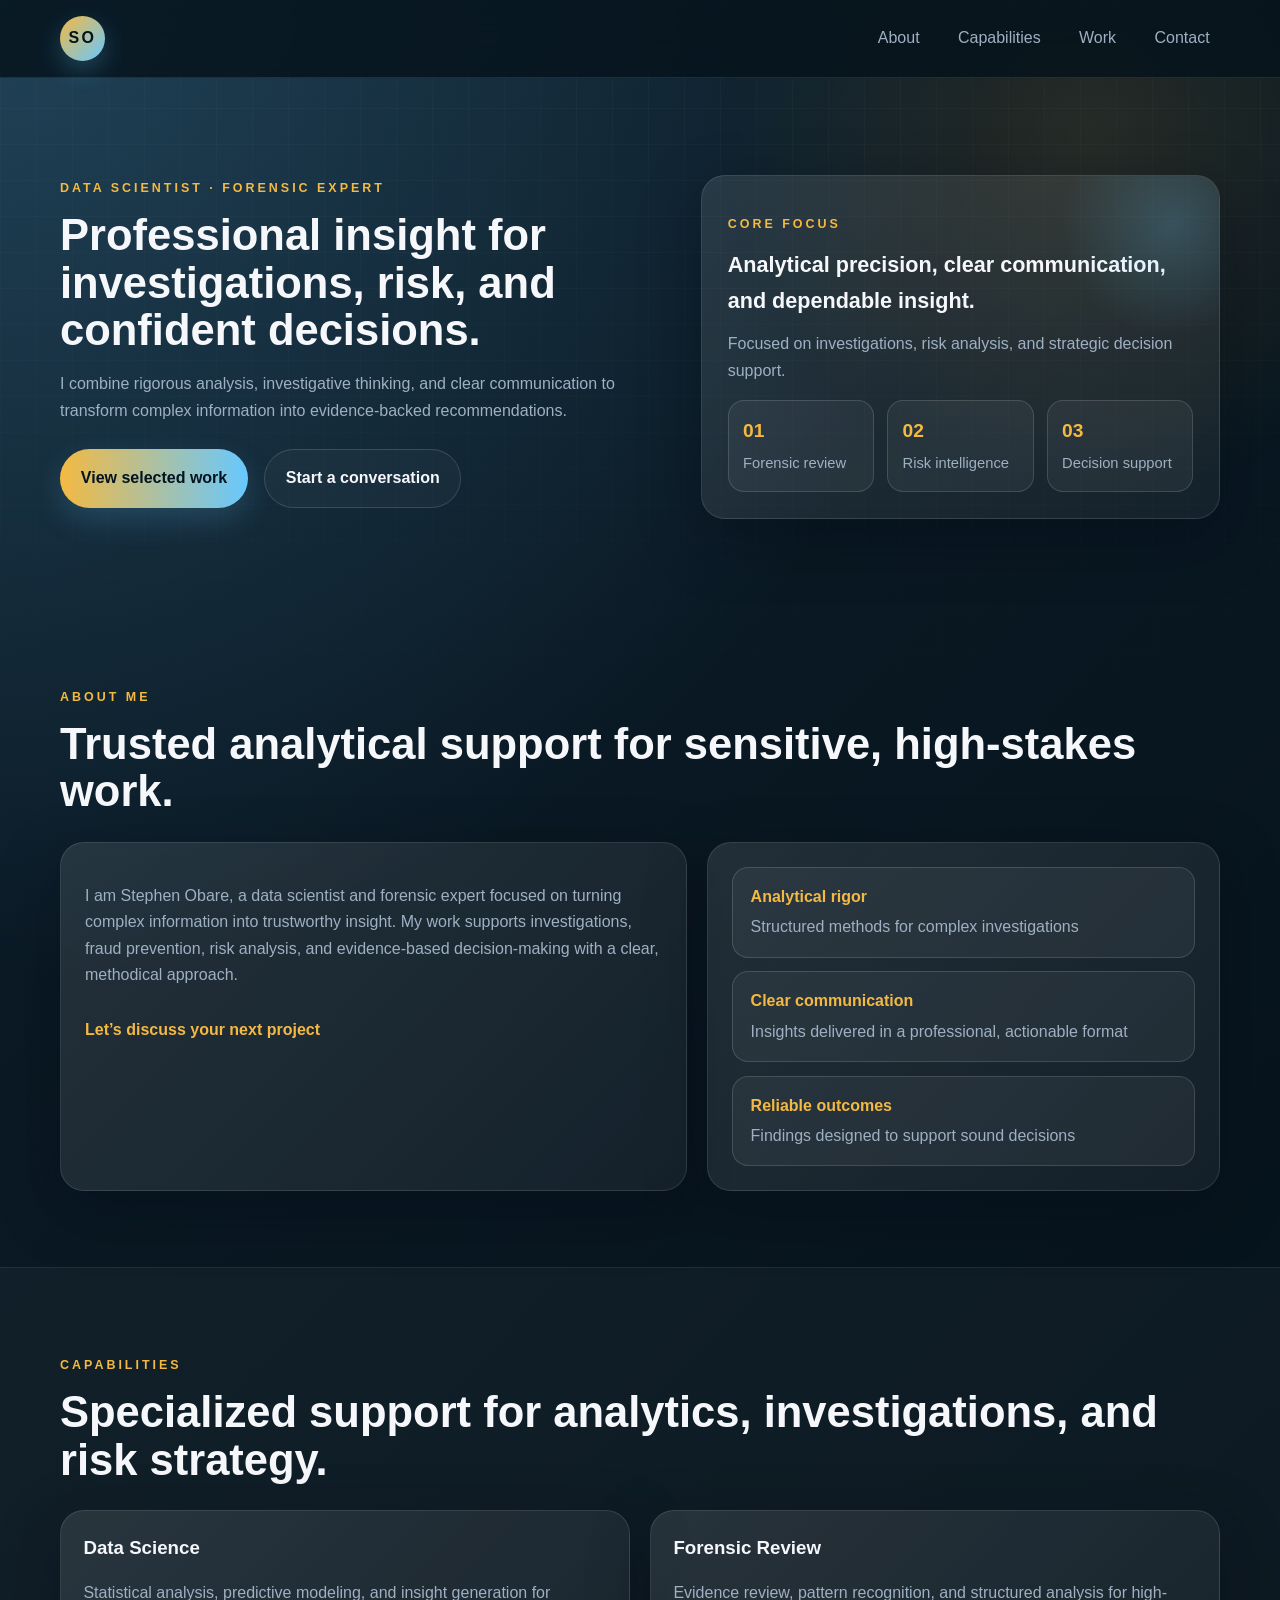
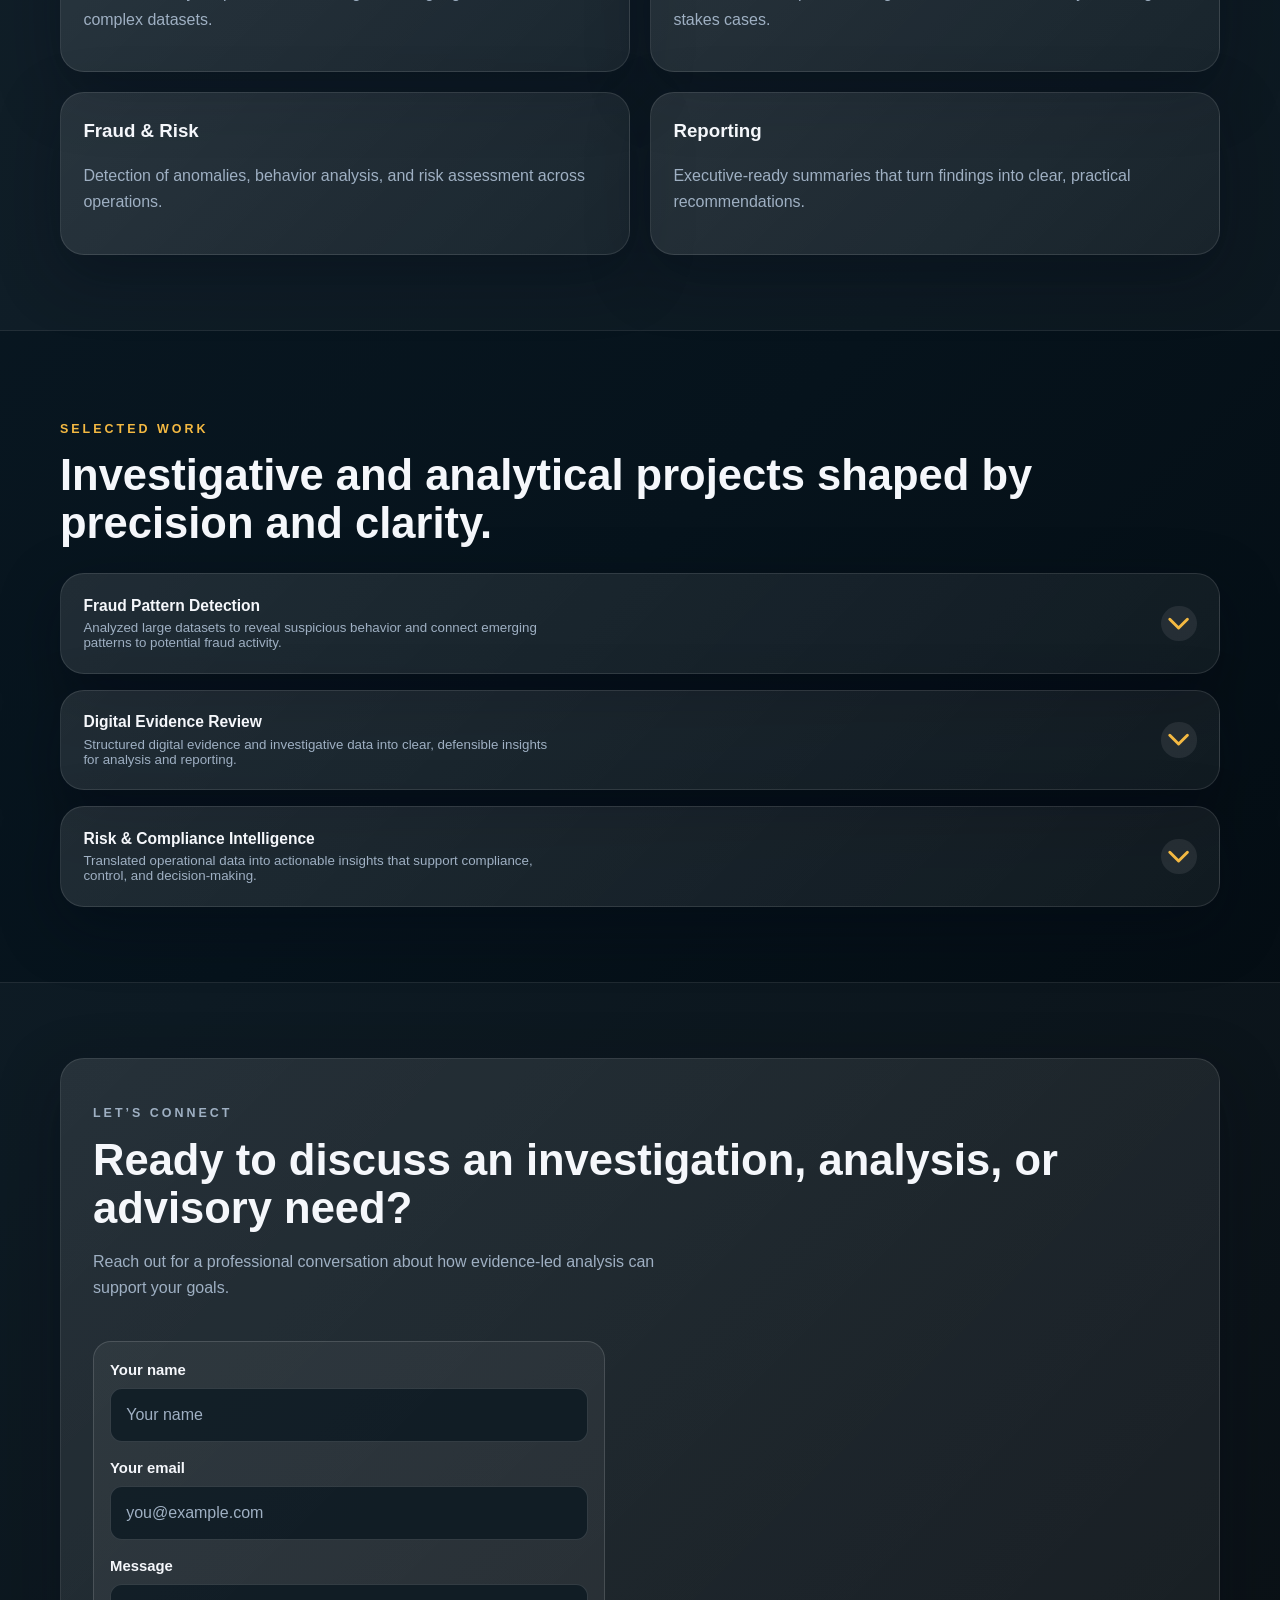
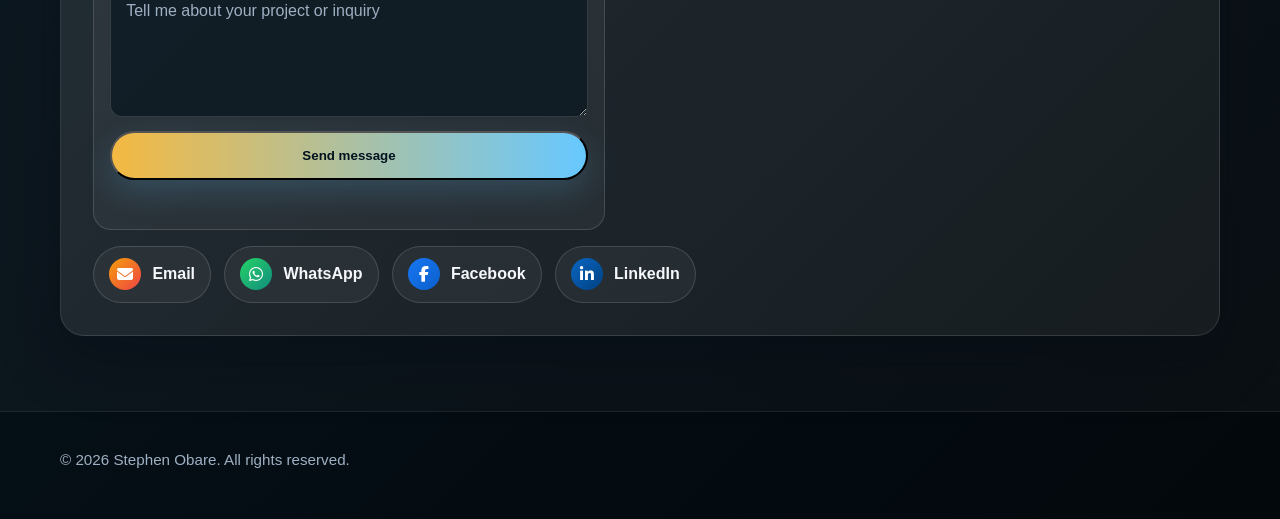
==== index.html @ ba6ff2ab "Refactor WhatsApp link in index.html Removed unnecessary whitespace and simplified the WhatsApp link" ====
<!DOCTYPE html>
<html lang="en">
  <head>
    <meta charset="UTF-8" />
    <meta name="viewport" content="width=device-width, initial-scale=1.0" />
    <meta http-equiv="Content-Security-Policy" content="default-src 'self'; style-src 'self' https://fonts.googleapis.com https://cdnjs.cloudflare.com 'unsafe-inline'; font-src 'self' https://fonts.gstatic.com https://cdnjs.cloudflare.com; img-src 'self' data: https:; script-src 'self'; object-src 'none'; base-uri 'self'; frame-ancestors 'none'" />
    <meta http-equiv="X-Content-Type-Options" content="nosniff" />
    <meta http-equiv="Referrer-Policy" content="strict-origin-when-cross-origin" />
    <meta name="permissions-policy" content="geolocation=(), microphone=(), camera=()" />
    <title>Stephen Obare | Strategic Data & Forensic Insight</title>
    <meta
      name="description"
      content="Portfolio for Stephen Obare, showcasing data science, forensic analysis, investigative insights, and analytical strategy."
    />
    <link rel="preconnect" href="https://fonts.googleapis.com" />
    <link rel="preconnect" href="https://fonts.gstatic.com" crossorigin />
    <link
      href="https://fonts.googleapis.com/css2?family=Inter:wght@400;500;600;700;800&display=swap"
      rel="stylesheet"
    />
    <link
      rel="stylesheet"
      href="https://cdnjs.cloudflare.com/ajax/libs/font-awesome/6.5.2/css/all.min.css"
      referrerpolicy="no-referrer"
    />
    <link rel="stylesheet" href="styles.css" />
  </head>
  <body>
    <div class="page-glow" aria-hidden="true"></div>

    <header class="site-header">
      <nav class="nav container">
        <a href="#home" class="logo" aria-label="Stephen Obare home">SO</a>
        <button class="nav-toggle" aria-label="Toggle navigation" aria-expanded="false">
          <span></span>
          <span></span>
          <span></span>
        </button>
        <div class="nav-links">
          <a href="#about">About</a>
          <a href="#capabilities">Capabilities</a>
          <a href="#work">Work</a>
          <a href="#contact">Contact</a>
        </div>
      </nav>
    </header>

    <main id="home">
      <section class="hero container">
        <div class="hero-content">
          <p class="eyebrow">Data Scientist · Forensic Expert</p>
          <h1>Professional insight for investigations, risk, and confident decisions.</h1>
          <p class="hero-text">
            I combine rigorous analysis, investigative thinking, and clear communication to
            transform complex information into evidence-backed recommendations.
          </p>
          <div class="hero-actions">
            <a href="#work" class="btn btn-primary">View selected work</a>
            <a href="#contact" class="btn btn-secondary">Start a conversation</a>
          </div>
        </div>

        <aside class="hero-panel">
          <div class="hero-panel__top">
            <p class="eyebrow">Core focus</p>
            <h2>Analytical precision, clear communication, and dependable insight.</h2>
          </div>
          <p class="hero-panel__text">
            Focused on investigations, risk analysis, and strategic decision support.
          </p>
          <div class="hero-stats">
            <div>
              <strong>01</strong>
              <span>Forensic review</span>
            </div>
            <div>
              <strong>02</strong>
              <span>Risk intelligence</span>
            </div>
            <div>
              <strong>03</strong>
              <span>Decision support</span>
            </div>
          </div>
        </aside>
      </section>

      <section id="about" class="section container">
        <div class="section-heading">
          <p class="eyebrow">About me</p>
          <h2>Trusted analytical support for sensitive, high-stakes work.</h2>
        </div>
        <div class="about-grid">
          <div class="about-card">
            <p>
              I am Stephen Obare, a data scientist and forensic expert focused on turning
              complex information into trustworthy insight. My work supports investigations,
              fraud prevention, risk analysis, and evidence-based decision-making with a
              clear, methodical approach.
            </p>
            <a href="#contact" class="text-link">Let’s discuss your next project</a>
          </div>
          <div class="about-card about-card--accent">
            <div class="metric-card">
              <strong>Analytical rigor</strong>
              <span>Structured methods for complex investigations</span>
            </div>
            <div class="metric-card">
              <strong>Clear communication</strong>
              <span>Insights delivered in a professional, actionable format</span>
            </div>
            <div class="metric-card">
              <strong>Reliable outcomes</strong>
              <span>Findings designed to support sound decisions</span>
            </div>
          </div>
        </div>
      </section>

      <section id="capabilities" class="section section-alt">
        <div class="container">
          <div class="section-heading">
            <p class="eyebrow">Capabilities</p>
            <h2>Specialized support for analytics, investigations, and risk strategy.</h2>
          </div>
          <div class="card-grid">
            <article class="info-card">
              <h3>Data Science</h3>
              <p>Statistical analysis, predictive modeling, and insight generation for complex datasets.</p>
            </article>
            <article class="info-card">
              <h3>Forensic Review</h3>
              <p>Evidence review, pattern recognition, and structured analysis for high-stakes cases.</p>
            </article>
            <article class="info-card">
              <h3>Fraud & Risk</h3>
              <p>Detection of anomalies, behavior analysis, and risk assessment across operations.</p>
            </article>
            <article class="info-card">
              <h3>Reporting</h3>
              <p>Executive-ready summaries that turn findings into clear, practical recommendations.</p>
            </article>
          </div>
        </div>
      </section>

      <section id="work" class="section container">
        <div class="section-heading">
          <p class="eyebrow">Selected work</p>
          <h2>Investigative and analytical projects shaped by precision and clarity.</h2>
        </div>
        <div class="project-list">
          <article class="project-card accordion-item">
            <button class="accordion-trigger" type="button" aria-expanded="false">
              <div>
                <h3>Fraud Pattern Detection</h3>
                <p>Analyzed large datasets to reveal suspicious behavior and connect emerging patterns to potential fraud activity.</p>
              </div>
              <span class="accordion-icon" aria-hidden="true">
                <svg viewBox="0 0 24 24" fill="none">
                  <path d="m6 9 6 6 6-6" stroke="currentColor" stroke-width="2" stroke-linecap="round" stroke-linejoin="round" />
                </svg>
              </span>
            </button>
            <div class="accordion-panel">
              <span>Analytics • Fraud Review • Investigation</span>
              <p>Built evidence-backed workflows that highlighted anomalies, improved monitoring quality, and supported stronger decisions.</p>
            </div>
          </article>

          <article class="project-card accordion-item">
            <button class="accordion-trigger" type="button" aria-expanded="false">
              <div>
                <h3>Digital Evidence Review</h3>
                <p>Structured digital evidence and investigative data into clear, defensible insights for analysis and reporting.</p>
              </div>
              <span class="accordion-icon" aria-hidden="true">
                <svg viewBox="0 0 24 24" fill="none">
                  <path d="m6 9 6 6 6-6" stroke="currentColor" stroke-width="2" stroke-linecap="round" stroke-linejoin="round" />
                </svg>
              </span>
            </button>
            <div class="accordion-panel">
              <span>Forensics • Evidence Analysis • Reporting</span>
              <p>Delivered a disciplined review process that strengthened traceability, interpretation, and presentation of case materials.</p>
            </div>
          </article>

          <article class="project-card accordion-item">
            <button class="accordion-trigger" type="button" aria-expanded="false">
              <div>
                <h3>Risk & Compliance Intelligence</h3>
                <p>Translated operational data into actionable insights that support compliance, control, and decision-making.</p>
              </div>
              <span class="accordion-icon" aria-hidden="true">
                <svg viewBox="0 0 24 24" fill="none">
                  <path d="m6 9 6 6 6-6" stroke="currentColor" stroke-width="2" stroke-linecap="round" stroke-linejoin="round" />
                </svg>
              </span>
            </button>
            <div class="accordion-panel">
              <span>Risk Analysis • Strategy • Advisory</span>
              <p>Helped teams understand emerging exposure through concise, evidence-based insight and structured recommendations.</p>
            </div>
          </article>
        </div>
      </section>

      <section id="contact" class="section section-alt">
        <div class="container contact-shell">
          <div class="contact-copy">
            <p class="eyebrow">Let’s connect</p>
            <h2>Ready to discuss an investigation, analysis, or advisory need?</h2>
            <p>Reach out for a professional conversation about how evidence-led analysis can support your goals.</p>
          </div>
          <div class="contact-actions">
            <form class="contact-form" id="contactForm">
              <div class="form-group">
                <label for="contact-name">Your name</label>
                <input id="contact-name" name="name" type="text" placeholder="Your name" required />
              </div>
              <div class="form-group">
                <label for="contact-email">Your email</label>
                <input id="contact-email" name="email" type="email" placeholder="you@example.com" required />
              </div>
              <div class="form-group">
                <label for="contact-message">Message</label>
                <textarea id="contact-message" name="message" rows="4" placeholder="Tell me about your project or inquiry" required></textarea>
              </div>
              <button type="submit" class="btn btn-primary">Send message</button>
              <p id="contact-status" class="form-status" aria-live="polite"></p>
            </form>
            <div class="social-row">
              <a class="social-link email" href="mailto:stephenobare12@gmail.com" target="_blank" rel="noopener noreferrer">
                <span class="social-icon" aria-hidden="true"><i class="fa-solid fa-envelope"></i></span>
                <span>Email</span>
              </a>
              
              <a class="social-link whatsapp" href="https://wa.me/254719868960?text=Hello%20Stephen%2C%20I%20would%20love%20to%20connect." target="_blank" rel="noopener noreferrer">
                <span class="social-icon" aria-hidden="true">
                 <i class="fa-brands fa-whatsapp"></i></span>
                 <span>WhatsApp</span>
              </a>
              <a class="social-link facebook" href="https://www.facebook.com/" target="_blank" rel="noopener noreferrer">
                <span class="social-icon" aria-hidden="true"><i class="fa-brands fa-facebook-f"></i></span>
                <span>Facebook</span>
              </a>
              <a class="social-link linkedin" href="https://www.linkedin.com/" target="_blank" rel="noopener noreferrer">
                <span class="social-icon" aria-hidden="true"><i class="fa-brands fa-linkedin-in"></i></span>
                <span>LinkedIn</span>
              </a>
            </div>
          </div>
        </div>
      </section>
    </main>

    <footer class="site-footer">
      <div class="container footer-content">
        <p>© <span id="year"></span> Stephen Obare. All rights reserved.</p>
      </div>
    </footer>

    <script src="script.js"></script>
  </body>
</html>
---- styles.css ----
:root {
  --bg: #06131c;
  --surface: rgba(255, 255, 255, 0.08);
  --surface-strong: rgba(255, 255, 255, 0.14);
  --text: #f5f7fb;
  --muted: #9fb0c3;
  --accent: #f4b942;
  --accent-strong: #67c8ff;
  --border: rgba(255, 255, 255, 0.14);
  --shadow: 0 20px 60px rgba(2, 10, 19, 0.35);
}

* {
  box-sizing: border-box;
}

html {
  scroll-behavior: smooth;
}

body {
  margin: 0;
  font-family: 'Inter', sans-serif;
  color: var(--text);
  line-height: 1.65;
  min-height: 100vh;
  background:
    radial-gradient(circle at top left, rgba(103, 200, 255, 0.22), transparent 25%),
    linear-gradient(135deg, #0d1d29 0%, var(--bg) 56%, #03080c 100%);
  overflow-x: hidden;
}

body::before {
  content: '';
  position: fixed;
  inset: 0;
  background-image: linear-gradient(rgba(255,255,255,0.03) 1px, transparent 1px), linear-gradient(90deg, rgba(255,255,255,0.03) 1px, transparent 1px);
  background-size: 36px 36px;
  mask-image: linear-gradient(180deg, rgba(0,0,0,0.85), transparent 95%);
  pointer-events: none;
  z-index: -1;
}

.page-glow {
  position: fixed;
  inset: 0;
  pointer-events: none;
  background: radial-gradient(circle at 85% 15%, rgba(244, 185, 66, 0.12), transparent 28%);
  z-index: -1;
}

a {
  color: inherit;
  text-decoration: none;
}

.container {
  width: min(1160px, calc(100% - 2rem));
  margin: 0 auto;
}

.site-header {
  position: sticky;
  top: 0;
  z-index: 30;
  backdrop-filter: blur(18px);
  background: rgba(6, 19, 28, 0.82);
  border-bottom: 1px solid rgba(255,255,255,0.1);
}

.nav {
  display: flex;
  align-items: center;
  justify-content: space-between;
  padding: 1rem 0;
}

.logo {
  display: inline-flex;
  align-items: center;
  justify-content: center;
  width: 2.8rem;
  height: 2.8rem;
  border-radius: 50%;
  background: linear-gradient(135deg, var(--accent) 0%, var(--accent-strong) 100%);
  color: #06131c;
  font-size: 1rem;
  font-weight: 800;
  letter-spacing: 0.15em;
  box-shadow: 0 10px 24px rgba(103, 200, 255, 0.24);
}

.nav-links {
  display: flex;
  align-items: center;
  gap: 1.1rem;
  color: var(--muted);
}

.nav-links a {
  padding: 0.45rem 0.65rem;
  border-radius: 999px;
  transition: color 180ms ease, background 180ms ease;
}

.nav-links a:hover {
  color: var(--text);
  background: rgba(255,255,255,0.06);
}

.nav-toggle {
  display: none;
  flex-direction: column;
  gap: 4px;
  background: transparent;
  border: 0;
  padding: 0.25rem;
  cursor: pointer;
}

.nav-toggle span {
  width: 24px;
  height: 2px;
  background: var(--text);
  border-radius: 999px;
  transition: transform 180ms ease, opacity 180ms ease;
}

.hero {
  display: grid;
  grid-template-columns: 1.08fr 0.92fr;
  gap: 2rem;
  align-items: center;
  padding: 5.5rem 0 4.5rem;
}

.eyebrow {
  text-transform: uppercase;
  letter-spacing: 0.24em;
  font-size: 0.78rem;
  color: var(--accent);
  margin-bottom: 0.8rem;
  font-weight: 700;
}

.hero h1,
.section-heading h2,
.contact-copy h2 {
  font-size: clamp(2.05rem, 3.4vw, 3.2rem);
  line-height: 1.1;
  margin: 0 0 1rem;
}

.hero-text,
.about-card p,
.info-card p,
.project-card p,
.contact-copy p {
  color: var(--muted);
  max-width: 65ch;
}

.hero-actions {
  display: flex;
  flex-wrap: wrap;
  gap: 1rem;
  margin: 1.55rem 0 1.25rem;
}

.btn {
  display: inline-flex;
  align-items: center;
  justify-content: center;
  padding: 0.95rem 1.3rem;
  border-radius: 999px;
  font-weight: 600;
  transition: transform 180ms ease, box-shadow 180ms ease, background 180ms ease;
}

.btn:hover {
  transform: translateY(-2px);
  box-shadow: 0 12px 24px rgba(0, 0, 0, 0.2);
}

.btn-primary {
  background: linear-gradient(90deg, var(--accent) 0%, var(--accent-strong) 100%);
  color: #03131f;
  box-shadow: 0 12px 30px rgba(103, 200, 255, 0.18);
}

.btn-secondary {
  border: 1px solid var(--border);
  background: rgba(255,255,255,0.03);
}

.hero-panel,
.about-card,
.info-card,
.project-card,
.contact-shell {
  background: linear-gradient(135deg, rgba(255,255,255,0.1) 0%, rgba(255,255,255,0.05) 100%);
  border: 1px solid rgba(255,255,255,0.11);
  border-radius: 24px;
  box-shadow: var(--shadow);
}

.hero-panel {
  padding: 1.6rem;
  position: relative;
  overflow: hidden;
}

.hero-panel::before {
  content: '';
  position: absolute;
  top: -4rem;
  right: -4rem;
  width: 14rem;
  height: 14rem;
  border-radius: 50%;
  background: radial-gradient(circle, rgba(103, 200, 255, 0.2), transparent 70%);
}

.hero-panel__top h2 {
  margin: 0 0 0.8rem;
  font-size: 1.35rem;
}

.hero-panel__text {
  margin: 0 0 1rem;
  color: var(--muted);
}

.hero-stats {
  display: grid;
  grid-template-columns: repeat(3, minmax(0, 1fr));
  gap: 0.8rem;
}

.hero-stats div {
  padding: 0.9rem;
  background: rgba(255,255,255,0.05);
  border: 1px solid var(--border);
  border-radius: 16px;
}

.hero-stats strong {
  display: block;
  color: var(--accent);
  font-size: 1.2rem;
  margin-bottom: 0.2rem;
}

.hero-stats span {
  color: var(--muted);
  font-size: 0.92rem;
}

.section {
  padding: 4.7rem 0;
}

.section-alt {
  background: rgba(255,255,255,0.03);
  border-block: 1px solid rgba(255,255,255,0.08);
}

.section-heading {
  margin-bottom: 1.6rem;
}

.about-grid {
  display: grid;
  grid-template-columns: 1.1fr 0.9fr;
  gap: 1.25rem;
}

.about-card {
  padding: 1.5rem;
}

.about-card--accent {
  display: grid;
  gap: 0.85rem;
}

.metric-card {
  padding: 1rem 1.1rem;
  border-radius: 16px;
  background: rgba(255,255,255,0.05);
  border: 1px solid var(--border);
}

.metric-card strong {
  display: block;
  color: var(--accent);
  margin-bottom: 0.25rem;
}

.metric-card span {
  color: var(--muted);
}

.text-link {
  display: inline-flex;
  margin-top: 0.8rem;
  color: var(--accent);
  font-weight: 600;
}

.card-grid {
  display: grid;
  grid-template-columns: repeat(2, minmax(0, 1fr));
  gap: 1.25rem;
}

.info-card {
  padding: 1.4rem;
}

.info-card h3,
.project-card h3 {
  margin-top: 0;
  margin-bottom: 0.45rem;
}

.project-list {
  display: grid;
  gap: 1rem;
}

.project-card {
  padding: 1.4rem;
}

.accordion-item {
  overflow: hidden;
}

.accordion-trigger {
  width: 100%;
  display: flex;
  align-items: center;
  justify-content: space-between;
  gap: 1rem;
  padding: 0;
  background: transparent;
  border: 0;
  color: inherit;
  text-align: left;
  cursor: pointer;
}

.accordion-trigger h3 {
  margin-bottom: 0.35rem;
}

.accordion-trigger p {
  margin: 0;
  color: var(--muted);
}

.accordion-icon {
  display: inline-flex;
  align-items: center;
  justify-content: center;
  width: 2.2rem;
  height: 2.2rem;
  border-radius: 50%;
  background: rgba(255,255,255,0.08);
  color: var(--accent);
  flex-shrink: 0;
  transition: transform 180ms ease;
}

.accordion-panel {
  max-height: 0;
  overflow: hidden;
  transition: max-height 240ms ease;
}

.accordion-item.active .accordion-panel {
  max-height: 220px;
  margin-top: 0.9rem;
}

.accordion-item.active .accordion-icon {
  transform: rotate(45deg);
}

.accordion-panel span {
  display: inline-block;
  margin-bottom: 0.35rem;
  color: var(--accent);
  font-weight: 600;
}

.contact-shell {
  display: flex;
  flex-direction: column;
  align-items: flex-start;
  gap: 1.5rem;
  padding: 2rem;
}

.contact-actions {
  display: flex;
  flex-direction: column;
  width: 100%;
  gap: 1rem;
}

.contact-form {
  display: grid;
  gap: 0.85rem;
  width: min(100%, 32rem);
  padding: 1rem;
  border-radius: 18px;
  background: rgba(255, 255, 255, 0.05);
  border: 1px solid var(--border);
}

.form-group {
  display: grid;
  gap: 0.35rem;
}

.form-group label {
  font-size: 0.93rem;
  color: var(--text);
  font-weight: 600;
}

.form-group input,
.form-group textarea {
  width: 100%;
  border: 1px solid var(--border);
  border-radius: 12px;
  padding: 0.8rem 0.95rem;
  background: rgba(6, 19, 28, 0.65);
  color: var(--text);
  font: inherit;
}

.form-group input::placeholder,
.form-group textarea::placeholder {
  color: var(--muted);
}

.form-group textarea {
  resize: vertical;
  min-height: 7rem;
}

.form-status {
  min-height: 1.2rem;
  margin: 0;
  color: var(--accent);
  font-size: 0.95rem;
}

.social-row {
  display: flex;
  flex-wrap: wrap;
  gap: 0.8rem;
}

.social-link {
  display: inline-flex;
  align-items: center;
  gap: 0.7rem;
  padding: 0.72rem 0.95rem;
  border-radius: 999px;
  background: rgba(255,255,255,0.05);
  border: 1px solid var(--border);
  color: var(--text);
  font-weight: 600;
  transition: transform 180ms ease, background 180ms ease;
}

.social-link:hover {
  transform: translateY(-2px);
  background: rgba(255,255,255,0.09);
}

.social-icon {
  display: inline-flex;
  align-items: center;
  justify-content: center;
  width: 2rem;
  height: 2rem;
  border-radius: 50%;
  color: white;
}

.social-link.email .social-icon {
  background: linear-gradient(135deg, #f59e0b 0%, #ef4444 100%);
}

.social-link.whatsapp .social-icon {
  background: linear-gradient(135deg, #25d366 0%, #128c7e 100%);
}

.social-link.facebook .social-icon {
  background: linear-gradient(135deg, #1877f2 0%, #0b5fcc 100%);
}

.social-link.linkedin .social-icon {
  background: linear-gradient(135deg, #0a66c2 0%, #004182 100%);
}

.site-footer {
  padding: 0 0 2rem;
}

.footer-content {
  color: var(--muted);
  font-size: 0.95rem;
  text-align: center;
}

@media (max-width: 900px) {
  .hero,
  .about-grid,
  .contact-shell {
    grid-template-columns: 1fr;
    display: grid;
  }

  .contact-shell {
    align-items: flex-start;
  }
}

@media (max-width: 760px) {
  .nav-toggle {
    display: flex;
  }

  .nav-links {
    display: none;
    position: absolute;
    right: 1rem;
    top: calc(100% + 0.75rem);
    flex-direction: column;
    align-items: flex-start;
    min-width: 220px;
    padding: 0.9rem;
    background: rgba(7, 17, 31, 0.98);
    border: 1px solid var(--border);
    border-radius: 16px;
    box-shadow: var(--shadow);
  }

  .nav-links.open {
    display: flex;
  }

  .hero {
    padding-top: 4rem;
  }

  .hero-stats,
  .card-grid,
  .about-grid {
    grid-template-columns: 1fr;
  }
}

@media (max-width: 560px) {
  .container {
    width: min(100% - 1.2rem, 1160px);
  }

  .hero,
  .section {
    padding: 3.4rem 0;
  }

  .hero-actions,
  .social-row {
    flex-direction: column;
    align-items: stretch;
  }

  .btn,
  .contact-button,
  .social-link {
    width: 100%;
    justify-content: center;
  }

  .contact-shell {
    padding: 1.4rem;
  }
}

@media (prefers-reduced-motion: reduce) {
  html {
    scroll-behavior: auto;
  }

  *,
  *::before,
  *::after {
    transition-duration: 0.01ms !important;
    animation-duration: 0.01ms !important;
  }
}

@media (max-width: 900px) {
  .hero {
    grid-template-columns: 1fr;
    padding-top: 4.5rem;
  }

  .about-grid {
    grid-template-columns: 1fr;
  }

  .contact-box {
    flex-direction: column;
    align-items: flex-start;
  }
}

@media (max-width: 760px) {
  body {
    overflow-x: hidden;
  }

  .container {
    width: min(1120px, calc(100% - 1.25rem));
  }

  .nav {
    position: relative;
  }

  .nav-toggle {
    display: flex;
  }

  .nav-links {
    display: none;
    position: absolute;
    top: calc(100% + 0.5rem);
    left: 0;
    right: 0;
    flex-direction: column;
    gap: 0.5rem;
    padding: 1rem;
    border: 1px solid var(--border);
    border-radius: 16px;
    background: rgba(7, 17, 31, 0.96);
    box-shadow: var(--shadow);
  }

  .nav-links.open {
    display: flex;
  }

  .nav-links a {
    padding: 0.35rem 0;
  }

  .hero {
    padding: 3.75rem 0 3rem;
  }

  .hero-actions {
    flex-direction: column;
    align-items: stretch;
  }

  .btn {
    width: 100%;
  }

  .skills-grid {
    grid-template-columns: 1fr;
  }

  .contact-socials {
    flex-direction: column;
  }

  .social-link {
    width: 100%;
    justify-content: center;
  }
}

@media (max-width: 480px) {
  .hero h1,
  .section-heading h2,
  .contact-box h2 {
    font-size: clamp(1.7rem, 8vw, 2.3rem);
  }

  .hero-card,
  .skill-card,
  .project-card,
  .contact-box {
    border-radius: 18px;
  }

  .contact-box {
    padding: 1.25rem;
  }
}

.site-footer {
  padding: 1.25rem 0 2rem;
  color: var(--muted);
}

.footer-content {
  display: flex;
  align-items: center;
  justify-content: space-between;
  gap: 1rem;
}

.footer-links {
  display: flex;
  gap: 1rem;
}

@media (max-width: 760px) {
  .nav-toggle {
    display: flex;
  }

  .nav-links {
    position: absolute;
    top: 100%;
    right: 1rem;
    flex-direction: column;
    background: rgba(7, 17, 31, 0.95);
    padding: 1rem;
    border: 1px solid var(--border);
    border-radius: 16px;
    display: none;
  }

  .nav-links.open {
    display: flex;
  }

  .hero,
  .about-grid,
  .skills-grid,
  .projects-grid,
  .contact-box {
    grid-template-columns: 1fr;
  }

  .hero {
    padding-top: 3rem;
  }

  .contact-box,
  .footer-content {
    flex-direction: column;
    align-items: flex-start;
  }
}
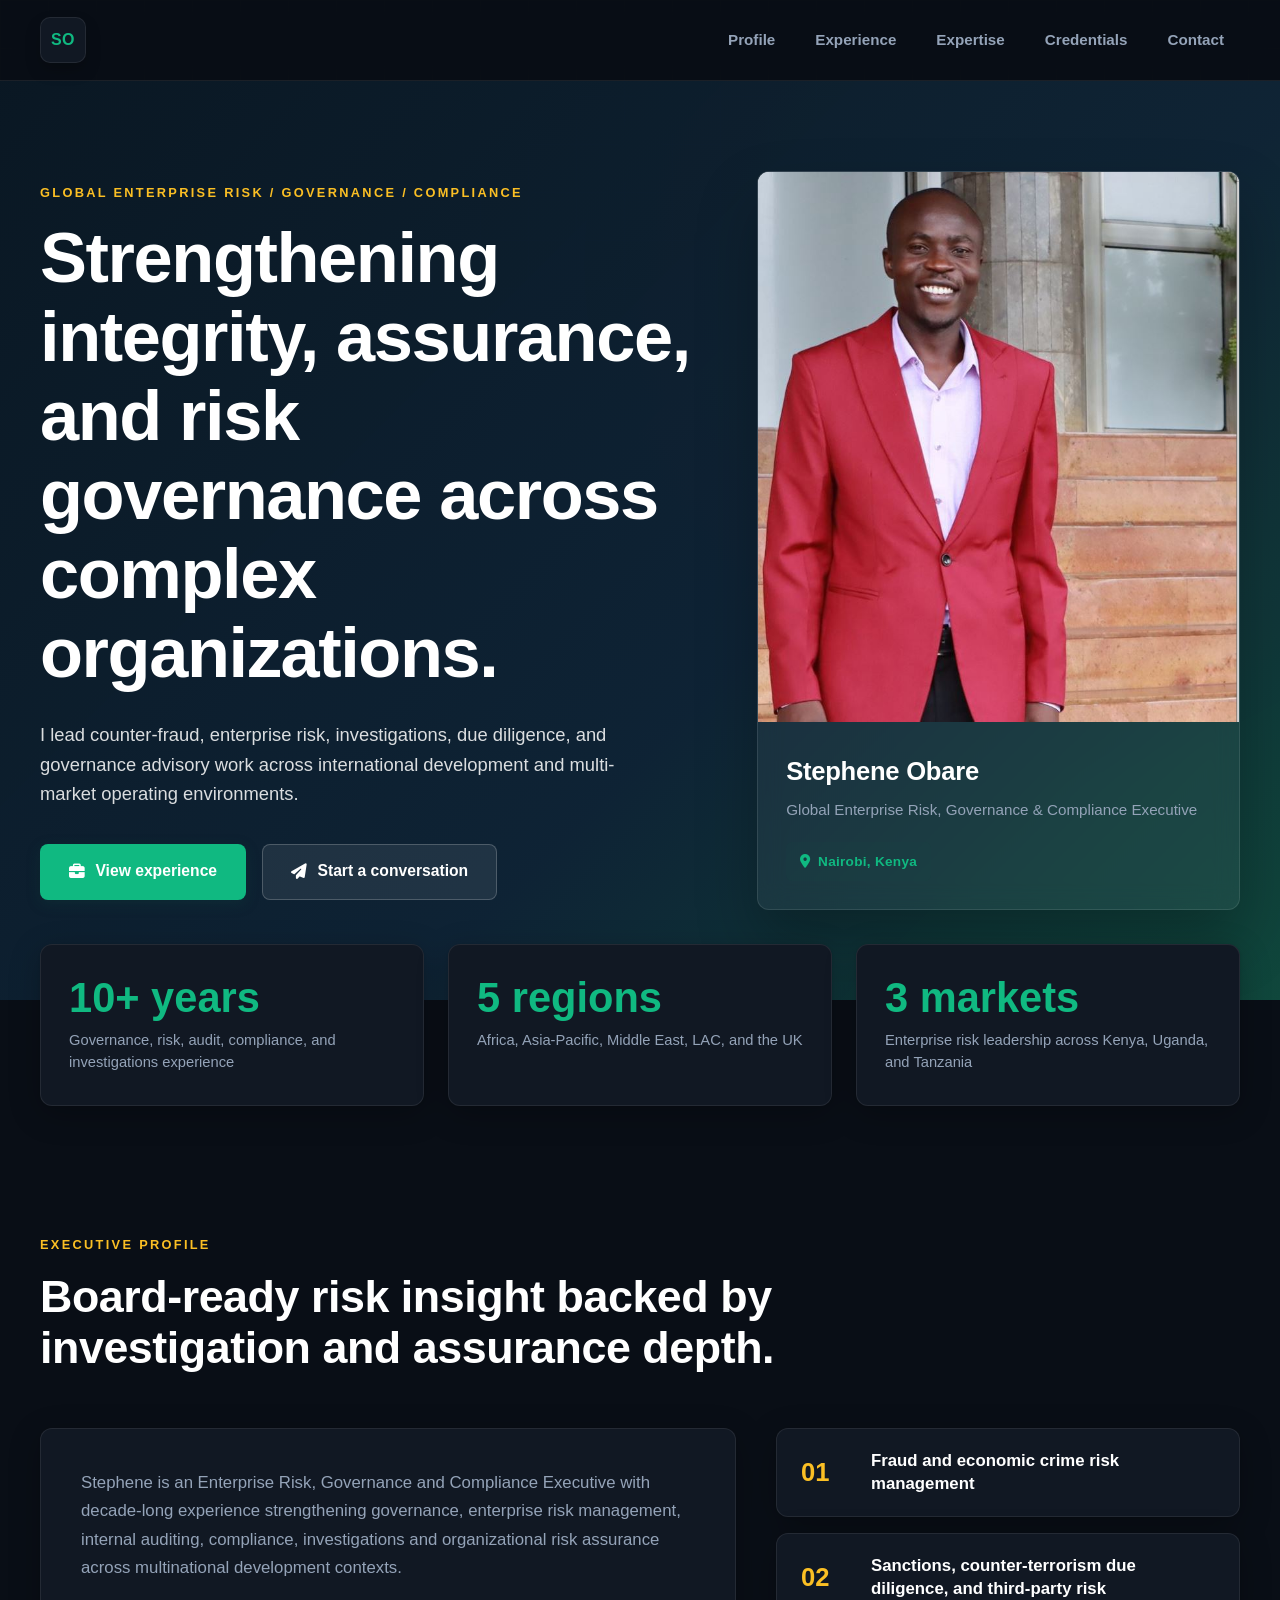
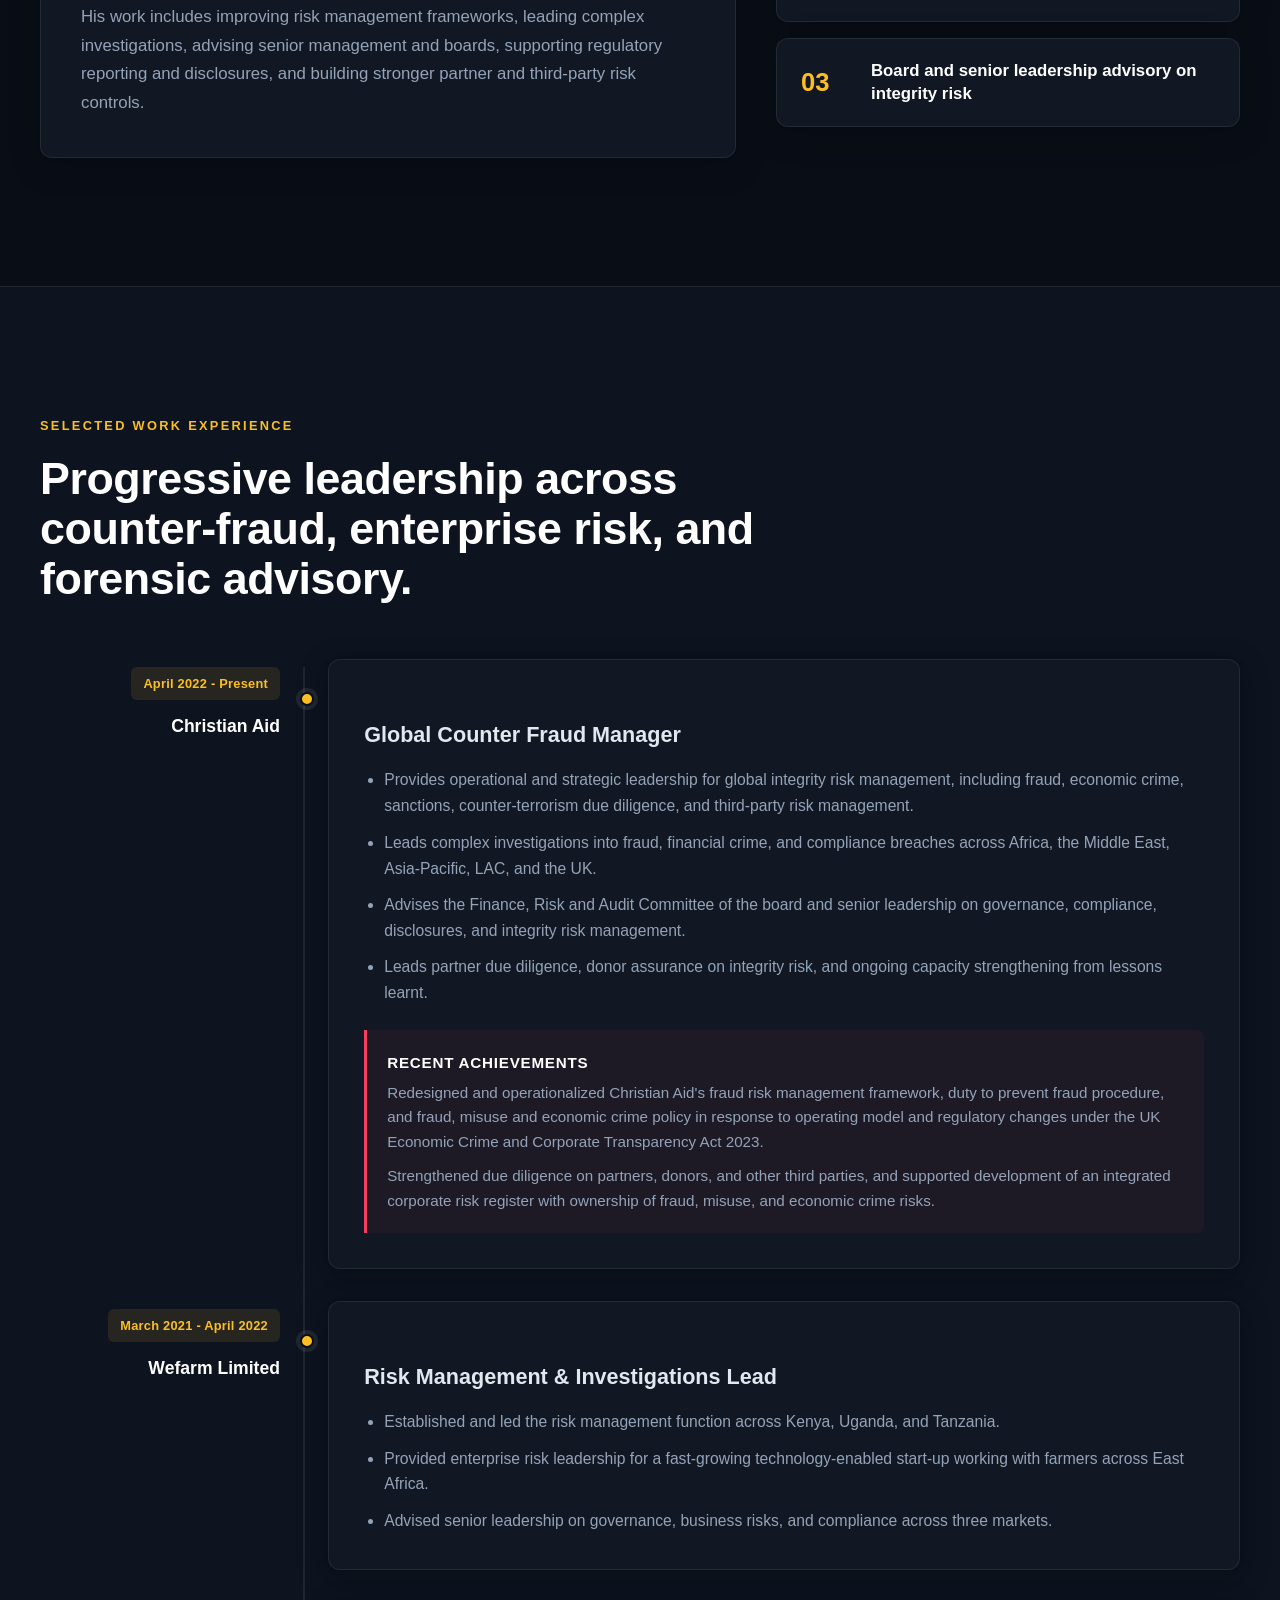
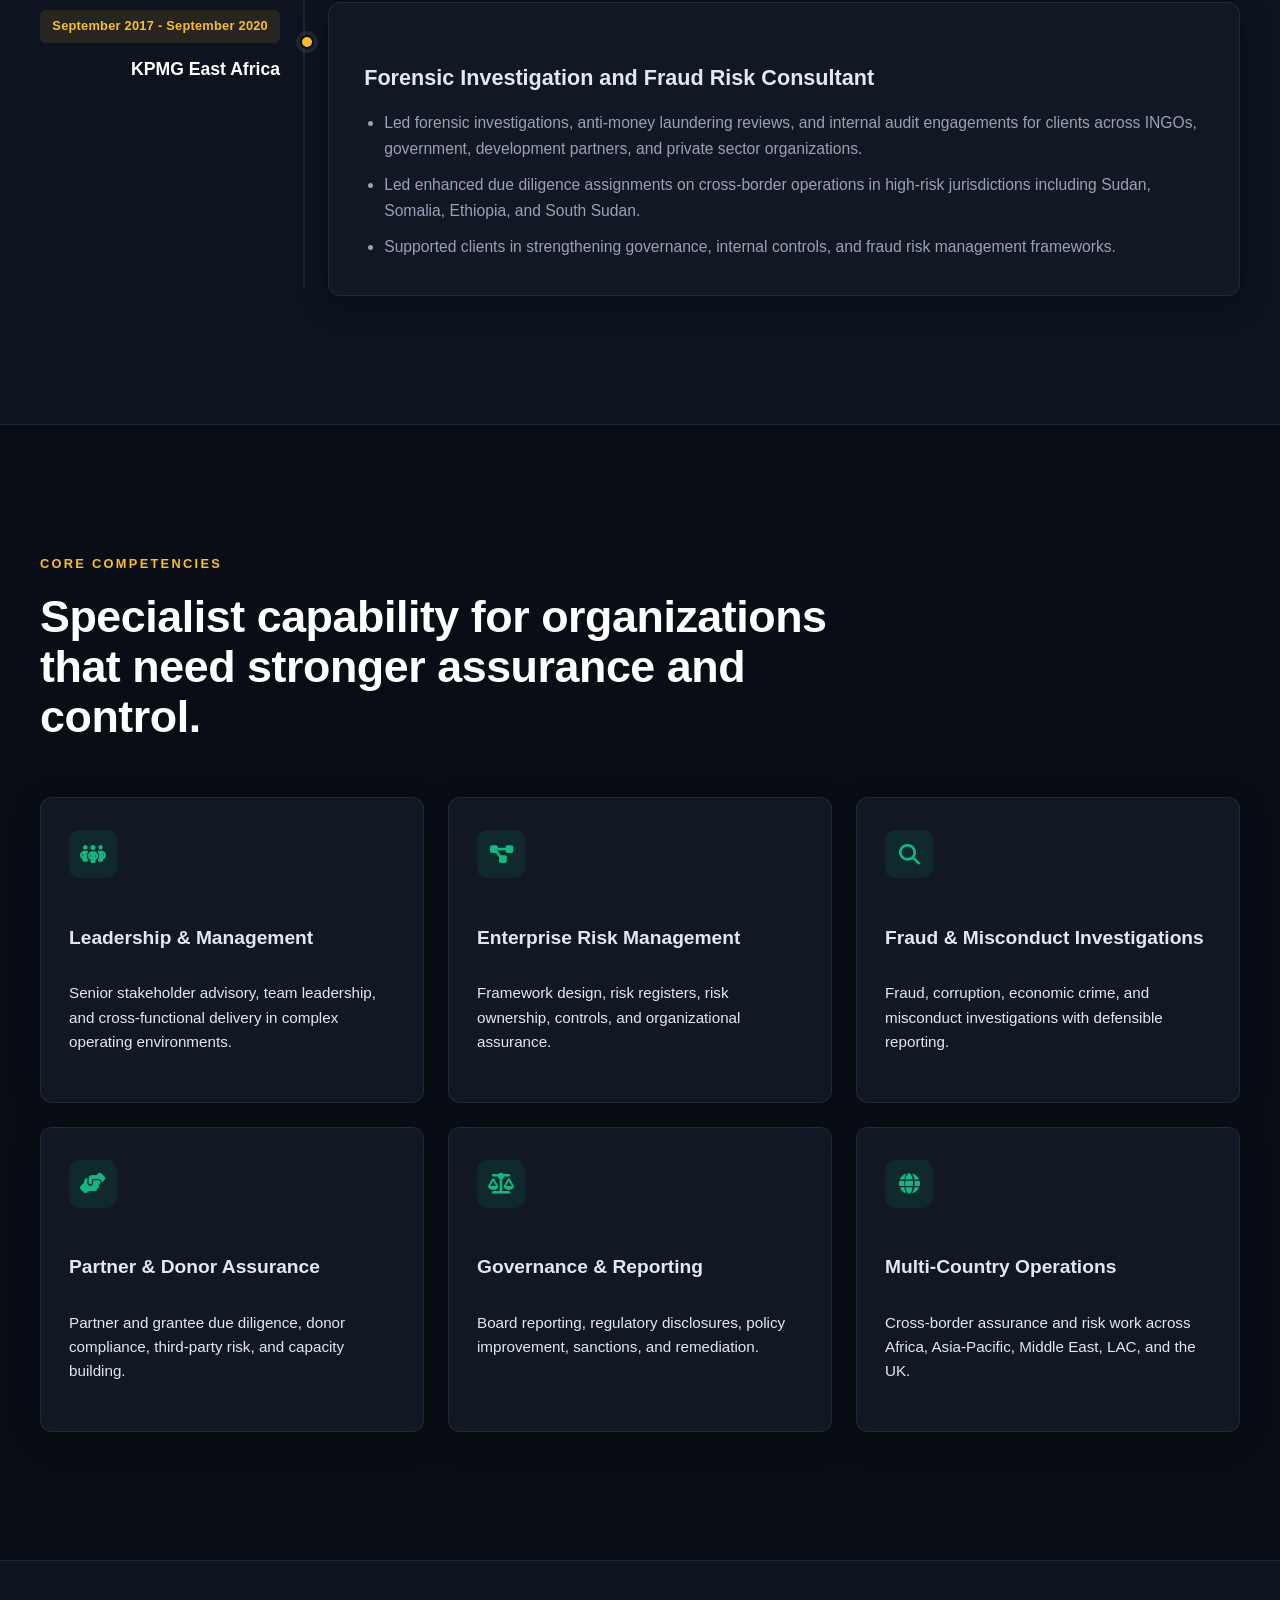
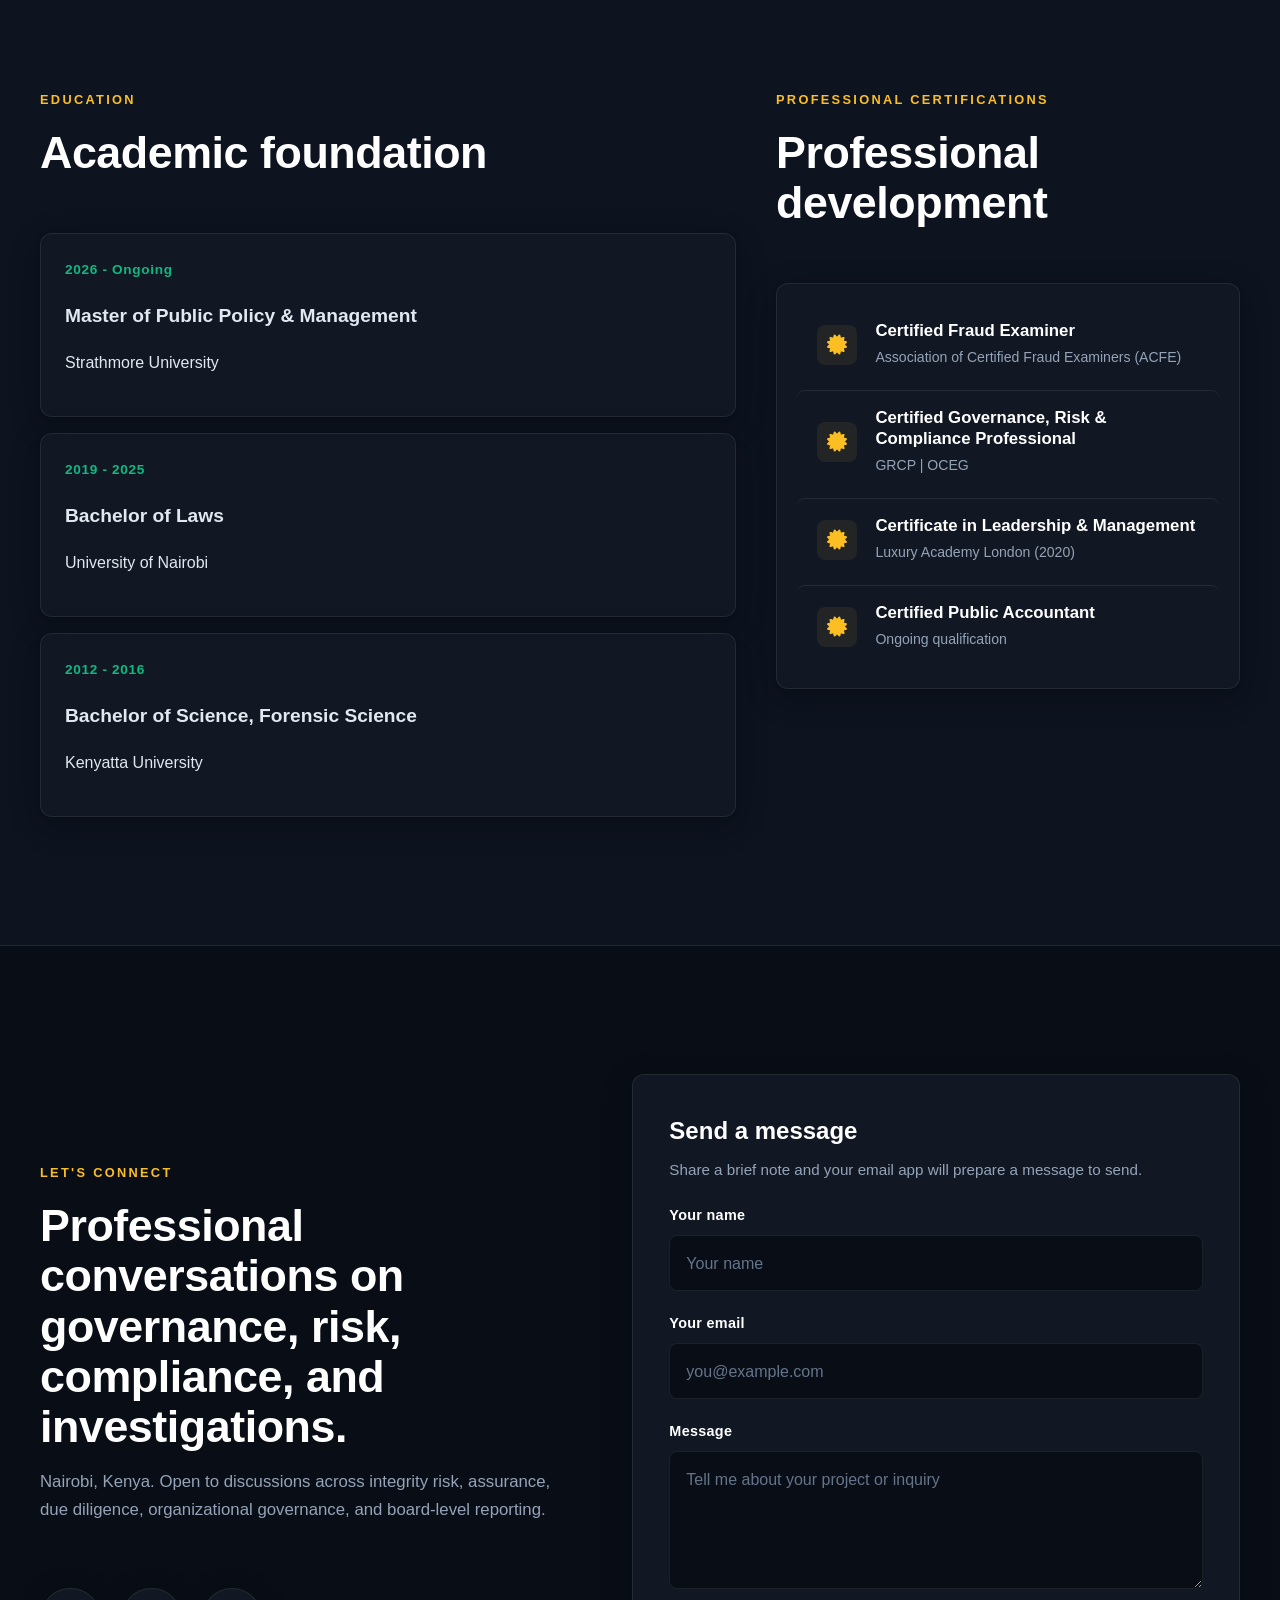
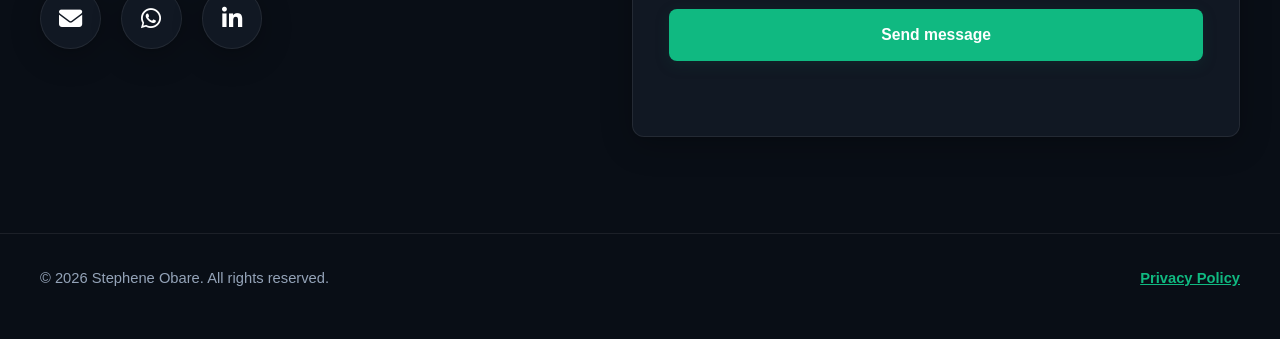
==== commit b7cac8b8: "Final modifications" ====
--- a/index.html
+++ b/index.html
@@ -7,214 +7,234 @@
     <meta http-equiv="X-Content-Type-Options" content="nosniff" />
     <meta http-equiv="Referrer-Policy" content="strict-origin-when-cross-origin" />
     <meta name="permissions-policy" content="geolocation=(), microphone=(), camera=()" />
-    <title>Stephen Obare | Strategic Data & Forensic Insight</title>
+    <title>Stephene Obare | Enterprise Risk, Governance & Compliance Executive</title>
     <meta
       name="description"
-      content="Portfolio for Stephen Obare, showcasing data science, forensic analysis, investigative insights, and analytical strategy."
+      content="Portfolio for Stephene Obare, a global enterprise risk, governance, compliance and counter-fraud executive based in Nairobi, Kenya."
     />
     <link rel="preconnect" href="https://fonts.googleapis.com" />
     <link rel="preconnect" href="https://fonts.gstatic.com" crossorigin />
-    <link
-      href="https://fonts.googleapis.com/css2?family=Inter:wght@400;500;600;700;800&display=swap"
-      rel="stylesheet"
-    />
-    <link
-      rel="stylesheet"
-      href="https://cdnjs.cloudflare.com/ajax/libs/font-awesome/6.5.2/css/all.min.css"
-      referrerpolicy="no-referrer"
-    />
+    <link href="https://fonts.googleapis.com/css2?family=Inter:wght@400;500;600;700;800&family=Plus+Jakarta+Sans:ital,wght@0,300..800;1,300..800&display=swap" rel="stylesheet" />
+    <link rel="stylesheet" href="https://cdnjs.cloudflare.com/ajax/libs/font-awesome/6.5.2/css/all.min.css" referrerpolicy="no-referrer" />
     <link rel="stylesheet" href="styles.css" />
   </head>
   <body>
-    <div class="page-glow" aria-hidden="true"></div>
-
     <header class="site-header">
       <nav class="nav container">
-        <a href="#home" class="logo" aria-label="Stephen Obare home">SO</a>
+        <a href="#home" class="logo" aria-label="Stephene Obare home">SO</a>
         <button class="nav-toggle" aria-label="Toggle navigation" aria-expanded="false">
           <span></span>
           <span></span>
           <span></span>
         </button>
         <div class="nav-links">
-          <a href="#about">About</a>
-          <a href="#capabilities">Capabilities</a>
-          <a href="#work">Work</a>
+          <a href="#profile">Profile</a>
+          <a href="#experience">Experience</a>
+          <a href="#expertise">Expertise</a>
+          <a href="#credentials">Credentials</a>
           <a href="#contact">Contact</a>
         </div>
       </nav>
     </header>
 
     <main id="home">
-      <section class="hero container">
-        <div class="hero-content">
-          <p class="eyebrow">Data Scientist · Forensic Expert</p>
-          <h1>Professional insight for investigations, risk, and confident decisions.</h1>
-          <p class="hero-text">
-            I combine rigorous analysis, investigative thinking, and clear communication to
-            transform complex information into evidence-backed recommendations.
-          </p>
-          <div class="hero-actions">
-            <a href="#work" class="btn btn-primary">View selected work</a>
-            <a href="#contact" class="btn btn-secondary">Start a conversation</a>
-          </div>
-        </div>
-
-        <aside class="hero-panel">
-          <div class="hero-panel__top">
-            <p class="eyebrow">Core focus</p>
-            <h2>Analytical precision, clear communication, and dependable insight.</h2>
-          </div>
-          <p class="hero-panel__text">
-            Focused on investigations, risk analysis, and strategic decision support.
-          </p>
-          <div class="hero-stats">
-            <div>
-              <strong>01</strong>
-              <span>Forensic review</span>
-            </div>
-            <div>
-              <strong>02</strong>
-              <span>Risk intelligence</span>
-            </div>
-            <div>
-              <strong>03</strong>
-              <span>Decision support</span>
-            </div>
-          </div>
-        </aside>
-      </section>
-
-      <section id="about" class="section container">
+      <section class="hero-shell">
+        <div class="hero container">
+          <div class="hero-copy">
+            <p class="eyebrow">Global Enterprise Risk / Governance / Compliance</p>
+            <h1>Strengthening integrity, assurance, and risk governance across complex organizations.</h1>
+            <p class="hero-text">
+              I lead counter-fraud, enterprise risk, investigations, due diligence, and governance advisory work across international development and multi-market operating environments.
+            </p>
+            <div class="hero-actions">
+              <a href="#experience" class="btn btn-primary"><i class="fa-solid fa-briefcase" aria-hidden="true"></i>View experience</a>
+              <a href="#contact" class="btn btn-secondary"><i class="fa-solid fa-paper-plane" aria-hidden="true"></i>Start a conversation</a>
+            </div>
+          </div>
+
+          <aside class="profile-card" aria-label="Stephene Obare profile summary">
+            <div class="portrait-frame">
+              <img src="Assets/photo.jpg" alt="Portrait of Stephene Obare" />
+            </div>
+            <div class="profile-card__body">
+              <p class="profile-name">Stephene Obare</p>
+              <p>Global Enterprise Risk, Governance & Compliance Executive</p>
+              <span class="profile-location"><i class="fa-solid fa-location-dot" aria-hidden="true"></i>Nairobi, Kenya</span>
+            </div>
+          </aside>
+        </div>
+      </section>
+
+      <section class="impact-strip">
+        <div class="container impact-grid">
+          <div><strong>10+ years</strong><span>Governance, risk, audit, compliance, and investigations experience</span></div>
+          <div><strong>5 regions</strong><span>Africa, Asia-Pacific, Middle East, LAC, and the UK</span></div>
+          <div><strong>3 markets</strong><span>Enterprise risk leadership across Kenya, Uganda, and Tanzania</span></div>
+        </div>
+      </section>
+
+      <section id="profile" class="section container">
         <div class="section-heading">
-          <p class="eyebrow">About me</p>
-          <h2>Trusted analytical support for sensitive, high-stakes work.</h2>
-        </div>
-        <div class="about-grid">
-          <div class="about-card">
+          <p class="eyebrow">Executive profile</p>
+          <h2>Board-ready risk insight backed by investigation and assurance depth.</h2>
+        </div>
+        <div class="profile-grid">
+          <div class="feature-panel">
             <p>
-              I am Stephen Obare, a data scientist and forensic expert focused on turning
-              complex information into trustworthy insight. My work supports investigations,
-              fraud prevention, risk analysis, and evidence-based decision-making with a
-              clear, methodical approach.
+              Stephene is an Enterprise Risk, Governance and Compliance Executive with decade-long experience strengthening governance, enterprise risk management, internal auditing, compliance, investigations and organizational risk assurance across multinational development contexts.
             </p>
-            <a href="#contact" class="text-link">Let’s discuss your next project</a>
-          </div>
-          <div class="about-card about-card--accent">
-            <div class="metric-card">
-              <strong>Analytical rigor</strong>
-              <span>Structured methods for complex investigations</span>
-            </div>
-            <div class="metric-card">
-              <strong>Clear communication</strong>
-              <span>Insights delivered in a professional, actionable format</span>
-            </div>
-            <div class="metric-card">
-              <strong>Reliable outcomes</strong>
-              <span>Findings designed to support sound decisions</span>
-            </div>
-          </div>
-        </div>
-      </section>
-
-      <section id="capabilities" class="section section-alt">
+            <p>
+              His work includes improving risk management frameworks, leading complex investigations, advising senior management and boards, supporting regulatory reporting and disclosures, and building stronger partner and third-party risk controls.
+            </p>
+          </div>
+          <div class="focus-list" aria-label="Current executive focus areas">
+            <div><span>01</span><p>Fraud and economic crime risk management</p></div>
+            <div><span>02</span><p>Sanctions, counter-terrorism due diligence, and third-party risk</p></div>
+            <div><span>03</span><p>Board and senior leadership advisory on integrity risk</p></div>
+          </div>
+        </div>
+      </section>
+
+      <section id="experience" class="section section-alt">
         <div class="container">
           <div class="section-heading">
-            <p class="eyebrow">Capabilities</p>
-            <h2>Specialized support for analytics, investigations, and risk strategy.</h2>
-          </div>
-          <div class="card-grid">
-            <article class="info-card">
-              <h3>Data Science</h3>
-              <p>Statistical analysis, predictive modeling, and insight generation for complex datasets.</p>
+            <p class="eyebrow">Selected work experience</p>
+            <h2>Progressive leadership across counter-fraud, enterprise risk, and forensic advisory.</h2>
+          </div>
+
+          <div class="timeline">
+            <article class="timeline-item">
+              <div class="timeline-meta"><span>April 2022 - Present</span><strong>Christian Aid</strong></div>
+              <div class="timeline-card">
+                <h3>Global Counter Fraud Manager</h3>
+                <ul>
+                  <li>Provides operational and strategic leadership for global integrity risk management, including fraud, economic crime, sanctions, counter-terrorism due diligence, and third-party risk management.</li>
+                  <li>Leads complex investigations into fraud, financial crime, and compliance breaches across Africa, the Middle East, Asia-Pacific, LAC, and the UK.</li>
+                  <li>Advises the Finance, Risk and Audit Committee of the board and senior leadership on governance, compliance, disclosures, and integrity risk management.</li>
+                  <li>Leads partner due diligence, donor assurance on integrity risk, and ongoing capacity strengthening from lessons learnt.</li>
+                </ul>
+                <div class="achievement-box">
+                  <strong>Recent achievements</strong>
+                  <p>Redesigned and operationalized Christian Aid's fraud risk management framework, duty to prevent fraud procedure, and fraud, misuse and economic crime policy in response to operating model and regulatory changes under the UK Economic Crime and Corporate Transparency Act 2023.</p>
+                  <p>Strengthened due diligence on partners, donors, and other third parties, and supported development of an integrated corporate risk register with ownership of fraud, misuse, and economic crime risks.</p>
+                </div>
+              </div>
             </article>
-            <article class="info-card">
-              <h3>Forensic Review</h3>
-              <p>Evidence review, pattern recognition, and structured analysis for high-stakes cases.</p>
+
+            <article class="timeline-item">
+              <div class="timeline-meta"><span>March 2021 - April 2022</span><strong>Wefarm Limited</strong></div>
+              <div class="timeline-card">
+                <h3>Risk Management & Investigations Lead</h3>
+                <ul>
+                  <li>Established and led the risk management function across Kenya, Uganda, and Tanzania.</li>
+                  <li>Provided enterprise risk leadership for a fast-growing technology-enabled start-up working with farmers across East Africa.</li>
+                  <li>Advised senior leadership on governance, business risks, and compliance across three markets.</li>
+                </ul>
+              </div>
             </article>
-            <article class="info-card">
-              <h3>Fraud & Risk</h3>
-              <p>Detection of anomalies, behavior analysis, and risk assessment across operations.</p>
+
+            <article class="timeline-item">
+              <div class="timeline-meta"><span>September 2017 - September 2020</span><strong>KPMG East Africa</strong></div>
+              <div class="timeline-card">
+                <h3>Forensic Investigation and Fraud Risk Consultant</h3>
+                <ul>
+                  <li>Led forensic investigations, anti-money laundering reviews, and internal audit engagements for clients across INGOs, government, development partners, and private sector organizations.</li>
+                  <li>Led enhanced due diligence assignments on cross-border operations in high-risk jurisdictions including Sudan, Somalia, Ethiopia, and South Sudan.</li>
+                  <li>Supported clients in strengthening governance, internal controls, and fraud risk management frameworks.</li>
+                </ul>
+              </div>
             </article>
-            <article class="info-card">
-              <h3>Reporting</h3>
-              <p>Executive-ready summaries that turn findings into clear, practical recommendations.</p>
-            </article>
-          </div>
-        </div>
-      </section>
-
-      <section id="work" class="section container">
+          </div>
+        </div>
+      </section>
+
+      <section id="expertise" class="section container">
         <div class="section-heading">
-          <p class="eyebrow">Selected work</p>
-          <h2>Investigative and analytical projects shaped by precision and clarity.</h2>
-        </div>
-        <div class="project-list">
-          <article class="project-card accordion-item">
-            <button class="accordion-trigger" type="button" aria-expanded="false">
-              <div>
-                <h3>Fraud Pattern Detection</h3>
-                <p>Analyzed large datasets to reveal suspicious behavior and connect emerging patterns to potential fraud activity.</p>
-              </div>
-              <span class="accordion-icon" aria-hidden="true">
-                <svg viewBox="0 0 24 24" fill="none">
-                  <path d="m6 9 6 6 6-6" stroke="currentColor" stroke-width="2" stroke-linecap="round" stroke-linejoin="round" />
-                </svg>
-              </span>
-            </button>
-            <div class="accordion-panel">
-              <span>Analytics • Fraud Review • Investigation</span>
-              <p>Built evidence-backed workflows that highlighted anomalies, improved monitoring quality, and supported stronger decisions.</p>
-            </div>
-          </article>
-
-          <article class="project-card accordion-item">
-            <button class="accordion-trigger" type="button" aria-expanded="false">
-              <div>
-                <h3>Digital Evidence Review</h3>
-                <p>Structured digital evidence and investigative data into clear, defensible insights for analysis and reporting.</p>
-              </div>
-              <span class="accordion-icon" aria-hidden="true">
-                <svg viewBox="0 0 24 24" fill="none">
-                  <path d="m6 9 6 6 6-6" stroke="currentColor" stroke-width="2" stroke-linecap="round" stroke-linejoin="round" />
-                </svg>
-              </span>
-            </button>
-            <div class="accordion-panel">
-              <span>Forensics • Evidence Analysis • Reporting</span>
-              <p>Delivered a disciplined review process that strengthened traceability, interpretation, and presentation of case materials.</p>
-            </div>
-          </article>
-
-          <article class="project-card accordion-item">
-            <button class="accordion-trigger" type="button" aria-expanded="false">
-              <div>
-                <h3>Risk & Compliance Intelligence</h3>
-                <p>Translated operational data into actionable insights that support compliance, control, and decision-making.</p>
-              </div>
-              <span class="accordion-icon" aria-hidden="true">
-                <svg viewBox="0 0 24 24" fill="none">
-                  <path d="m6 9 6 6 6-6" stroke="currentColor" stroke-width="2" stroke-linecap="round" stroke-linejoin="round" />
-                </svg>
-              </span>
-            </button>
-            <div class="accordion-panel">
-              <span>Risk Analysis • Strategy • Advisory</span>
-              <p>Helped teams understand emerging exposure through concise, evidence-based insight and structured recommendations.</p>
-            </div>
-          </article>
-        </div>
-      </section>
-
-      <section id="contact" class="section section-alt">
+          <p class="eyebrow">Core competencies</p>
+          <h2>Specialist capability for organizations that need stronger assurance and control.</h2>
+        </div>
+        <div class="competency-grid">
+          <article><i class="fa-solid fa-people-group" aria-hidden="true"></i><h3>Leadership & Management</h3><p>Senior stakeholder advisory, team leadership, and cross-functional delivery in complex operating environments.</p></article>
+          <article><i class="fa-solid fa-diagram-project" aria-hidden="true"></i><h3>Enterprise Risk Management</h3><p>Framework design, risk registers, risk ownership, controls, and organizational assurance.</p></article>
+          <article><i class="fa-solid fa-magnifying-glass" aria-hidden="true"></i><h3>Fraud & Misconduct Investigations</h3><p>Fraud, corruption, economic crime, and misconduct investigations with defensible reporting.</p></article>
+          <article><i class="fa-solid fa-handshake-angle" aria-hidden="true"></i><h3>Partner & Donor Assurance</h3><p>Partner and grantee due diligence, donor compliance, third-party risk, and capacity building.</p></article>
+          <article><i class="fa-solid fa-scale-balanced" aria-hidden="true"></i><h3>Governance & Reporting</h3><p>Board reporting, regulatory disclosures, policy improvement, sanctions, and remediation.</p></article>
+          <article><i class="fa-solid fa-globe" aria-hidden="true"></i><h3>Multi-Country Operations</h3><p>Cross-border assurance and risk work across Africa, Asia-Pacific, Middle East, LAC, and the UK.</p></article>
+        </div>
+      </section>
+
+      <section id="credentials" class="section section-alt">
+        <div class="container credentials-grid">
+          <div>
+            <div class="section-heading"><p class="eyebrow">Education</p><h2>Academic foundation</h2></div>
+            <div class="stack-list">
+              <article><span>2026 - Ongoing</span><h3>Master of Public Policy & Management</h3><p>Strathmore University</p></article>
+              <article><span>2019 - 2025</span><h3>Bachelor of Laws</h3><p>University of Nairobi</p></article>
+              <article><span>2012 - 2016</span><h3>Bachelor of Science, Forensic Science</h3><p>Kenyatta University</p></article>
+            </div>
+          </div>
+          <div>
+            <div class="section-heading"><p class="eyebrow">Professional certifications</p><h2>Professional development</h2></div>
+            <div class="certifications-list">
+              <div class="cert-item">
+                <span class="cert-icon"><i class="fa-solid fa-certificate"></i></span>
+                <div class="cert-content">
+                  <h3>Certified Fraud Examiner</h3>
+                  <p>Association of Certified Fraud Examiners (ACFE)</p>
+                </div>
+              </div>
+              <div class="cert-item">
+                <span class="cert-icon"><i class="fa-solid fa-certificate"></i></span>
+                <div class="cert-content">
+                  <h3>Certified Governance, Risk & Compliance Professional</h3>
+                  <p>GRCP | OCEG</p>
+                </div>
+              </div>
+              <div class="cert-item">
+                <span class="cert-icon"><i class="fa-solid fa-certificate"></i></span>
+                <div class="cert-content">
+                  <h3>Certificate in Leadership & Management</h3>
+                  <p>Luxury Academy London (2020)</p>
+                </div>
+              </div>
+              <div class="cert-item">
+                <span class="cert-icon"><i class="fa-solid fa-certificate"></i></span>
+                <div class="cert-content">
+                  <h3>Certified Public Accountant</h3>
+                  <p>Ongoing qualification</p>
+                </div>
+              </div>
+            </div>
+          </div>
+        </div>
+      </section>
+
+      <section id="contact" class="section contact-section">
         <div class="container contact-shell">
-          <div class="contact-copy">
-            <p class="eyebrow">Let’s connect</p>
-            <h2>Ready to discuss an investigation, analysis, or advisory need?</h2>
-            <p>Reach out for a professional conversation about how evidence-led analysis can support your goals.</p>
+          <div class="contact-overview">
+            <div class="contact-copy">
+              <p class="eyebrow">Let's connect</p>
+              <h2>Professional conversations on governance, risk, compliance, and investigations.</h2>
+              <p>Nairobi, Kenya. Open to discussions across integrity risk, assurance, due diligence, organizational governance, and board-level reporting.</p>
+            </div>
+            <div class="contact-icons-only" aria-label="Direct contact links">
+              <a class="contact-icon-btn email" href="mailto:stepheneobare1@gmail.com" title="Email Stephene" aria-label="Email Stephene">
+                <i class="fa-solid fa-envelope"></i>
+              </a>
+              <a class="contact-icon-btn whatsapp" href="https://wa.me/254719868960?text=Hello%20Stephene%2C%20I%20would%20love%20to%20connect." target="_blank" rel="noopener noreferrer" title="WhatsApp Stephene" aria-label="WhatsApp Stephene">
+                <i class="fa-brands fa-whatsapp"></i>
+              </a>
+              <a class="contact-icon-btn linkedin" href="https://www.linkedin.com/in/stepeheneoobare/" target="_blank" rel="noopener noreferrer" title="LinkedIn Profile" aria-label="LinkedIn Profile">
+                <i class="fa-brands fa-linkedin-in"></i>
+              </a>
+            </div>
           </div>
           <div class="contact-actions">
             <form class="contact-form" id="contactForm">
+              <div class="form-heading">
+                <h3>Send a message</h3>
+                <p>Share a brief note and your email app will prepare a message to send.</p>
+              </div>
               <div class="form-group">
                 <label for="contact-name">Your name</label>
                 <input id="contact-name" name="name" type="text" placeholder="Your name" required />
@@ -230,26 +250,6 @@
               <button type="submit" class="btn btn-primary">Send message</button>
               <p id="contact-status" class="form-status" aria-live="polite"></p>
             </form>
-            <div class="social-row">
-              <a class="social-link email" href="mailto:stephenobare12@gmail.com" target="_blank" rel="noopener noreferrer">
-                <span class="social-icon" aria-hidden="true"><i class="fa-solid fa-envelope"></i></span>
-                <span>Email</span>
-              </a>
-              
-              <a class="social-link whatsapp" href="https://wa.me/254719868960?text=Hello%20Stephen%2C%20I%20would%20love%20to%20connect." target="_blank" rel="noopener noreferrer">
-                <span class="social-icon" aria-hidden="true">
-                 <i class="fa-brands fa-whatsapp"></i></span>
-                 <span>WhatsApp</span>
-              </a>
-              <a class="social-link facebook" href="https://www.facebook.com/" target="_blank" rel="noopener noreferrer">
-                <span class="social-icon" aria-hidden="true"><i class="fa-brands fa-facebook-f"></i></span>
-                <span>Facebook</span>
-              </a>
-              <a class="social-link linkedin" href="https://www.linkedin.com/" target="_blank" rel="noopener noreferrer">
-                <span class="social-icon" aria-hidden="true"><i class="fa-brands fa-linkedin-in"></i></span>
-                <span>LinkedIn</span>
-              </a>
-            </div>
           </div>
         </div>
       </section>
@@ -257,7 +257,8 @@
 
     <footer class="site-footer">
       <div class="container footer-content">
-        <p>© <span id="year"></span> Stephen Obare. All rights reserved.</p>
+        <p>&copy; <span id="year"></span> Stephene Obare. All rights reserved.</p>
+        <p><a href="privacy.html" style="color: var(--green); font-weight: 700; text-decoration: underline;">Privacy Policy</a></p>
       </div>
     </footer>
 
--- a/styles.css
+++ b/styles.css
@@ -1,13 +1,17 @@
 :root {
-  --bg: #06131c;
-  --surface: rgba(255, 255, 255, 0.08);
-  --surface-strong: rgba(255, 255, 255, 0.14);
-  --text: #f5f7fb;
-  --muted: #9fb0c3;
-  --accent: #f4b942;
-  --accent-strong: #67c8ff;
-  --border: rgba(255, 255, 255, 0.14);
-  --shadow: 0 20px 60px rgba(2, 10, 19, 0.35);
+  --ink: #e2e8f0;
+  --muted: #94a3b8;
+  --paper: #090e16;
+  --panel: #111823;
+  --navy: #ffffff;
+  --green: #10b981;
+  --brass: #fbbf24;
+  --clay: #f43f5e;
+  --line: rgba(255, 255, 255, 0.08);
+  --shadow: 0 8px 32px rgba(0, 0, 0, 0.24), 0 1px 4px rgba(0, 0, 0, 0.12);
+  --shadow-hover: 0 16px 48px rgba(0, 0, 0, 0.4), 0 4px 16px rgba(0, 0, 0, 0.2);
+  --font-heading: 'Plus Jakarta Sans', 'Inter', sans-serif;
+  --font-body: 'Inter', sans-serif;
 }
 
 * {
@@ -20,13 +24,10 @@
 
 body {
   margin: 0;
-  font-family: 'Inter', sans-serif;
-  color: var(--text);
-  line-height: 1.65;
-  min-height: 100vh;
-  background:
-    radial-gradient(circle at top left, rgba(103, 200, 255, 0.22), transparent 25%),
-    linear-gradient(135deg, #0d1d29 0%, var(--bg) 56%, #03080c 100%);
+  font-family: var(--font-body);
+  color: var(--ink);
+  line-height: 1.7;
+  background: var(--paper);
   overflow-x: hidden;
 }
 
@@ -34,505 +35,935 @@
   content: '';
   position: fixed;
   inset: 0;
-  background-image: linear-gradient(rgba(255,255,255,0.03) 1px, transparent 1px), linear-gradient(90deg, rgba(255,255,255,0.03) 1px, transparent 1px);
-  background-size: 36px 36px;
-  mask-image: linear-gradient(180deg, rgba(0,0,0,0.85), transparent 95%);
+  z-index: -1;
   pointer-events: none;
-  z-index: -1;
-}
-
-.page-glow {
-  position: fixed;
-  inset: 0;
-  pointer-events: none;
-  background: radial-gradient(circle at 85% 15%, rgba(244, 185, 66, 0.12), transparent 28%);
-  z-index: -1;
+  background:
+    linear-gradient(rgba(255, 255, 255, 0.015) 1px, transparent 1px),
+    linear-gradient(90deg, rgba(255, 255, 255, 0.015) 1px, transparent 1px);
+  background-size: 48px 48px;
+  mask-image: linear-gradient(180deg, rgba(0, 0, 0, 1), transparent 90%);
 }
 
 a {
   color: inherit;
   text-decoration: none;
+  transition: all 0.25s ease;
+}
+
+img {
+  display: block;
+  max-width: 100%;
 }
 
 .container {
-  width: min(1160px, calc(100% - 2rem));
+  width: min(1200px, calc(100% - 3rem));
   margin: 0 auto;
 }
 
+/* Header & Nav */
 .site-header {
   position: sticky;
   top: 0;
-  z-index: 30;
-  backdrop-filter: blur(18px);
-  background: rgba(6, 19, 28, 0.82);
-  border-bottom: 1px solid rgba(255,255,255,0.1);
+  z-index: 100;
+  background: rgba(9, 14, 22, 0.8);
+  border-bottom: 1px solid var(--line);
+  backdrop-filter: blur(16px);
+  -webkit-backdrop-filter: blur(16px);
 }
 
 .nav {
   display: flex;
   align-items: center;
   justify-content: space-between;
-  padding: 1rem 0;
+  min-height: 80px;
 }
 
 .logo {
   display: inline-flex;
   align-items: center;
   justify-content: center;
-  width: 2.8rem;
-  height: 2.8rem;
-  border-radius: 50%;
-  background: linear-gradient(135deg, var(--accent) 0%, var(--accent-strong) 100%);
-  color: #06131c;
-  font-size: 1rem;
-  font-weight: 800;
-  letter-spacing: 0.15em;
-  box-shadow: 0 10px 24px rgba(103, 200, 255, 0.24);
+  width: 46px;
+  height: 46px;
+  border-radius: 10px;
+  background: var(--panel);
+  color: var(--green);
+  font-family: var(--font-heading);
+  font-weight: 800;
+  letter-spacing: 0.02em;
+  box-shadow: 0 8px 16px rgba(0, 0, 0, 0.2);
+  transition: transform 0.25s ease, box-shadow 0.25s ease;
+  border: 1px solid var(--line);
+}
+
+.logo:hover {
+  transform: translateY(-2px);
+  box-shadow: 0 12px 20px rgba(0, 0, 0, 0.3);
 }
 
 .nav-links {
   display: flex;
   align-items: center;
-  gap: 1.1rem;
+  gap: 0.5rem;
   color: var(--muted);
+  font-family: var(--font-heading);
+  font-weight: 600;
+  font-size: 0.95rem;
 }
 
 .nav-links a {
-  padding: 0.45rem 0.65rem;
-  border-radius: 999px;
-  transition: color 180ms ease, background 180ms ease;
+  padding: 0.5rem 1rem;
+  border-radius: 8px;
+  position: relative;
 }
 
 .nav-links a:hover {
-  color: var(--text);
-  background: rgba(255,255,255,0.06);
+  color: var(--green);
+  background: rgba(16, 185, 129, 0.06);
 }
 
 .nav-toggle {
   display: none;
   flex-direction: column;
-  gap: 4px;
-  background: transparent;
-  border: 0;
-  padding: 0.25rem;
+  gap: 5px;
+  width: 44px;
+  height: 44px;
+  align-items: center;
+  justify-content: center;
+  border: 1px solid var(--line);
+  border-radius: 8px;
+  background: var(--panel);
   cursor: pointer;
+  transition: all 0.2s ease;
+}
+
+.nav-toggle:hover {
+  background: rgba(255, 255, 255, 0.03);
 }
 
 .nav-toggle span {
-  width: 24px;
+  width: 20px;
   height: 2px;
-  background: var(--text);
+  background: var(--navy);
   border-radius: 999px;
-  transition: transform 180ms ease, opacity 180ms ease;
+  transition: all 0.2s ease;
+}
+
+/* Hero Shell */
+.hero-shell {
+  background:
+    linear-gradient(135deg, rgba(10, 24, 36, 0.98) 0%, rgba(15, 37, 55, 0.94) 60%, rgba(17, 76, 64, 0.92) 100%),
+    radial-gradient(circle at 80% 20%, rgba(184, 141, 61, 0.15), transparent 50%);
+  color: #fff;
+  position: relative;
+  overflow: hidden;
 }
 
 .hero {
   display: grid;
-  grid-template-columns: 1.08fr 0.92fr;
-  gap: 2rem;
-  align-items: center;
-  padding: 5.5rem 0 4.5rem;
+  grid-template-columns: minmax(0, 1.15fr) minmax(320px, 0.85fr);
+  gap: clamp(2rem, 5vw, 5rem);
+  align-items: center;
+  padding: clamp(5rem, 10vh, 7.5rem) 0;
 }
 
 .eyebrow {
+  margin: 0 0 1rem;
+  color: var(--brass);
+  font-family: var(--font-heading);
+  font-size: 0.8rem;
+  font-weight: 800;
+  letter-spacing: 0.18em;
   text-transform: uppercase;
-  letter-spacing: 0.24em;
-  font-size: 0.78rem;
-  color: var(--accent);
-  margin-bottom: 0.8rem;
-  font-weight: 700;
 }
 
 .hero h1,
 .section-heading h2,
 .contact-copy h2 {
-  font-size: clamp(2.05rem, 3.4vw, 3.2rem);
-  line-height: 1.1;
-  margin: 0 0 1rem;
-}
-
-.hero-text,
-.about-card p,
-.info-card p,
-.project-card p,
-.contact-copy p {
-  color: var(--muted);
-  max-width: 65ch;
+  margin: 0;
+  font-family: var(--font-heading);
+  color: var(--navy);
+  line-height: 1.12;
+  font-weight: 800;
+}
+
+.hero h1 {
+  color: #ffffff;
+  font-size: clamp(2.5rem, 5.5vw, 4.4rem);
+  letter-spacing: -0.02em;
+}
+
+.hero-text {
+  max-width: 60ch;
+  margin: 1.75rem 0 0;
+  color: rgba(255, 255, 255, 0.85);
+  font-size: 1.15rem;
+  line-height: 1.6;
 }
 
 .hero-actions {
   display: flex;
   flex-wrap: wrap;
   gap: 1rem;
-  margin: 1.55rem 0 1.25rem;
+  margin-top: 2.2rem;
 }
 
 .btn {
   display: inline-flex;
   align-items: center;
   justify-content: center;
-  padding: 0.95rem 1.3rem;
-  border-radius: 999px;
-  font-weight: 600;
-  transition: transform 180ms ease, box-shadow 180ms ease, background 180ms ease;
+  gap: 0.65rem;
+  min-height: 52px;
+  padding: 0.85rem 1.75rem;
+  border-radius: 8px;
+  font-family: var(--font-heading);
+  font-weight: 700;
+  font-size: 0.98rem;
+  transition: all 0.25s cubic-bezier(0.25, 0.46, 0.45, 0.94);
+  cursor: pointer;
+  border: 1px solid transparent;
 }
 
 .btn:hover {
-  transform: translateY(-2px);
-  box-shadow: 0 12px 24px rgba(0, 0, 0, 0.2);
+  transform: translateY(-3px);
+  box-shadow: 0 12px 28px rgba(15, 37, 55, 0.2);
+}
+
+.btn:active {
+  transform: translateY(-1px);
 }
 
 .btn-primary {
-  background: linear-gradient(90deg, var(--accent) 0%, var(--accent-strong) 100%);
-  color: #03131f;
-  box-shadow: 0 12px 30px rgba(103, 200, 255, 0.18);
+  background: var(--green);
+  color: #fff;
+  box-shadow: 0 4px 14px rgba(17, 76, 64, 0.25);
+}
+
+.btn-primary:hover {
+  background: #195e50;
+  box-shadow: 0 8px 22px rgba(17, 76, 64, 0.35);
 }
 
 .btn-secondary {
-  border: 1px solid var(--border);
-  background: rgba(255,255,255,0.03);
-}
-
-.hero-panel,
-.about-card,
-.info-card,
-.project-card,
+  background: var(--panel);
+  border: 1px solid var(--line);
+  color: var(--navy);
+  box-shadow: var(--shadow);
+}
+
+.btn-secondary:hover {
+  background: var(--paper);
+  border-color: rgba(15, 37, 55, 0.15);
+}
+
+.hero-shell .eyebrow {
+  color: var(--brass);
+}
+
+.hero-shell .btn-secondary {
+  border-color: rgba(255, 255, 255, 0.2);
+  background: rgba(255, 255, 255, 0.08);
+  color: #fff;
+  box-shadow: none;
+}
+
+.hero-shell .btn-secondary:hover {
+  background: rgba(255, 255, 255, 0.16);
+  border-color: rgba(255, 255, 255, 0.35);
+}
+
+.profile-card {
+  align-self: stretch;
+  display: grid;
+  grid-template-rows: minmax(420px, 1fr) auto;
+  overflow: hidden;
+  border: 1px solid rgba(255, 255, 255, 0.1);
+  border-radius: 12px;
+  background: rgba(255, 255, 255, 0.05);
+  backdrop-filter: blur(12px);
+  -webkit-backdrop-filter: blur(12px);
+  box-shadow: 0 30px 60px rgba(0, 0, 0, 0.25);
+  transition: transform 0.3s ease;
+}
+
+.profile-card:hover {
+  transform: translateY(-4px);
+}
+
+.portrait-frame {
+  min-height: 420px;
+  background: var(--navy);
+  overflow: hidden;
+}
+
+.portrait-frame img {
+  width: 100%;
+  height: 100%;
+  object-fit: cover;
+  object-position: center top;
+  transition: transform 0.5s ease;
+}
+
+.profile-card:hover .portrait-frame img {
+  transform: scale(1.03);
+}
+
+.profile-card__body {
+  padding: 1.75rem;
+}
+
+.profile-name {
+  margin: 0;
+  color: var(--navy);
+  font-family: var(--font-heading);
+  font-size: 1.6rem;
+  font-weight: 800;
+  letter-spacing: -0.01em;
+}
+
+.profile-card__body > p:not(.profile-name) {
+  margin: 0.35rem 0 1.25rem;
+  color: var(--muted);
+  font-size: 0.95rem;
+  line-height: 1.5;
+}
+
+.profile-location {
+  display: inline-flex;
+  align-items: center;
+  gap: 0.5rem;
+  padding: 0.5rem 0.85rem;
+  border-radius: 6px;
+  background: rgba(17, 76, 64, 0.08);
+  color: var(--green);
+  font-weight: 700;
+  font-size: 0.85rem;
+  letter-spacing: 0.02em;
+}
+
+.impact-strip {
+  margin-top: -3.5rem;
+  position: relative;
+  z-index: 10;
+  border-block: none;
+  background: transparent;
+  color: var(--ink);
+}
+
+.impact-grid {
+  display: grid;
+  grid-template-columns: repeat(3, minmax(0, 1fr));
+  gap: 1.5rem;
+  background: transparent;
+}
+
+.impact-grid div {
+  padding: 2rem 1.75rem;
+  background: var(--panel);
+  border: 1px solid var(--line);
+  border-radius: 12px;
+  box-shadow: var(--shadow);
+  transition: transform 0.3s ease, box-shadow 0.3s ease;
+}
+
+.impact-grid div:hover {
+  transform: translateY(-4px);
+  box-shadow: var(--shadow-hover);
+}
+
+.impact-grid strong {
+  display: block;
+  font-family: var(--font-heading);
+  font-size: clamp(1.8rem, 3.5vw, 2.6rem);
+  font-weight: 800;
+  line-height: 1;
+  color: var(--green);
+}
+
+.impact-grid span {
+  display: block;
+  margin-top: 0.6rem;
+  color: var(--muted);
+  font-size: 0.92rem;
+  line-height: 1.5;
+}
+
+.section {
+  padding: clamp(5rem, 10vw, 8rem) 0;
+}
+
+.section-alt {
+  background: #0d131f;
+  border-block: 1px solid var(--line);
+}
+
+.section-heading {
+  max-width: 800px;
+  margin-bottom: clamp(2.5rem, 6vw, 3.5rem);
+}
+
+.section-heading h2,
+.contact-copy h2 {
+  font-size: clamp(2rem, 3.5vw, 3rem);
+  font-weight: 800;
+  letter-spacing: -0.01em;
+  color: var(--navy);
+  margin-top: 0.5rem;
+}
+
+.profile-grid,
+.credentials-grid {
+  display: grid;
+  grid-template-columns: minmax(0, 1.2fr) minmax(300px, 0.8fr);
+  gap: 2.5rem;
+}
+
 .contact-shell {
-  background: linear-gradient(135deg, rgba(255,255,255,0.1) 0%, rgba(255,255,255,0.05) 100%);
-  border: 1px solid rgba(255,255,255,0.11);
-  border-radius: 24px;
+  display: grid;
+  grid-template-columns: 1fr 1.15fr;
+  gap: clamp(2rem, 5vw, 4rem);
+  align-items: center;
+}
+
+.feature-panel,
+.timeline-card,
+.competency-grid article,
+.stack-list article,
+.certifications-list {
+  border: 1px solid var(--line);
+  border-radius: 12px;
+  background: var(--panel);
   box-shadow: var(--shadow);
-}
-
-.hero-panel {
-  padding: 1.6rem;
+  transition: transform 0.3s ease, box-shadow 0.3s ease;
+}
+
+.feature-panel:hover,
+.timeline-card:hover,
+.competency-grid article:hover,
+.stack-list article:hover,
+.certifications-list:hover {
+  transform: translateY(-4px);
+  box-shadow: var(--shadow-hover);
+}
+
+.feature-panel {
+  padding: clamp(1.5rem, 4vw, 2.5rem);
+}
+
+.feature-panel p {
+  margin: 0;
+  color: var(--muted);
+  font-size: 1.05rem;
+  line-height: 1.7;
+}
+
+.feature-panel p + p {
+  margin-top: 1.25rem;
+}
+
+.focus-list {
+  display: flex;
+  flex-direction: column;
+  gap: 1rem;
+}
+
+.focus-list div {
+  display: grid;
+  grid-template-columns: 50px minmax(0, 1fr);
+  gap: 1.25rem;
+  align-items: center;
+  padding: 1.25rem 1.5rem;
+  border: 1px solid var(--line);
+  border-radius: 12px;
+  background: var(--panel);
+  box-shadow: var(--shadow);
+  transition: transform 0.3s cubic-bezier(0.175, 0.885, 0.32, 1.275), 
+              box-shadow 0.3s ease, 
+              border-color 0.3s ease;
+}
+
+.focus-list div:hover {
+  transform: translateX(6px);
+  box-shadow: var(--shadow-hover);
+  border-color: rgba(17, 76, 64, 0.15);
+}
+
+.focus-list span {
+  color: var(--brass);
+  font-family: var(--font-heading);
+  font-size: 1.6rem;
+  font-weight: 800;
+}
+
+.focus-list p {
+  margin: 0;
+  color: var(--navy);
+  font-weight: 700;
+  font-size: 1.05rem;
+  line-height: 1.4;
+}
+
+.timeline {
+  display: grid;
+  gap: 2rem;
   position: relative;
-  overflow: hidden;
-}
-
-.hero-panel::before {
+}
+
+.timeline::before {
   content: '';
   position: absolute;
-  top: -4rem;
-  right: -4rem;
-  width: 14rem;
-  height: 14rem;
+  left: calc(240px + 1.5rem - 1px);
+  top: 8px;
+  bottom: 8px;
+  width: 2px;
+  background: var(--line);
+}
+
+@media (max-width: 980px) {
+  .timeline::before {
+    display: none;
+  }
+}
+
+.timeline-item {
+  display: grid;
+  grid-template-columns: 240px minmax(0, 1fr);
+  gap: 3rem;
+  position: relative;
+}
+
+.timeline-meta {
+  padding-top: 0.5rem;
+  text-align: right;
+}
+
+@media (max-width: 980px) {
+  .timeline-meta {
+    text-align: left;
+    margin-bottom: 0.5rem;
+  }
+}
+
+.timeline-meta span {
+  display: inline-flex;
+  padding: 0.35rem 0.75rem;
+  border-radius: 6px;
+  background: rgba(251, 191, 36, 0.1);
+  color: var(--brass);
+  font-family: var(--font-heading);
+  font-size: 0.8rem;
+  font-weight: 800;
+  letter-spacing: 0.02em;
+}
+
+.timeline-meta strong {
+  display: block;
+  margin-top: 0.75rem;
+  color: var(--navy);
+  font-size: 1.1rem;
+  font-family: var(--font-heading);
+  font-weight: 700;
+}
+
+.timeline-card {
+  padding: clamp(1.5rem, 4vw, 2.2rem);
+  position: relative;
+}
+
+.timeline-card::before {
+  content: '';
+  position: absolute;
+  left: calc(-1.5rem - 5px);
+  top: 2rem;
+  width: 10px;
+  height: 10px;
   border-radius: 50%;
-  background: radial-gradient(circle, rgba(103, 200, 255, 0.2), transparent 70%);
-}
-
-.hero-panel__top h2 {
-  margin: 0 0 0.8rem;
+  background: var(--brass);
+  border: 2px solid var(--paper);
+  box-shadow: 0 0 0 4px var(--line);
+  z-index: 2;
+}
+
+@media (max-width: 980px) {
+  .timeline-card::before {
+    display: none;
+  }
+}
+
+.timeline-card h3 {
   font-size: 1.35rem;
-}
-
-.hero-panel__text {
-  margin: 0 0 1rem;
+  font-weight: 800;
+  margin-bottom: 0.85rem;
+}
+
+.competency-grid h3,
+.stack-list h3 {
+  font-size: 1.2rem;
+  font-weight: 800;
+  margin-bottom: 0.75rem;
+}
+
+.timeline-card ul {
+  margin: 0;
+  padding-left: 1.25rem;
   color: var(--muted);
-}
-
-.hero-stats {
-  display: grid;
-  grid-template-columns: repeat(3, minmax(0, 1fr));
-  gap: 0.8rem;
-}
-
-.hero-stats div {
-  padding: 0.9rem;
-  background: rgba(255,255,255,0.05);
-  border: 1px solid var(--border);
-  border-radius: 16px;
-}
-
-.hero-stats strong {
+  font-size: 0.98rem;
+  line-height: 1.65;
+}
+
+.timeline-card li + li {
+  margin-top: 0.65rem;
+}
+
+.achievement-box {
+  margin-top: 1.5rem;
+  padding: 1.25rem;
+  border-left: 3px solid var(--clay);
+  background: rgba(244, 63, 94, 0.05);
+  border-radius: 0 8px 8px 0;
+}
+
+.achievement-box strong {
+  font-family: var(--font-heading);
+  font-weight: 700;
+  color: var(--navy);
   display: block;
-  color: var(--accent);
-  font-size: 1.2rem;
-  margin-bottom: 0.2rem;
-}
-
-.hero-stats span {
-  color: var(--muted);
-  font-size: 0.92rem;
-}
-
-.section {
-  padding: 4.7rem 0;
-}
-
-.section-alt {
-  background: rgba(255,255,255,0.03);
-  border-block: 1px solid rgba(255,255,255,0.08);
-}
-
-.section-heading {
-  margin-bottom: 1.6rem;
-}
-
-.about-grid {
-  display: grid;
-  grid-template-columns: 1.1fr 0.9fr;
-  gap: 1.25rem;
-}
-
-.about-card {
-  padding: 1.5rem;
-}
-
-.about-card--accent {
-  display: grid;
-  gap: 0.85rem;
-}
-
-.metric-card {
-  padding: 1rem 1.1rem;
-  border-radius: 16px;
-  background: rgba(255,255,255,0.05);
-  border: 1px solid var(--border);
-}
-
-.metric-card strong {
-  display: block;
-  color: var(--accent);
-  margin-bottom: 0.25rem;
-}
-
-.metric-card span {
-  color: var(--muted);
-}
-
-.text-link {
-  display: inline-flex;
-  margin-top: 0.8rem;
-  color: var(--accent);
-  font-weight: 600;
-}
-
-.card-grid {
-  display: grid;
-  grid-template-columns: repeat(2, minmax(0, 1fr));
-  gap: 1.25rem;
-}
-
-.info-card {
-  padding: 1.4rem;
-}
-
-.info-card h3,
-.project-card h3 {
-  margin-top: 0;
-  margin-bottom: 0.45rem;
-}
-
-.project-list {
-  display: grid;
-  gap: 1rem;
-}
-
-.project-card {
-  padding: 1.4rem;
-}
-
-.accordion-item {
-  overflow: hidden;
-}
-
-.accordion-trigger {
-  width: 100%;
-  display: flex;
-  align-items: center;
-  justify-content: space-between;
-  gap: 1rem;
-  padding: 0;
-  background: transparent;
-  border: 0;
-  color: inherit;
-  text-align: left;
-  cursor: pointer;
-}
-
-.accordion-trigger h3 {
   margin-bottom: 0.35rem;
-}
-
-.accordion-trigger p {
+  font-size: 0.95rem;
+  text-transform: uppercase;
+  letter-spacing: 0.05em;
+}
+
+.achievement-box p {
   margin: 0;
   color: var(--muted);
-}
-
-.accordion-icon {
-  display: inline-flex;
-  align-items: center;
-  justify-content: center;
-  width: 2.2rem;
-  height: 2.2rem;
-  border-radius: 50%;
-  background: rgba(255,255,255,0.08);
-  color: var(--accent);
-  flex-shrink: 0;
-  transition: transform 180ms ease;
-}
-
-.accordion-panel {
-  max-height: 0;
-  overflow: hidden;
-  transition: max-height 240ms ease;
-}
-
-.accordion-item.active .accordion-panel {
-  max-height: 220px;
-  margin-top: 0.9rem;
-}
-
-.accordion-item.active .accordion-icon {
-  transform: rotate(45deg);
-}
-
-.accordion-panel span {
-  display: inline-block;
-  margin-bottom: 0.35rem;
-  color: var(--accent);
-  font-weight: 600;
-}
-
-.contact-shell {
+  font-size: 0.95rem;
+  line-height: 1.6;
+}
+
+.achievement-box p + p {
+  margin-top: 0.65rem;
+}
+
+.competency-grid {
+  display: grid;
+  grid-template-columns: repeat(3, minmax(0, 1fr));
+  gap: 1.5rem;
+}
+
+.competency-grid article {
+  padding: 2rem 1.75rem;
   display: flex;
   flex-direction: column;
-  align-items: flex-start;
-  gap: 1.5rem;
-  padding: 2rem;
-}
-
-.contact-actions {
+}
+
+.competency-grid p {
+  font-size: 0.95rem;
+  line-height: 1.6;
+}
+
+.competency-grid i {
+  display: inline-flex;
+  align-items: center;
+  justify-content: center;
+  width: 48px;
+  height: 48px;
+  border-radius: 10px;
+  background: rgba(16, 185, 129, 0.1);
+  color: var(--green);
+  font-size: 1.3rem;
+  margin-bottom: 1.5rem;
+  transition: all 0.3s ease;
+}
+
+.competency-grid article:hover i {
+  background: var(--green);
+  color: #fff;
+  transform: scale(1.05);
+}
+
+.stack-list {
+  display: grid;
+  gap: 1rem;
+}
+
+.stack-list article {
+  padding: 1.5rem;
+}
+
+.stack-list span {
+  display: block;
+  margin-bottom: 0.5rem;
+  color: var(--green);
+  font-size: 0.85rem;
+  font-weight: 800;
+  font-family: var(--font-heading);
+  letter-spacing: 0.05em;
+}
+
+.certifications-list {
   display: flex;
   flex-direction: column;
+  padding: 1.25rem;
+}
+
+.cert-item {
+  display: grid;
+  grid-template-columns: auto minmax(0, 1fr);
+  gap: 1.15rem;
+  align-items: center;
+  padding: 1rem 1.25rem;
+  border-radius: 8px;
+  transition: background-color 0.25s ease, transform 0.25s ease;
+}
+
+.cert-item + .cert-item {
+  border-top: 1px solid var(--line);
+  margin-top: 0.25rem;
+}
+
+.cert-item:hover {
+  background-color: rgba(17, 76, 64, 0.03);
+  transform: translateX(4px);
+}
+
+.cert-icon {
+  display: inline-flex;
+  align-items: center;
+  justify-content: center;
+  width: 40px;
+  height: 40px;
+  border-radius: 8px;
+  background: rgba(184, 141, 61, 0.1);
+  color: var(--brass);
+  font-size: 1.25rem;
+}
+
+.cert-content h3 {
+  font-size: 1.05rem;
+  font-weight: 700;
+  color: var(--navy);
+  margin: 0;
+  line-height: 1.3;
+}
+
+.cert-content p {
+  margin: 0.25rem 0 0;
+  color: var(--muted);
+  font-size: 0.88rem;
+}
+
+.contact-section {
+  padding-bottom: 6rem;
+}
+
+.contact-copy p:not(.eyebrow) {
+  color: var(--muted);
+  max-width: 55ch;
+  font-size: 1.05rem;
+  line-height: 1.65;
+}
+
+.contact-overview {
+  display: grid;
+  gap: 2rem;
+}
+
+.contact-icons-only {
+  display: flex;
+  gap: 1.25rem;
+  margin-top: 1rem;
+  align-items: center;
+}
+
+.contact-icon-btn {
+  display: inline-flex;
+  align-items: center;
+  justify-content: center;
+  width: 3.8rem;
+  height: 3.8rem;
+  border-radius: 50%;
+  border: 1px solid var(--line);
+  background: var(--panel);
+  color: var(--navy);
+  font-size: 1.45rem;
+  box-shadow: var(--shadow);
+  transition: transform 0.3s cubic-bezier(0.175, 0.885, 0.32, 1.275), 
+              background-color 0.25s ease, 
+              color 0.25s ease, 
+              border-color 0.25s ease, 
+              box-shadow 0.3s ease;
+}
+
+.contact-icon-btn:hover {
+  transform: translateY(-5px) scale(1.05);
+  box-shadow: var(--shadow-hover);
+  color: #fff;
+  border-color: transparent;
+}
+
+.contact-icon-btn.email:hover {
+  background: linear-gradient(135deg, #b88d3d 0%, #c25f3f 100%);
+}
+
+.contact-icon-btn.whatsapp:hover {
+  background: linear-gradient(135deg, #25d366 0%, #128c7e 100%);
+}
+
+.contact-icon-btn.linkedin:hover {
+  background: linear-gradient(135deg, #0a66c2 0%, #004182 100%);
+}
+
+.contact-actions {
+  display: grid;
+  gap: 1.5rem;
   width: 100%;
-  gap: 1rem;
 }
 
 .contact-form {
   display: grid;
-  gap: 0.85rem;
-  width: min(100%, 32rem);
-  padding: 1rem;
-  border-radius: 18px;
-  background: rgba(255, 255, 255, 0.05);
-  border: 1px solid var(--border);
+  gap: 1.25rem;
+  width: 100%;
+  padding: clamp(1.5rem, 4vw, 2.25rem);
+  border: 1px solid var(--line);
+  border-radius: 12px;
+  background: var(--panel);
+  box-shadow: var(--shadow);
+}
+
+.form-heading h3 {
+  margin: 0;
+  color: var(--navy);
+  font-family: var(--font-heading);
+  font-size: 1.5rem;
+  font-weight: 800;
+}
+
+.form-heading p {
+  margin: 0.35rem 0 0;
+  color: var(--muted);
+  font-size: 0.95rem;
 }
 
 .form-group {
   display: grid;
-  gap: 0.35rem;
+  gap: 0.45rem;
 }
 
 .form-group label {
-  font-size: 0.93rem;
-  color: var(--text);
-  font-weight: 600;
+  color: var(--navy);
+  font-size: 0.9rem;
+  font-weight: 700;
+  font-family: var(--font-heading);
+  letter-spacing: 0.02em;
 }
 
 .form-group input,
 .form-group textarea {
   width: 100%;
-  border: 1px solid var(--border);
-  border-radius: 12px;
-  padding: 0.8rem 0.95rem;
-  background: rgba(6, 19, 28, 0.65);
-  color: var(--text);
+  border: 1px solid var(--line);
+  border-radius: 8px;
+  padding: 0.85rem 1rem;
+  background: var(--paper);
+  color: var(--ink);
   font: inherit;
+  transition: all 0.25s ease;
+}
+
+.form-group input:focus,
+.form-group textarea:focus {
+  outline: none;
+  border-color: var(--green);
+  background: var(--panel);
+  box-shadow: 0 0 0 3px rgba(16, 185, 129, 0.18);
+}
+
+.form-group textarea {
+  min-height: 8rem;
+  resize: vertical;
 }
 
 .form-group input::placeholder,
 .form-group textarea::placeholder {
-  color: var(--muted);
-}
-
-.form-group textarea {
-  resize: vertical;
-  min-height: 7rem;
+  color: #64748b;
 }
 
 .form-status {
   min-height: 1.2rem;
   margin: 0;
-  color: var(--accent);
+  color: var(--green);
   font-size: 0.95rem;
-}
-
-.social-row {
+  font-weight: 700;
+}
+
+.site-footer {
+  padding: 2rem 0 3rem;
+  border-top: 1px solid var(--line);
+}
+
+.footer-content {
   display: flex;
-  flex-wrap: wrap;
-  gap: 0.8rem;
-}
-
-.social-link {
-  display: inline-flex;
-  align-items: center;
-  gap: 0.7rem;
-  padding: 0.72rem 0.95rem;
-  border-radius: 999px;
-  background: rgba(255,255,255,0.05);
-  border: 1px solid var(--border);
-  color: var(--text);
-  font-weight: 600;
-  transition: transform 180ms ease, background 180ms ease;
-}
-
-.social-link:hover {
-  transform: translateY(-2px);
-  background: rgba(255,255,255,0.09);
-}
-
-.social-icon {
-  display: inline-flex;
-  align-items: center;
-  justify-content: center;
-  width: 2rem;
-  height: 2rem;
-  border-radius: 50%;
-  color: white;
-}
-
-.social-link.email .social-icon {
-  background: linear-gradient(135deg, #f59e0b 0%, #ef4444 100%);
-}
-
-.social-link.whatsapp .social-icon {
-  background: linear-gradient(135deg, #25d366 0%, #128c7e 100%);
-}
-
-.social-link.facebook .social-icon {
-  background: linear-gradient(135deg, #1877f2 0%, #0b5fcc 100%);
-}
-
-.social-link.linkedin .social-icon {
-  background: linear-gradient(135deg, #0a66c2 0%, #004182 100%);
-}
-
-.site-footer {
-  padding: 0 0 2rem;
-}
-
-.footer-content {
+  align-items: center;
+  justify-content: space-between;
+  gap: 1rem;
   color: var(--muted);
-  font-size: 0.95rem;
-  text-align: center;
-}
-
-@media (max-width: 900px) {
+  font-size: 0.92rem;
+}
+
+.footer-content p {
+  margin: 0;
+}
+
+@media (max-width: 980px) {
   .hero,
-  .about-grid,
-  .contact-shell {
+  .profile-grid,
+  .credentials-grid,
+  .contact-shell,
+  .timeline-item {
     grid-template-columns: 1fr;
-    display: grid;
-  }
-
-  .contact-shell {
-    align-items: flex-start;
+  }
+
+  .hero {
+    padding-top: 4rem;
+  }
+
+  .hero h1 {
+    max-width: 100%;
+  }
+
+  .profile-card {
+    grid-template-rows: auto auto;
+  }
+
+  .portrait-frame {
+    height: min(72vw, 560px);
+  }
+
+  .timeline-meta {
+    display: flex;
+    align-items: center;
+    justify-content: space-between;
+    gap: 1rem;
+  }
+
+  .timeline-meta strong {
+    margin-top: 0;
+    text-align: right;
+  }
+
+  .competency-grid {
+    grid-template-columns: repeat(2, minmax(0, 1fr));
   }
 }
 
 @media (max-width: 760px) {
+  .container {
+    width: min(100% - 2rem, 1200px);
+  }
+
+  .nav {
+    position: relative;
+  }
+
   .nav-toggle {
     display: flex;
   }
@@ -540,58 +971,86 @@
   .nav-links {
     display: none;
     position: absolute;
-    right: 1rem;
-    top: calc(100% + 0.75rem);
+    top: calc(100% + 0.55rem);
+    left: 0;
+    right: 0;
     flex-direction: column;
-    align-items: flex-start;
-    min-width: 220px;
-    padding: 0.9rem;
-    background: rgba(7, 17, 31, 0.98);
-    border: 1px solid var(--border);
-    border-radius: 16px;
-    box-shadow: var(--shadow);
+    align-items: stretch;
+    padding: 1rem;
+    border: 1px solid var(--line);
+    border-radius: 8px;
+    background: var(--panel);
+    box-shadow: var(--shadow-hover);
   }
 
   .nav-links.open {
     display: flex;
   }
 
+  .nav-links a {
+    padding: 0.75rem 1rem;
+  }
+
   .hero {
-    padding-top: 4rem;
-  }
-
-  .hero-stats,
-  .card-grid,
-  .about-grid {
+    padding: 4rem 0 3rem;
+  }
+
+  .hero-actions,
+  .impact-grid,
+  .competency-grid {
     grid-template-columns: 1fr;
   }
-}
-
-@media (max-width: 560px) {
-  .container {
-    width: min(100% - 1.2rem, 1160px);
-  }
-
-  .hero,
-  .section {
-    padding: 3.4rem 0;
-  }
-
-  .hero-actions,
-  .social-row {
+
+  .hero-actions {
+    display: grid;
+  }
+
+  .btn {
+    width: 100%;
+  }
+
+  .impact-grid {
+    display: grid;
+  }
+
+  .timeline-meta {
+    display: block;
+  }
+
+  .timeline-meta strong {
+    margin-top: 0.55rem;
+    text-align: left;
+  }
+
+  .footer-content {
+    align-items: flex-start;
     flex-direction: column;
-    align-items: stretch;
-  }
-
-  .btn,
-  .contact-button,
-  .social-link {
-    width: 100%;
-    justify-content: center;
-  }
-
-  .contact-shell {
-    padding: 1.4rem;
+    gap: 0.5rem;
+  }
+}
+
+@media (max-width: 520px) {
+  .hero h1 {
+    font-size: clamp(2.2rem, 11vw, 3.2rem);
+  }
+
+  .section-heading h2,
+  .contact-copy h2 {
+    font-size: clamp(1.75rem, 9vw, 2.4rem);
+  }
+
+  .portrait-frame {
+    height: 380px;
+  }
+
+  .focus-list div {
+    grid-template-columns: 1fr;
+    gap: 0.5rem;
+    padding: 1.25rem;
+  }
+
+  .competency-grid {
+    grid-template-columns: 1fr;
   }
 }
 
@@ -607,162 +1066,3 @@
     animation-duration: 0.01ms !important;
   }
 }
-
-@media (max-width: 900px) {
-  .hero {
-    grid-template-columns: 1fr;
-    padding-top: 4.5rem;
-  }
-
-  .about-grid {
-    grid-template-columns: 1fr;
-  }
-
-  .contact-box {
-    flex-direction: column;
-    align-items: flex-start;
-  }
-}
-
-@media (max-width: 760px) {
-  body {
-    overflow-x: hidden;
-  }
-
-  .container {
-    width: min(1120px, calc(100% - 1.25rem));
-  }
-
-  .nav {
-    position: relative;
-  }
-
-  .nav-toggle {
-    display: flex;
-  }
-
-  .nav-links {
-    display: none;
-    position: absolute;
-    top: calc(100% + 0.5rem);
-    left: 0;
-    right: 0;
-    flex-direction: column;
-    gap: 0.5rem;
-    padding: 1rem;
-    border: 1px solid var(--border);
-    border-radius: 16px;
-    background: rgba(7, 17, 31, 0.96);
-    box-shadow: var(--shadow);
-  }
-
-  .nav-links.open {
-    display: flex;
-  }
-
-  .nav-links a {
-    padding: 0.35rem 0;
-  }
-
-  .hero {
-    padding: 3.75rem 0 3rem;
-  }
-
-  .hero-actions {
-    flex-direction: column;
-    align-items: stretch;
-  }
-
-  .btn {
-    width: 100%;
-  }
-
-  .skills-grid {
-    grid-template-columns: 1fr;
-  }
-
-  .contact-socials {
-    flex-direction: column;
-  }
-
-  .social-link {
-    width: 100%;
-    justify-content: center;
-  }
-}
-
-@media (max-width: 480px) {
-  .hero h1,
-  .section-heading h2,
-  .contact-box h2 {
-    font-size: clamp(1.7rem, 8vw, 2.3rem);
-  }
-
-  .hero-card,
-  .skill-card,
-  .project-card,
-  .contact-box {
-    border-radius: 18px;
-  }
-
-  .contact-box {
-    padding: 1.25rem;
-  }
-}
-
-.site-footer {
-  padding: 1.25rem 0 2rem;
-  color: var(--muted);
-}
-
-.footer-content {
-  display: flex;
-  align-items: center;
-  justify-content: space-between;
-  gap: 1rem;
-}
-
-.footer-links {
-  display: flex;
-  gap: 1rem;
-}
-
-@media (max-width: 760px) {
-  .nav-toggle {
-    display: flex;
-  }
-
-  .nav-links {
-    position: absolute;
-    top: 100%;
-    right: 1rem;
-    flex-direction: column;
-    background: rgba(7, 17, 31, 0.95);
-    padding: 1rem;
-    border: 1px solid var(--border);
-    border-radius: 16px;
-    display: none;
-  }
-
-  .nav-links.open {
-    display: flex;
-  }
-
-  .hero,
-  .about-grid,
-  .skills-grid,
-  .projects-grid,
-  .contact-box {
-    grid-template-columns: 1fr;
-  }
-
-  .hero {
-    padding-top: 3rem;
-  }
-
-  .contact-box,
-  .footer-content {
-    flex-direction: column;
-    align-items: flex-start;
-  }
-}
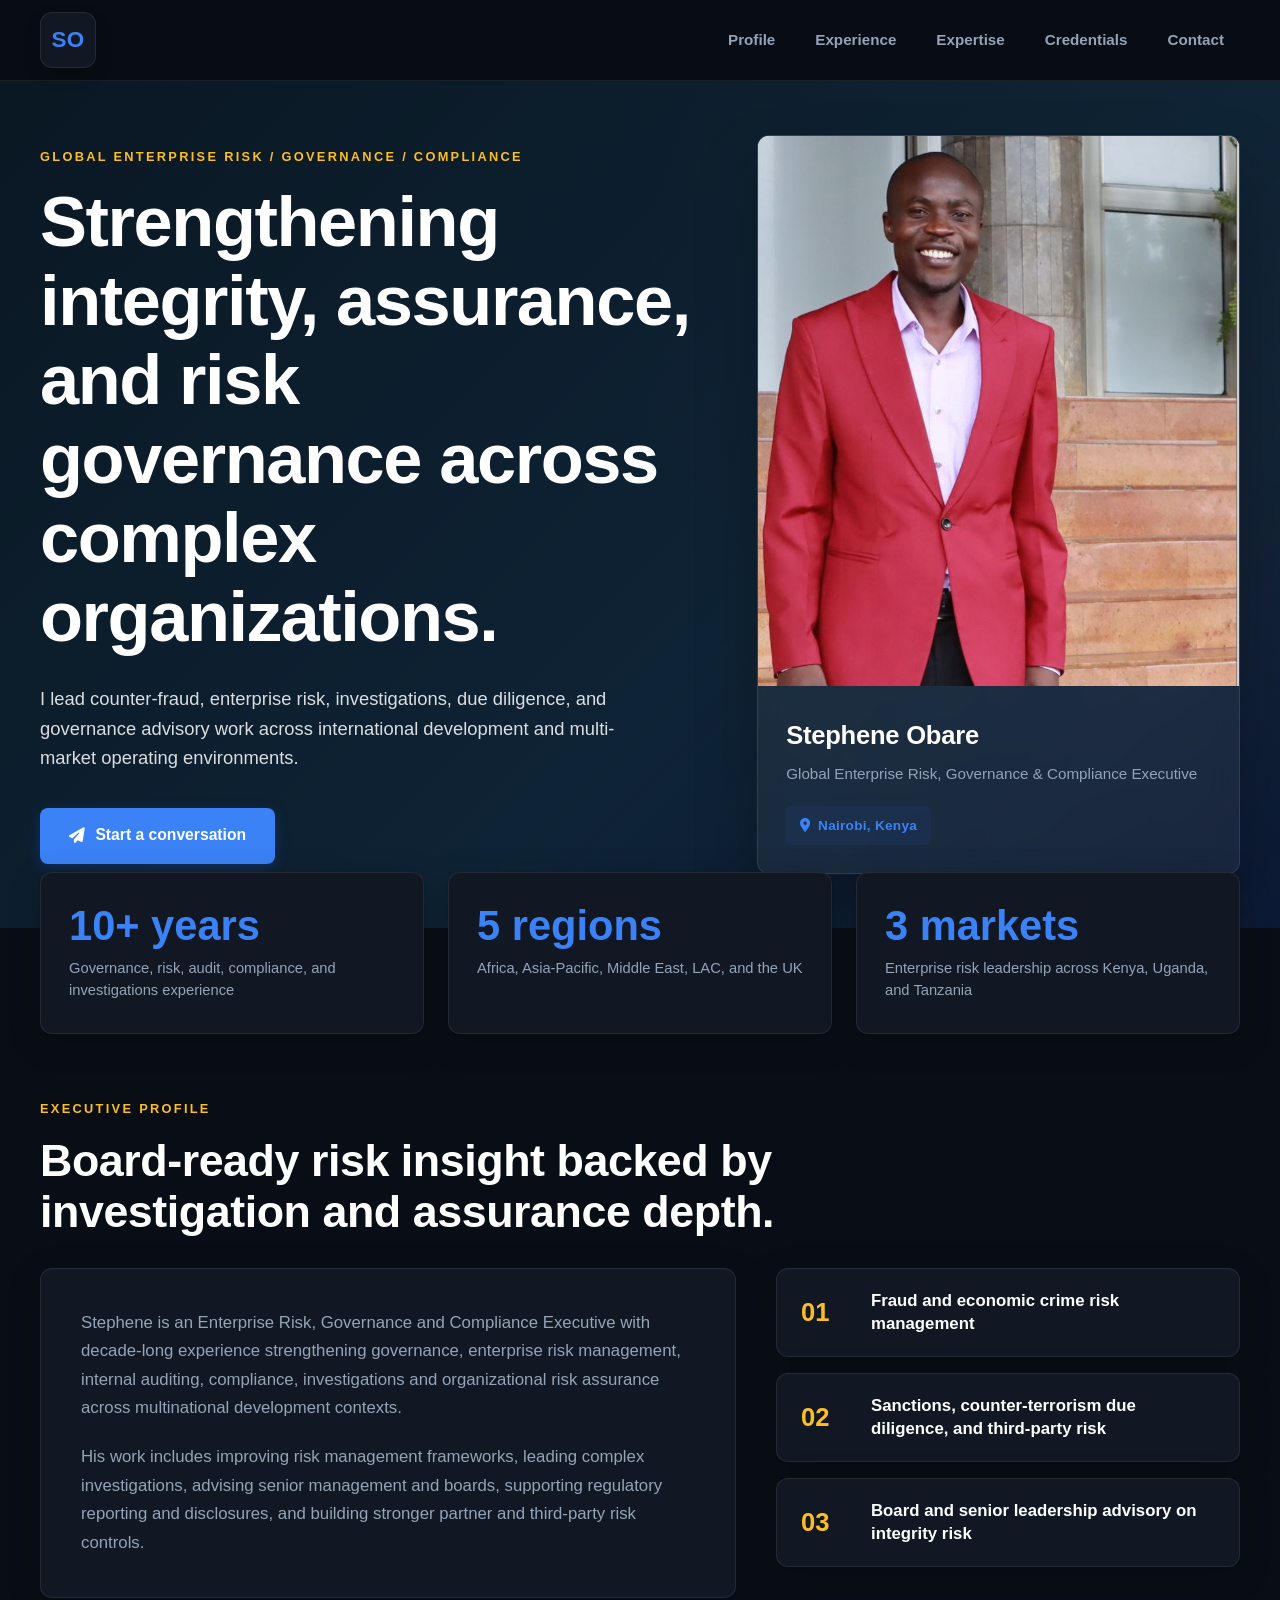
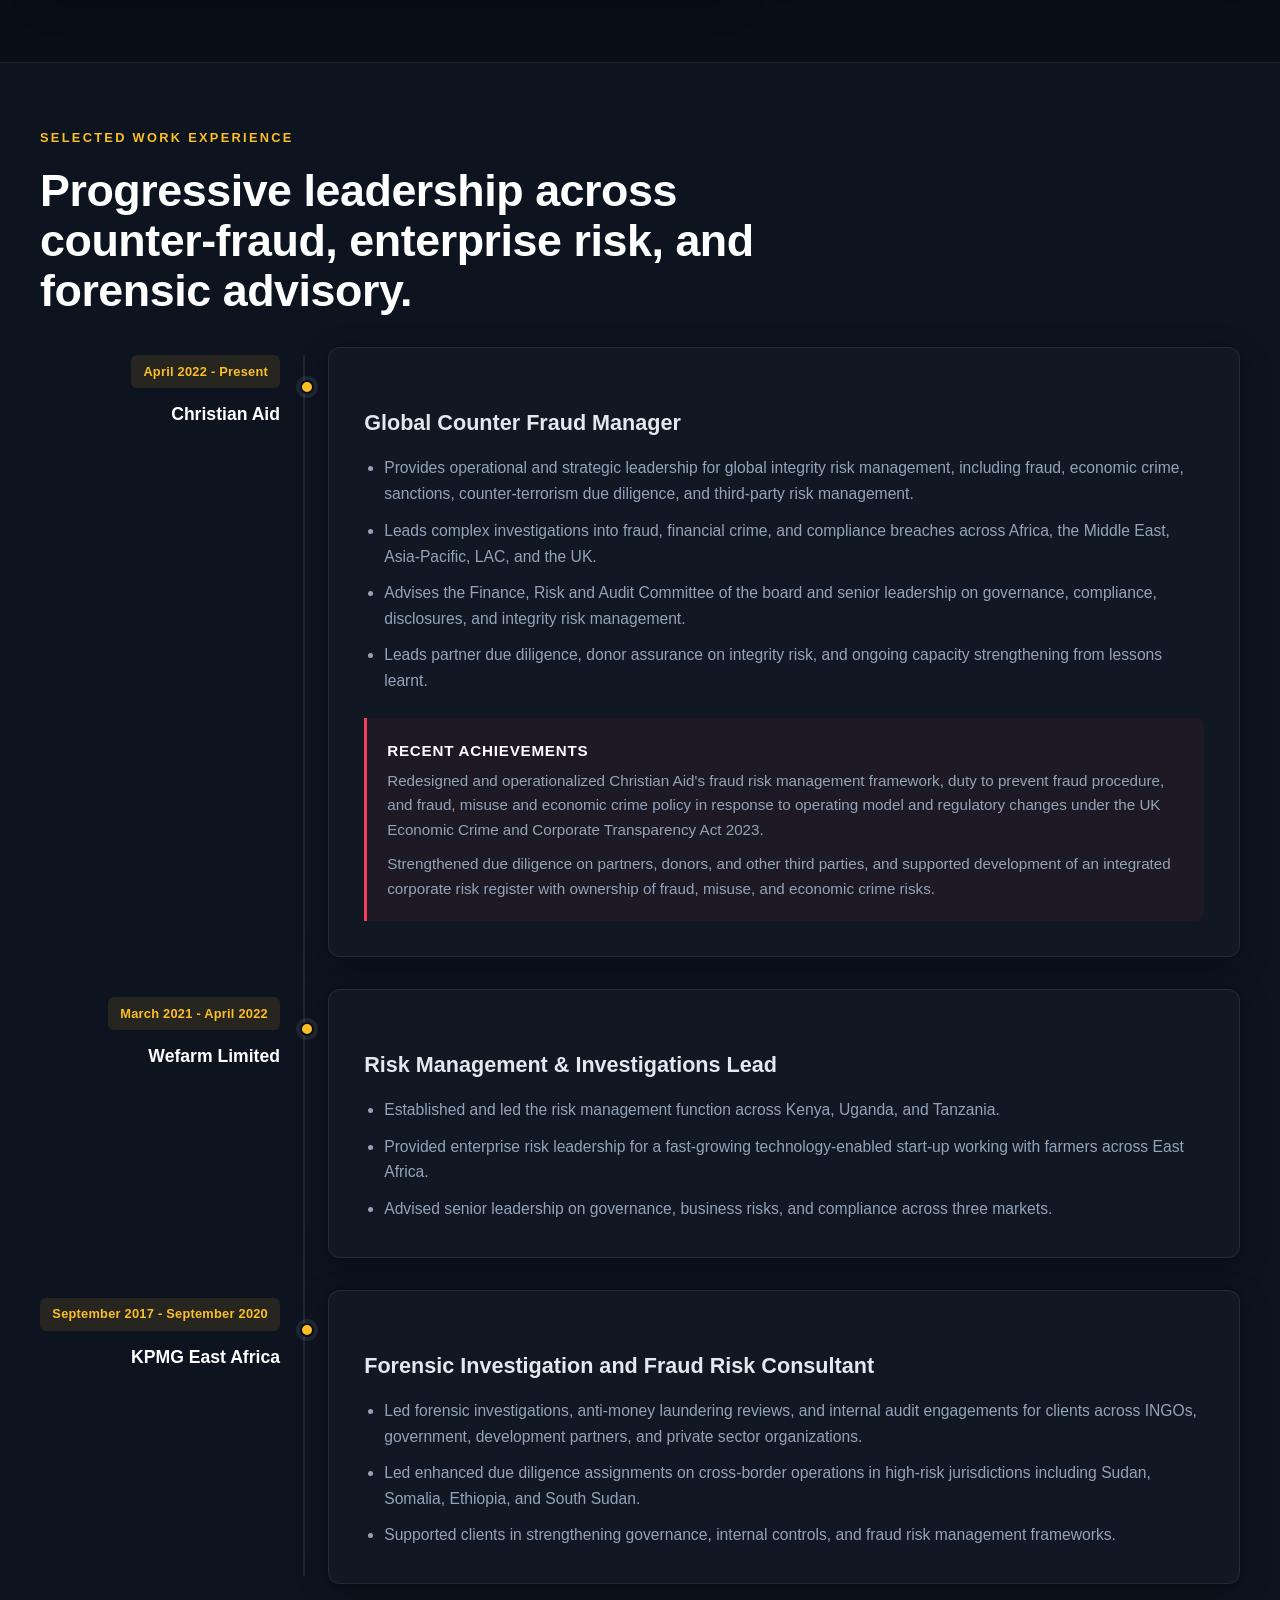
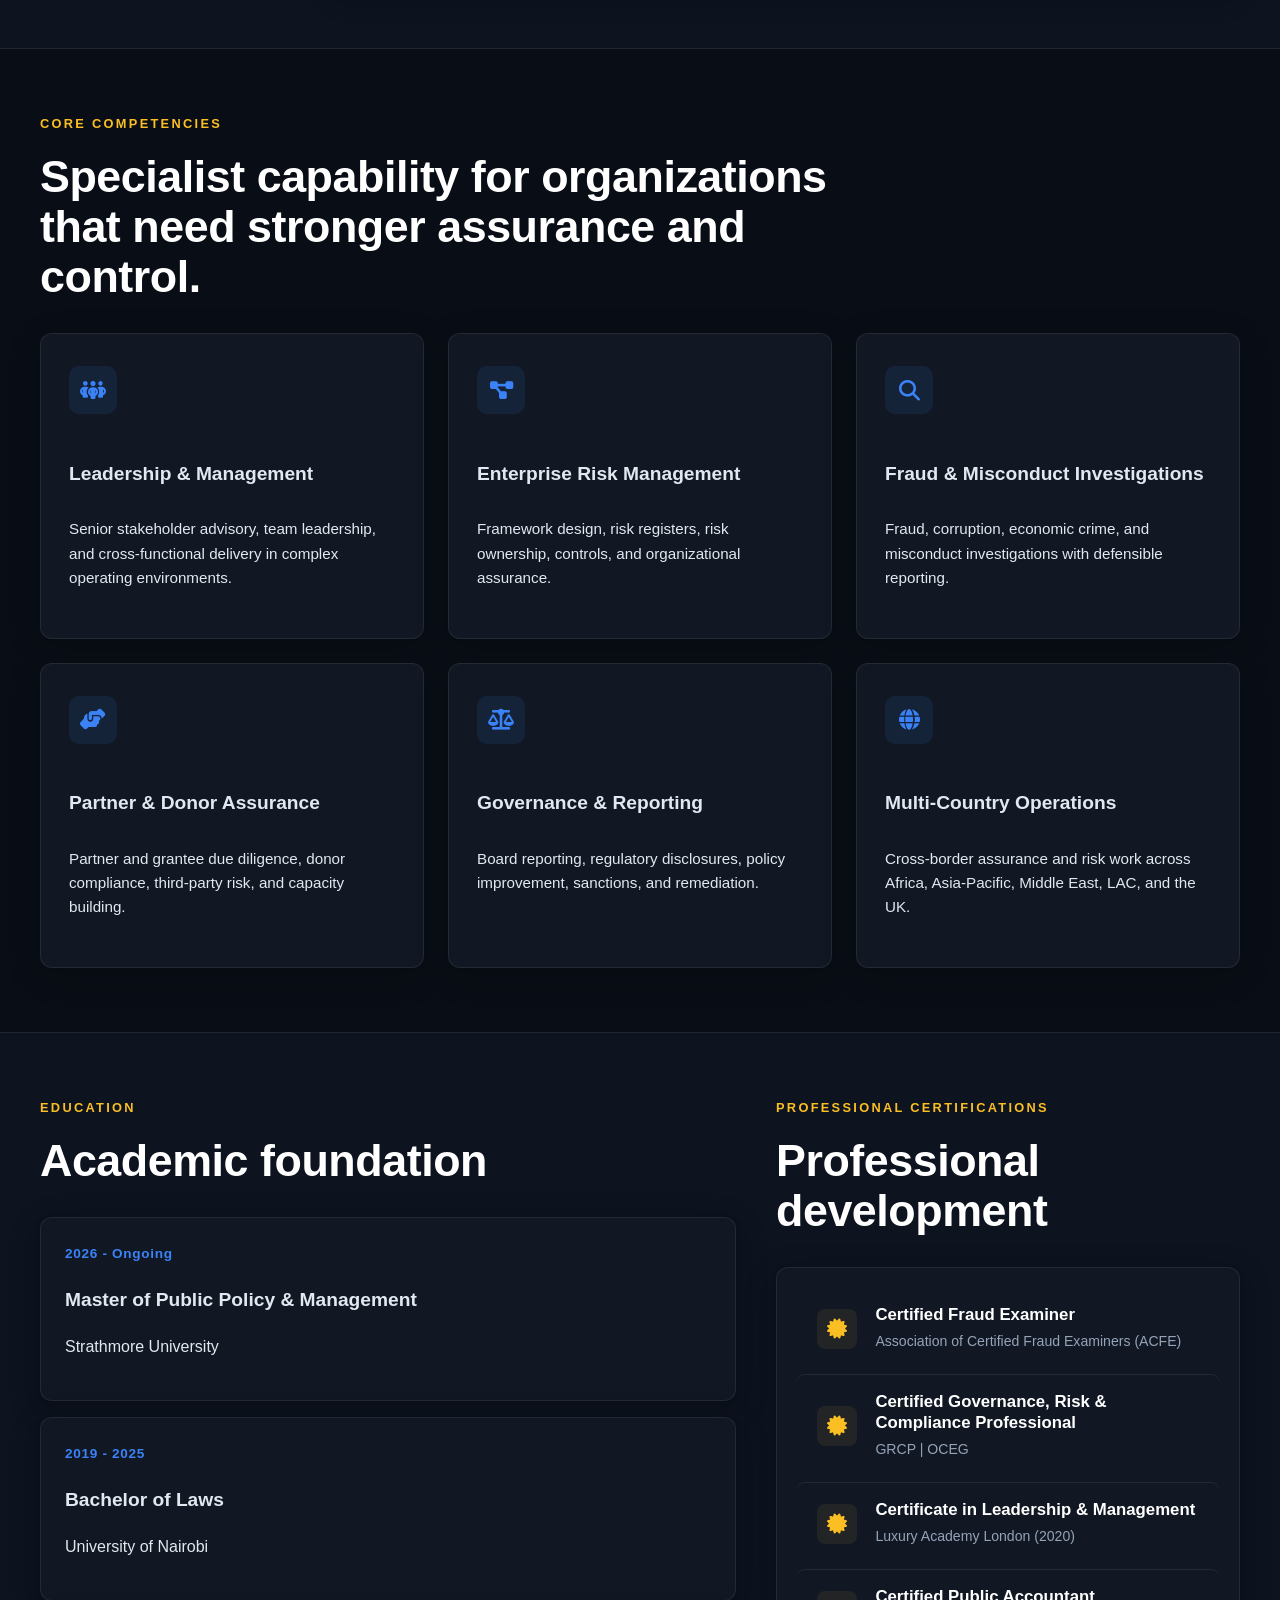
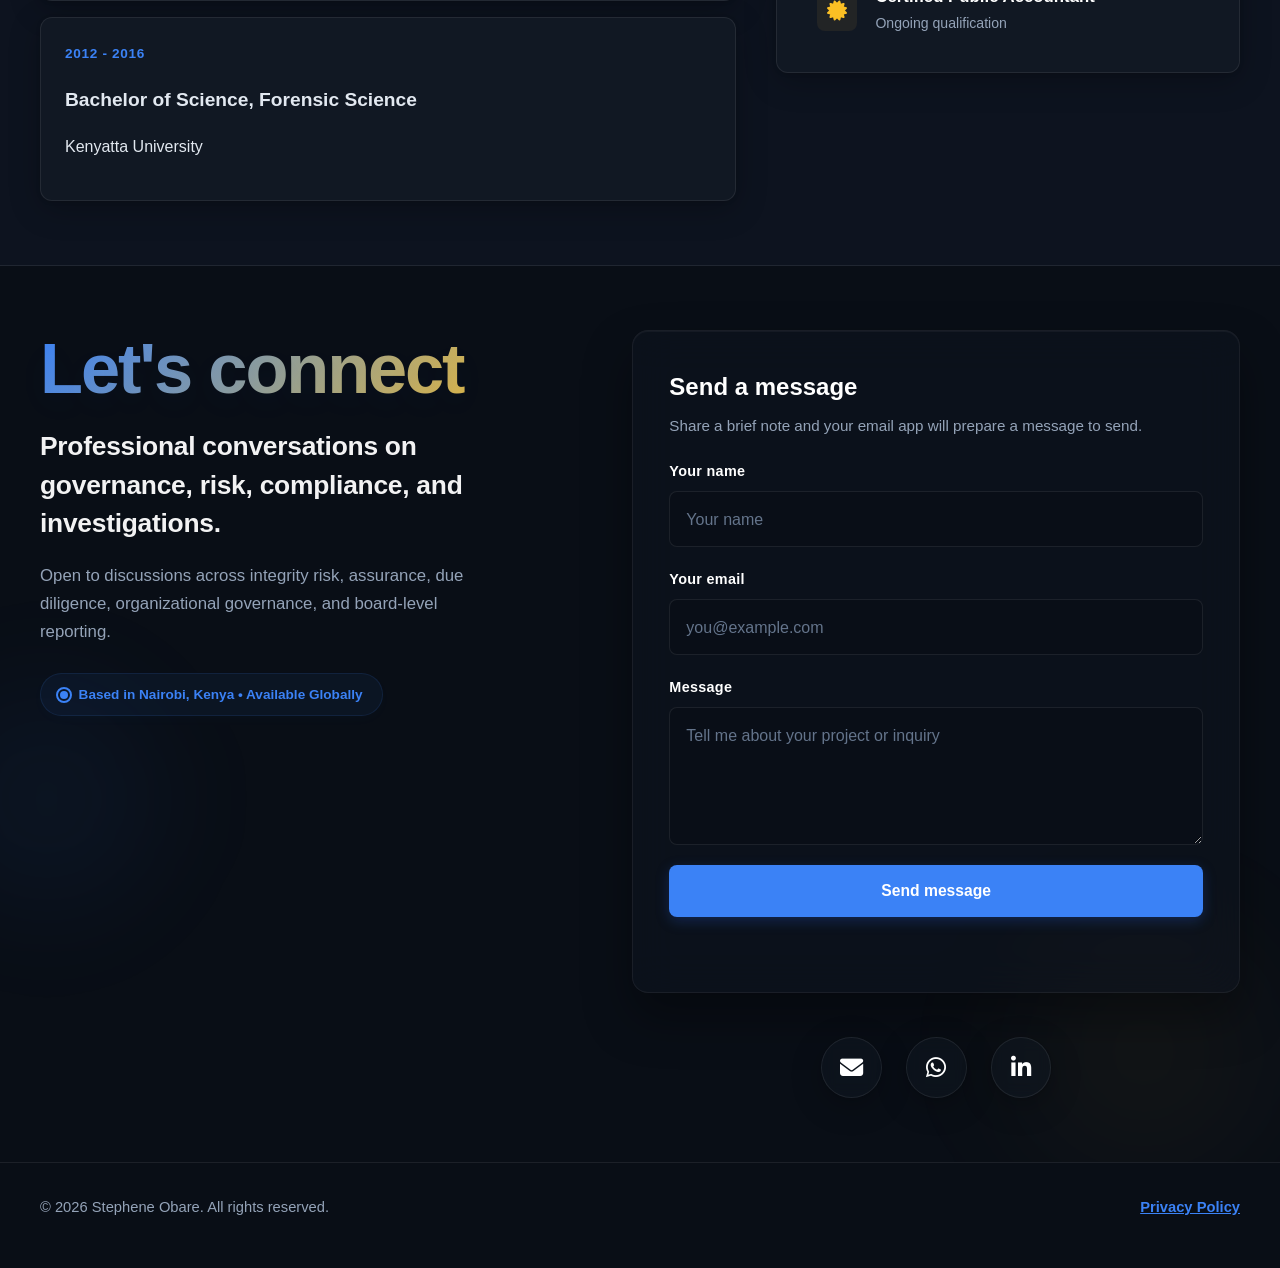
==== commit f1f9f6db: "updated version" ====
--- a/index.html
+++ b/index.html
@@ -7,11 +7,70 @@
     <meta http-equiv="X-Content-Type-Options" content="nosniff" />
     <meta http-equiv="Referrer-Policy" content="strict-origin-when-cross-origin" />
     <meta name="permissions-policy" content="geolocation=(), microphone=(), camera=()" />
+    
     <title>Stephene Obare | Enterprise Risk, Governance & Compliance Executive</title>
-    <meta
-      name="description"
-      content="Portfolio for Stephene Obare, a global enterprise risk, governance, compliance and counter-fraud executive based in Nairobi, Kenya."
-    />
+    <meta name="description" content="Professional portfolio of Stephene Obare, a global enterprise risk, governance, compliance, and counter-fraud executive based in Nairobi, Kenya." />
+    <meta name="keywords" content="Stephene Obare, Enterprise Risk, Risk Management, Governance, Compliance, Counter Fraud, Forensic Audit, Global Risk Manager, Christian Aid, Nairobi, Kenya" />
+    <meta name="author" content="Stephene Obare" />
+    <meta name="robots" content="index, follow" />
+    <link rel="canonical" href="https://www.stepheneobare.com" />
+
+    <!-- Open Graph / Facebook -->
+    <meta property="og:type" content="website" />
+    <meta property="og:url" content="https://www.stepheneobare.com" />
+    <meta property="og:title" content="Stephene Obare | Enterprise Risk, Governance & Compliance Executive" />
+    <meta property="og:description" content="Professional portfolio of Stephene Obare, a global enterprise risk, governance, compliance, and counter-fraud executive based in Nairobi, Kenya." />
+    <meta property="og:image" content="https://www.stepheneobare.com/Assets/photo.jpg" />
+
+    <!-- Twitter -->
+    <meta property="twitter:card" content="summary_large_image" />
+    <meta property="twitter:url" content="https://www.stepheneobare.com" />
+    <meta property="twitter:title" content="Stephene Obare | Enterprise Risk, Governance & Compliance Executive" />
+    <meta property="twitter:description" content="Professional portfolio of Stephene Obare, a global enterprise risk, governance, compliance, and counter-fraud executive based in Nairobi, Kenya." />
+    <meta property="twitter:image" content="https://www.stepheneobare.com/Assets/photo.jpg" />
+
+    <!-- Schema.org JSON-LD Structured Data for Person -->
+    <script type="application/ld+json">
+    {
+      "@context": "https://schema.org",
+      "@type": "Person",
+      "name": "Stephene Obare",
+      "jobTitle": "Global Enterprise Risk, Governance & Compliance Executive",
+      "description": "Global enterprise risk, governance, compliance and counter-fraud executive based in Nairobi, Kenya.",
+      "url": "https://www.stepheneobare.com",
+      "sameAs": [
+        "https://www.linkedin.com/in/stepeheneoobare/"
+      ],
+      "address": {
+        "@type": "PostalAddress",
+        "addressLocality": "Nairobi",
+        "addressCountry": "Kenya"
+      },
+      "alumniOf": [
+        {
+          "@type": "CollegeOrUniversity",
+          "name": "University of Nairobi"
+        },
+        {
+          "@type": "CollegeOrUniversity",
+          "name": "Kenyatta University"
+        },
+        {
+          "@type": "CollegeOrUniversity",
+          "name": "Strathmore University"
+        }
+      ],
+      "knowsAbout": [
+        "Enterprise Risk Management",
+        "Governance",
+        "Compliance",
+        "Counter Fraud",
+        "Forensic Investigations",
+        "Due Diligence",
+        "Assurance"
+      ]
+    }
+    </script>
     <link rel="preconnect" href="https://fonts.googleapis.com" />
     <link rel="preconnect" href="https://fonts.gstatic.com" crossorigin />
     <link href="https://fonts.googleapis.com/css2?family=Inter:wght@400;500;600;700;800&family=Plus+Jakarta+Sans:ital,wght@0,300..800;1,300..800&display=swap" rel="stylesheet" />
@@ -47,8 +106,7 @@
               I lead counter-fraud, enterprise risk, investigations, due diligence, and governance advisory work across international development and multi-market operating environments.
             </p>
             <div class="hero-actions">
-              <a href="#experience" class="btn btn-primary"><i class="fa-solid fa-briefcase" aria-hidden="true"></i>View experience</a>
-              <a href="#contact" class="btn btn-secondary"><i class="fa-solid fa-paper-plane" aria-hidden="true"></i>Start a conversation</a>
+              <a href="#contact" class="btn btn-primary"><i class="fa-solid fa-paper-plane" aria-hidden="true"></i>Start a conversation</a>
             </div>
           </div>
 
@@ -213,10 +271,36 @@
         <div class="container contact-shell">
           <div class="contact-overview">
             <div class="contact-copy">
-              <p class="eyebrow">Let's connect</p>
+              <span class="contact-accent-heading">Let's connect</span>
               <h2>Professional conversations on governance, risk, compliance, and investigations.</h2>
-              <p>Nairobi, Kenya. Open to discussions across integrity risk, assurance, due diligence, organizational governance, and board-level reporting.</p>
-            </div>
+              <p>Open to discussions across integrity risk, assurance, due diligence, organizational governance, and board-level reporting.</p>
+              <div class="contact-location-badge">
+                <span class="pulse-dot"></span>
+                <span>Based in Nairobi, Kenya &bull; Available Globally</span>
+              </div>
+            </div>
+          </div>
+          <div class="contact-actions">
+            <form class="contact-form" id="contactForm">
+              <div class="form-heading">
+                <h3>Send a message</h3>
+                <p>Share a brief note and your email app will prepare a message to send.</p>
+              </div>
+              <div class="form-group">
+                <label for="contact-name">Your name</label>
+                <input id="contact-name" name="name" type="text" placeholder="Your name" required />
+              </div>
+              <div class="form-group">
+                <label for="contact-email">Your email</label>
+                <input id="contact-email" name="email" type="email" placeholder="you@example.com" required />
+              </div>
+              <div class="form-group">
+                <label for="contact-message">Message</label>
+                <textarea id="contact-message" name="message" rows="4" placeholder="Tell me about your project or inquiry" required></textarea>
+              </div>
+              <button type="submit" class="btn btn-primary">Send message</button>
+              <p id="contact-status" class="form-status" aria-live="polite"></p>
+            </form>
             <div class="contact-icons-only" aria-label="Direct contact links">
               <a class="contact-icon-btn email" href="mailto:stepheneobare1@gmail.com" title="Email Stephene" aria-label="Email Stephene">
                 <i class="fa-solid fa-envelope"></i>
@@ -229,28 +313,6 @@
               </a>
             </div>
           </div>
-          <div class="contact-actions">
-            <form class="contact-form" id="contactForm">
-              <div class="form-heading">
-                <h3>Send a message</h3>
-                <p>Share a brief note and your email app will prepare a message to send.</p>
-              </div>
-              <div class="form-group">
-                <label for="contact-name">Your name</label>
-                <input id="contact-name" name="name" type="text" placeholder="Your name" required />
-              </div>
-              <div class="form-group">
-                <label for="contact-email">Your email</label>
-                <input id="contact-email" name="email" type="email" placeholder="you@example.com" required />
-              </div>
-              <div class="form-group">
-                <label for="contact-message">Message</label>
-                <textarea id="contact-message" name="message" rows="4" placeholder="Tell me about your project or inquiry" required></textarea>
-              </div>
-              <button type="submit" class="btn btn-primary">Send message</button>
-              <p id="contact-status" class="form-status" aria-live="polite"></p>
-            </form>
-          </div>
         </div>
       </section>
     </main>
@@ -258,7 +320,7 @@
     <footer class="site-footer">
       <div class="container footer-content">
         <p>&copy; <span id="year"></span> Stephene Obare. All rights reserved.</p>
-        <p><a href="privacy.html" style="color: var(--green); font-weight: 700; text-decoration: underline;">Privacy Policy</a></p>
+        <p><a href="privacy.html" style="color: var(--accent); font-weight: 700; text-decoration: underline;">Privacy Policy</a></p>
       </div>
     </footer>
 
--- a/styles.css
+++ b/styles.css
@@ -4,7 +4,7 @@
   --paper: #090e16;
   --panel: #111823;
   --navy: #ffffff;
-  --green: #10b981;
+  --accent: #3b82f6;
   --brass: #fbbf24;
   --clay: #f43f5e;
   --line: rgba(255, 255, 255, 0.08);
@@ -82,13 +82,14 @@
   display: inline-flex;
   align-items: center;
   justify-content: center;
-  width: 46px;
-  height: 46px;
-  border-radius: 10px;
+  width: 56px;
+  height: 56px;
+  border-radius: 12px;
   background: var(--panel);
-  color: var(--green);
-  font-family: var(--font-heading);
-  font-weight: 800;
+  color: var(--accent);
+  font-family: var(--font-heading);
+  font-weight: 850;
+  font-size: 1.4rem;
   letter-spacing: 0.02em;
   box-shadow: 0 8px 16px rgba(0, 0, 0, 0.2);
   transition: transform 0.25s ease, box-shadow 0.25s ease;
@@ -117,8 +118,8 @@
 }
 
 .nav-links a:hover {
-  color: var(--green);
-  background: rgba(16, 185, 129, 0.06);
+  color: var(--accent);
+  background: rgba(59, 130, 246, 0.06);
 }
 
 .nav-toggle {
@@ -151,7 +152,7 @@
 /* Hero Shell */
 .hero-shell {
   background:
-    linear-gradient(135deg, rgba(10, 24, 36, 0.98) 0%, rgba(15, 37, 55, 0.94) 60%, rgba(17, 76, 64, 0.92) 100%),
+    linear-gradient(135deg, rgba(10, 24, 36, 0.98) 0%, rgba(15, 37, 55, 0.94) 60%, rgba(37, 99, 235, 0.15) 100%),
     radial-gradient(circle at 80% 20%, rgba(184, 141, 61, 0.15), transparent 50%);
   color: #fff;
   position: relative;
@@ -163,7 +164,7 @@
   grid-template-columns: minmax(0, 1.15fr) minmax(320px, 0.85fr);
   gap: clamp(2rem, 5vw, 5rem);
   align-items: center;
-  padding: clamp(5rem, 10vh, 7.5rem) 0;
+  padding: clamp(3rem, 6vh, 4.5rem) 0;
 }
 
 .eyebrow {
@@ -233,14 +234,14 @@
 }
 
 .btn-primary {
-  background: var(--green);
+  background: var(--accent);
   color: #fff;
-  box-shadow: 0 4px 14px rgba(17, 76, 64, 0.25);
+  box-shadow: 0 4px 14px rgba(37, 99, 235, 0.25);
 }
 
 .btn-primary:hover {
-  background: #195e50;
-  box-shadow: 0 8px 22px rgba(17, 76, 64, 0.35);
+  background: #1d4ed8;
+  box-shadow: 0 8px 22px rgba(37, 99, 235, 0.35);
 }
 
 .btn-secondary {
@@ -333,8 +334,8 @@
   gap: 0.5rem;
   padding: 0.5rem 0.85rem;
   border-radius: 6px;
-  background: rgba(17, 76, 64, 0.08);
-  color: var(--green);
+  background: rgba(37, 99, 235, 0.08);
+  color: var(--accent);
   font-weight: 700;
   font-size: 0.85rem;
   letter-spacing: 0.02em;
@@ -376,7 +377,7 @@
   font-size: clamp(1.8rem, 3.5vw, 2.6rem);
   font-weight: 800;
   line-height: 1;
-  color: var(--green);
+  color: var(--accent);
 }
 
 .impact-grid span {
@@ -388,7 +389,7 @@
 }
 
 .section {
-  padding: clamp(5rem, 10vw, 8rem) 0;
+  padding: clamp(2.5rem, 5vw, 4rem) 0;
 }
 
 .section-alt {
@@ -398,7 +399,7 @@
 
 .section-heading {
   max-width: 800px;
-  margin-bottom: clamp(2.5rem, 6vw, 3.5rem);
+  margin-bottom: clamp(1.5rem, 3.5vw, 2rem);
 }
 
 .section-heading h2,
@@ -421,7 +422,7 @@
   display: grid;
   grid-template-columns: 1fr 1.15fr;
   gap: clamp(2rem, 5vw, 4rem);
-  align-items: center;
+  align-items: start;
 }
 
 .feature-panel,
@@ -484,7 +485,7 @@
 .focus-list div:hover {
   transform: translateX(6px);
   box-shadow: var(--shadow-hover);
-  border-color: rgba(17, 76, 64, 0.15);
+  border-color: rgba(37, 99, 235, 0.15);
 }
 
 .focus-list span {
@@ -668,15 +669,15 @@
   width: 48px;
   height: 48px;
   border-radius: 10px;
-  background: rgba(16, 185, 129, 0.1);
-  color: var(--green);
+  background: rgba(59, 130, 246, 0.1);
+  color: var(--accent);
   font-size: 1.3rem;
   margin-bottom: 1.5rem;
   transition: all 0.3s ease;
 }
 
 .competency-grid article:hover i {
-  background: var(--green);
+  background: var(--accent);
   color: #fff;
   transform: scale(1.05);
 }
@@ -693,7 +694,7 @@
 .stack-list span {
   display: block;
   margin-bottom: 0.5rem;
-  color: var(--green);
+  color: var(--accent);
   font-size: 0.85rem;
   font-weight: 800;
   font-family: var(--font-heading);
@@ -722,7 +723,7 @@
 }
 
 .cert-item:hover {
-  background-color: rgba(17, 76, 64, 0.03);
+  background-color: rgba(37, 99, 235, 0.03);
   transform: translateX(4px);
 }
 
@@ -753,26 +754,128 @@
 }
 
 .contact-section {
-  padding-bottom: 6rem;
-}
-
-.contact-copy p:not(.eyebrow) {
+  position: relative;
+  overflow: hidden;
+  padding-bottom: clamp(2.5rem, 5vw, 4rem);
+}
+
+.contact-section::before {
+  content: '';
+  position: absolute;
+  top: 40%;
+  left: -10%;
+  width: 350px;
+  height: 350px;
+  background: radial-gradient(circle, rgba(59, 130, 246, 0.07) 0%, transparent 70%);
+  z-index: 1;
+  pointer-events: none;
+  filter: blur(40px);
+}
+
+.contact-section::after {
+  content: '';
+  position: absolute;
+  bottom: -10%;
+  right: -5%;
+  width: 400px;
+  height: 400px;
+  background: radial-gradient(circle, rgba(251, 191, 36, 0.05) 0%, transparent 70%);
+  z-index: 1;
+  pointer-events: none;
+  filter: blur(50px);
+}
+
+.contact-accent-heading {
+  font-family: var(--font-heading);
+  font-size: clamp(2.6rem, 6.5vw, 4.4rem);
+  font-weight: 800;
+  line-height: 1.1;
+  letter-spacing: -0.03em;
+  background: linear-gradient(135deg, var(--accent) 0%, var(--brass) 100%);
+  -webkit-background-clip: text;
+  -webkit-text-fill-color: transparent;
+  margin-bottom: 1.25rem;
+  display: block;
+  text-shadow: 0 10px 30px rgba(59, 130, 246, 0.05);
+}
+
+.contact-copy h2 {
+  font-size: clamp(1.2rem, 2.5vw, 1.65rem);
+  font-weight: 600;
+  line-height: 1.45;
+  color: var(--navy);
+  margin-top: 0;
+  margin-bottom: 1.25rem;
+  opacity: 0.95;
+}
+
+.contact-copy p {
   color: var(--muted);
-  max-width: 55ch;
+  max-width: 48ch;
   font-size: 1.05rem;
   line-height: 1.65;
+  margin: 0 0 1.75rem 0;
+}
+
+.contact-location-badge {
+  display: inline-flex;
+  align-items: center;
+  gap: 0.65rem;
+  padding: 0.55rem 1.2rem;
+  border-radius: 99px;
+  background: rgba(59, 130, 246, 0.06);
+  border: 1px solid rgba(59, 130, 246, 0.12);
+  color: var(--accent);
+  font-family: var(--font-heading);
+  font-weight: 600;
+  font-size: 0.85rem;
+  box-shadow: 0 4px 12px rgba(59, 130, 246, 0.02);
+}
+
+.pulse-dot {
+  width: 8px;
+  height: 8px;
+  background-color: var(--accent);
+  border-radius: 50%;
+  position: relative;
+  display: inline-block;
+}
+
+.pulse-dot::after {
+  content: '';
+  position: absolute;
+  inset: -4px;
+  border-radius: 50%;
+  border: 2px solid var(--accent);
+  animation: pulse-ring 2s cubic-bezier(0.215, 0.61, 0.355, 1) infinite;
+}
+
+@keyframes pulse-ring {
+  0% {
+    transform: scale(0.5);
+    opacity: 1;
+  }
+  100% {
+    transform: scale(1.8);
+    opacity: 0;
+  }
 }
 
 .contact-overview {
   display: grid;
   gap: 2rem;
+  position: relative;
+  z-index: 2;
 }
 
 .contact-icons-only {
   display: flex;
-  gap: 1.25rem;
-  margin-top: 1rem;
-  align-items: center;
+  gap: 1.5rem;
+  margin-top: 1.25rem;
+  align-items: center;
+  justify-content: center;
+  position: relative;
+  z-index: 2;
 }
 
 .contact-icon-btn {
@@ -782,8 +885,10 @@
   width: 3.8rem;
   height: 3.8rem;
   border-radius: 50%;
-  border: 1px solid var(--line);
-  background: var(--panel);
+  border: 1px solid rgba(255, 255, 255, 0.08);
+  background: rgba(17, 24, 35, 0.5);
+  backdrop-filter: blur(8px);
+  -webkit-backdrop-filter: blur(8px);
   color: var(--navy);
   font-size: 1.45rem;
   box-shadow: var(--shadow);
@@ -795,22 +900,24 @@
 }
 
 .contact-icon-btn:hover {
-  transform: translateY(-5px) scale(1.05);
-  box-shadow: var(--shadow-hover);
+  transform: translateY(-6px) scale(1.08);
   color: #fff;
   border-color: transparent;
 }
 
 .contact-icon-btn.email:hover {
   background: linear-gradient(135deg, #b88d3d 0%, #c25f3f 100%);
+  box-shadow: 0 10px 24px rgba(184, 141, 61, 0.35);
 }
 
 .contact-icon-btn.whatsapp:hover {
   background: linear-gradient(135deg, #25d366 0%, #128c7e 100%);
+  box-shadow: 0 10px 24px rgba(37, 211, 102, 0.35);
 }
 
 .contact-icon-btn.linkedin:hover {
   background: linear-gradient(135deg, #0a66c2 0%, #004182 100%);
+  box-shadow: 0 10px 24px rgba(10, 102, 194, 0.35);
 }
 
 .contact-actions {
@@ -824,10 +931,21 @@
   gap: 1.25rem;
   width: 100%;
   padding: clamp(1.5rem, 4vw, 2.25rem);
-  border: 1px solid var(--line);
-  border-radius: 12px;
-  background: var(--panel);
-  box-shadow: var(--shadow);
+  border: 1px solid rgba(255, 255, 255, 0.06);
+  border-radius: 16px;
+  background: rgba(17, 24, 35, 0.45);
+  backdrop-filter: blur(20px);
+  -webkit-backdrop-filter: blur(20px);
+  box-shadow: 
+    0 24px 48px rgba(0, 0, 0, 0.35),
+    inset 0 1px 1px rgba(255, 255, 255, 0.05);
+  position: relative;
+  z-index: 2;
+  transition: transform 0.3s ease, border-color 0.3s ease;
+}
+
+.contact-form:hover {
+  border-color: rgba(255, 255, 255, 0.1);
 }
 
 .form-heading h3 {
@@ -860,21 +978,26 @@
 .form-group input,
 .form-group textarea {
   width: 100%;
-  border: 1px solid var(--line);
+  border: 1px solid rgba(255, 255, 255, 0.08);
   border-radius: 8px;
   padding: 0.85rem 1rem;
-  background: var(--paper);
+  background: rgba(9, 14, 22, 0.55);
   color: var(--ink);
   font: inherit;
-  transition: all 0.25s ease;
+  transition: all 0.3s cubic-bezier(0.25, 0.46, 0.45, 0.94);
+}
+
+.form-group input:hover,
+.form-group textarea:hover {
+  border-color: rgba(255, 255, 255, 0.15);
 }
 
 .form-group input:focus,
-.form-group textarea:focus {
+  .form-group textarea:focus {
   outline: none;
-  border-color: var(--green);
-  background: var(--panel);
-  box-shadow: 0 0 0 3px rgba(16, 185, 129, 0.18);
+  border-color: var(--accent);
+  background: rgba(9, 14, 22, 0.85);
+  box-shadow: 0 0 0 4px rgba(59, 130, 246, 0.12);
 }
 
 .form-group textarea {
@@ -887,10 +1010,37 @@
   color: #64748b;
 }
 
+.contact-form button[type="submit"] {
+  position: relative;
+  overflow: hidden;
+  z-index: 1;
+}
+
+.contact-form button[type="submit"]::after {
+  content: '';
+  position: absolute;
+  top: 0;
+  left: -100%;
+  width: 100%;
+  height: 100%;
+  background: linear-gradient(
+    90deg,
+    transparent,
+    rgba(255, 255, 255, 0.15),
+    transparent
+  );
+  transition: all 0.6s ease;
+  z-index: -1;
+}
+
+.contact-form button[type="submit"]:hover::after {
+  left: 100%;
+}
+
 .form-status {
   min-height: 1.2rem;
   margin: 0;
-  color: var(--green);
+  color: var(--accent);
   font-size: 0.95rem;
   font-weight: 700;
 }
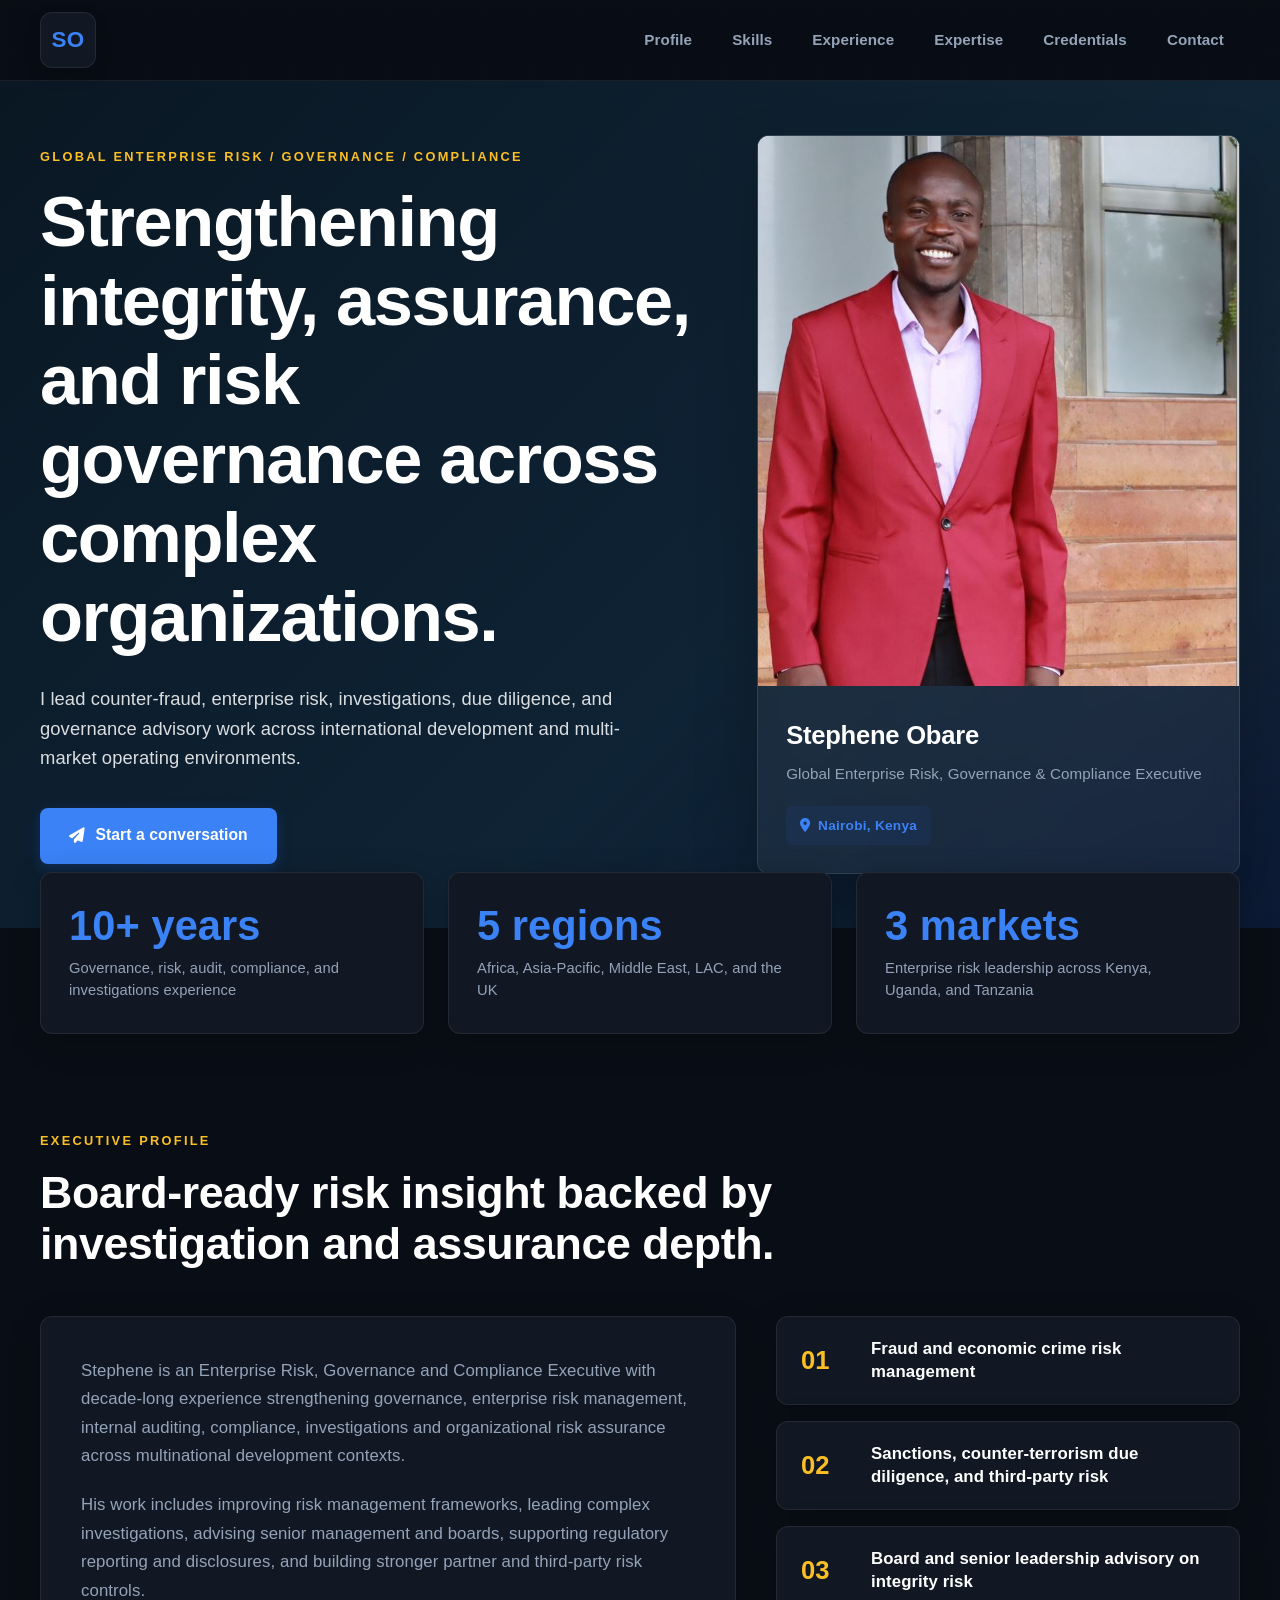
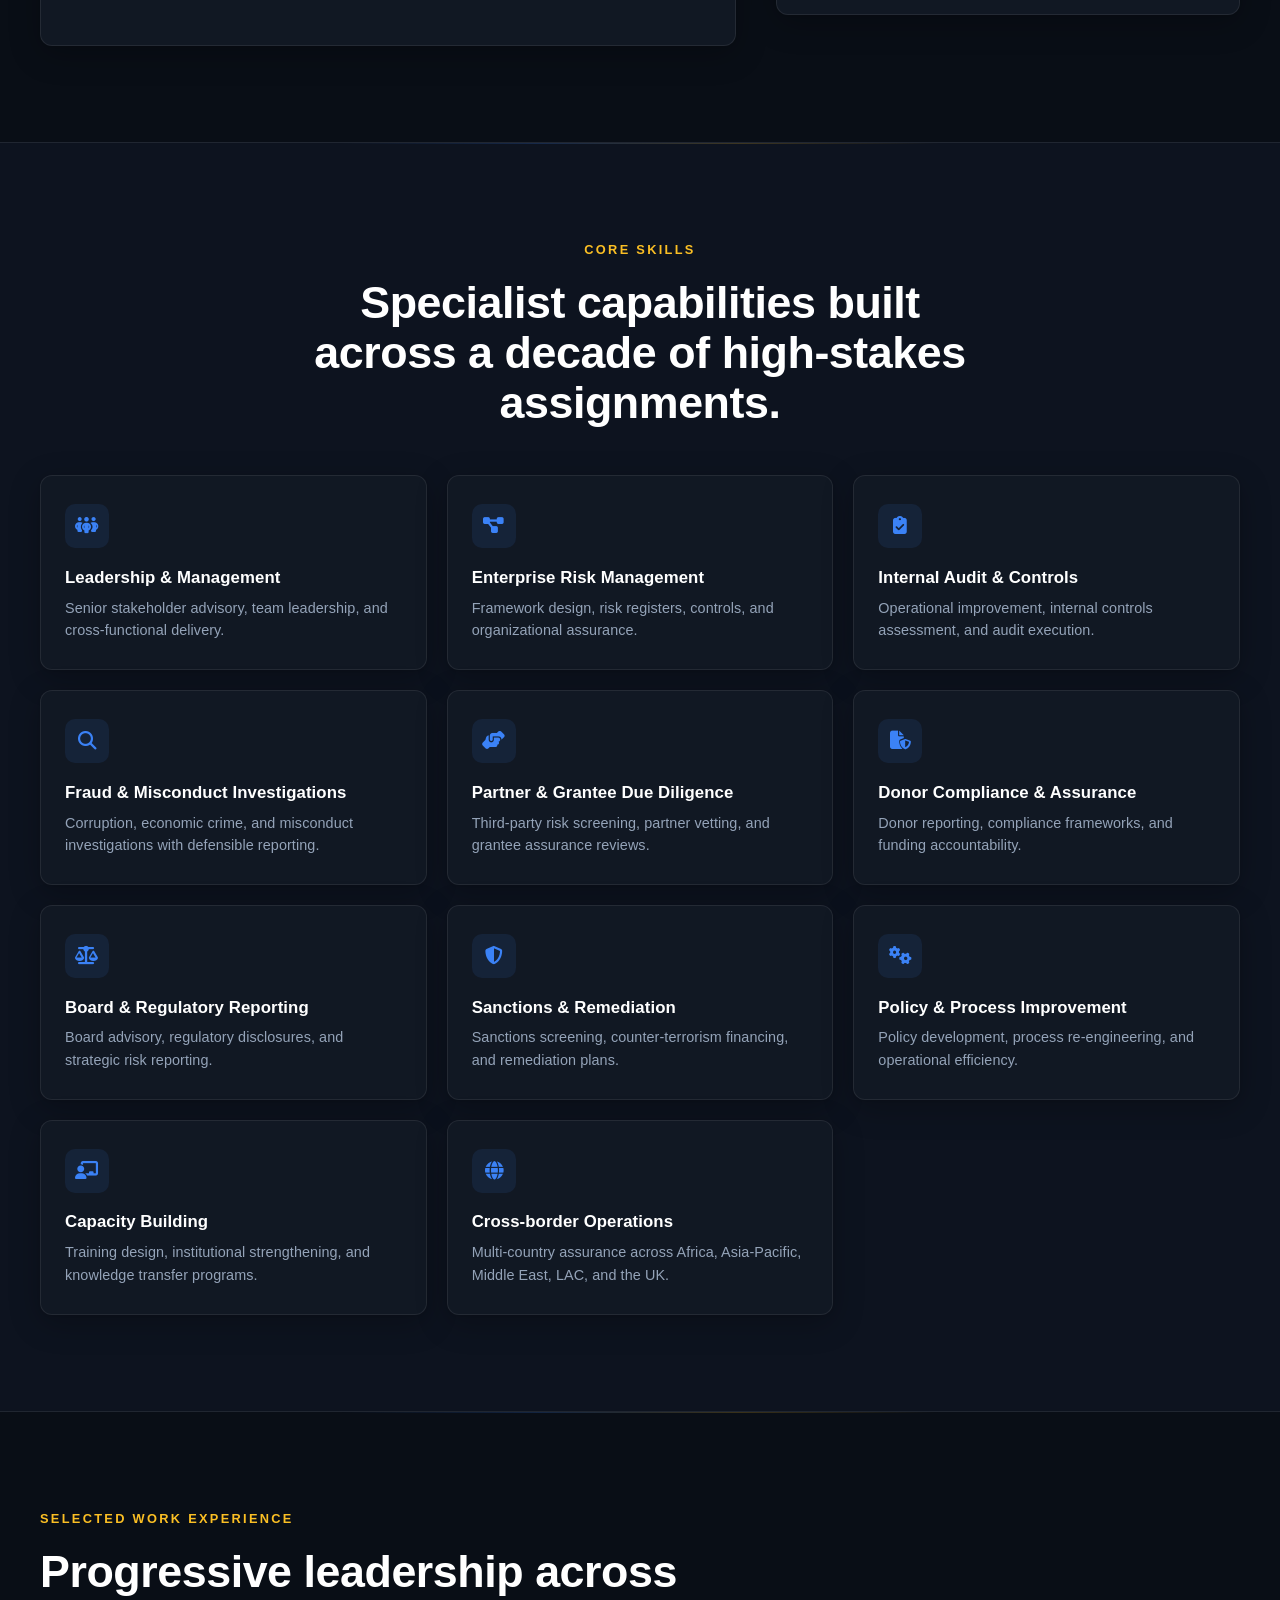
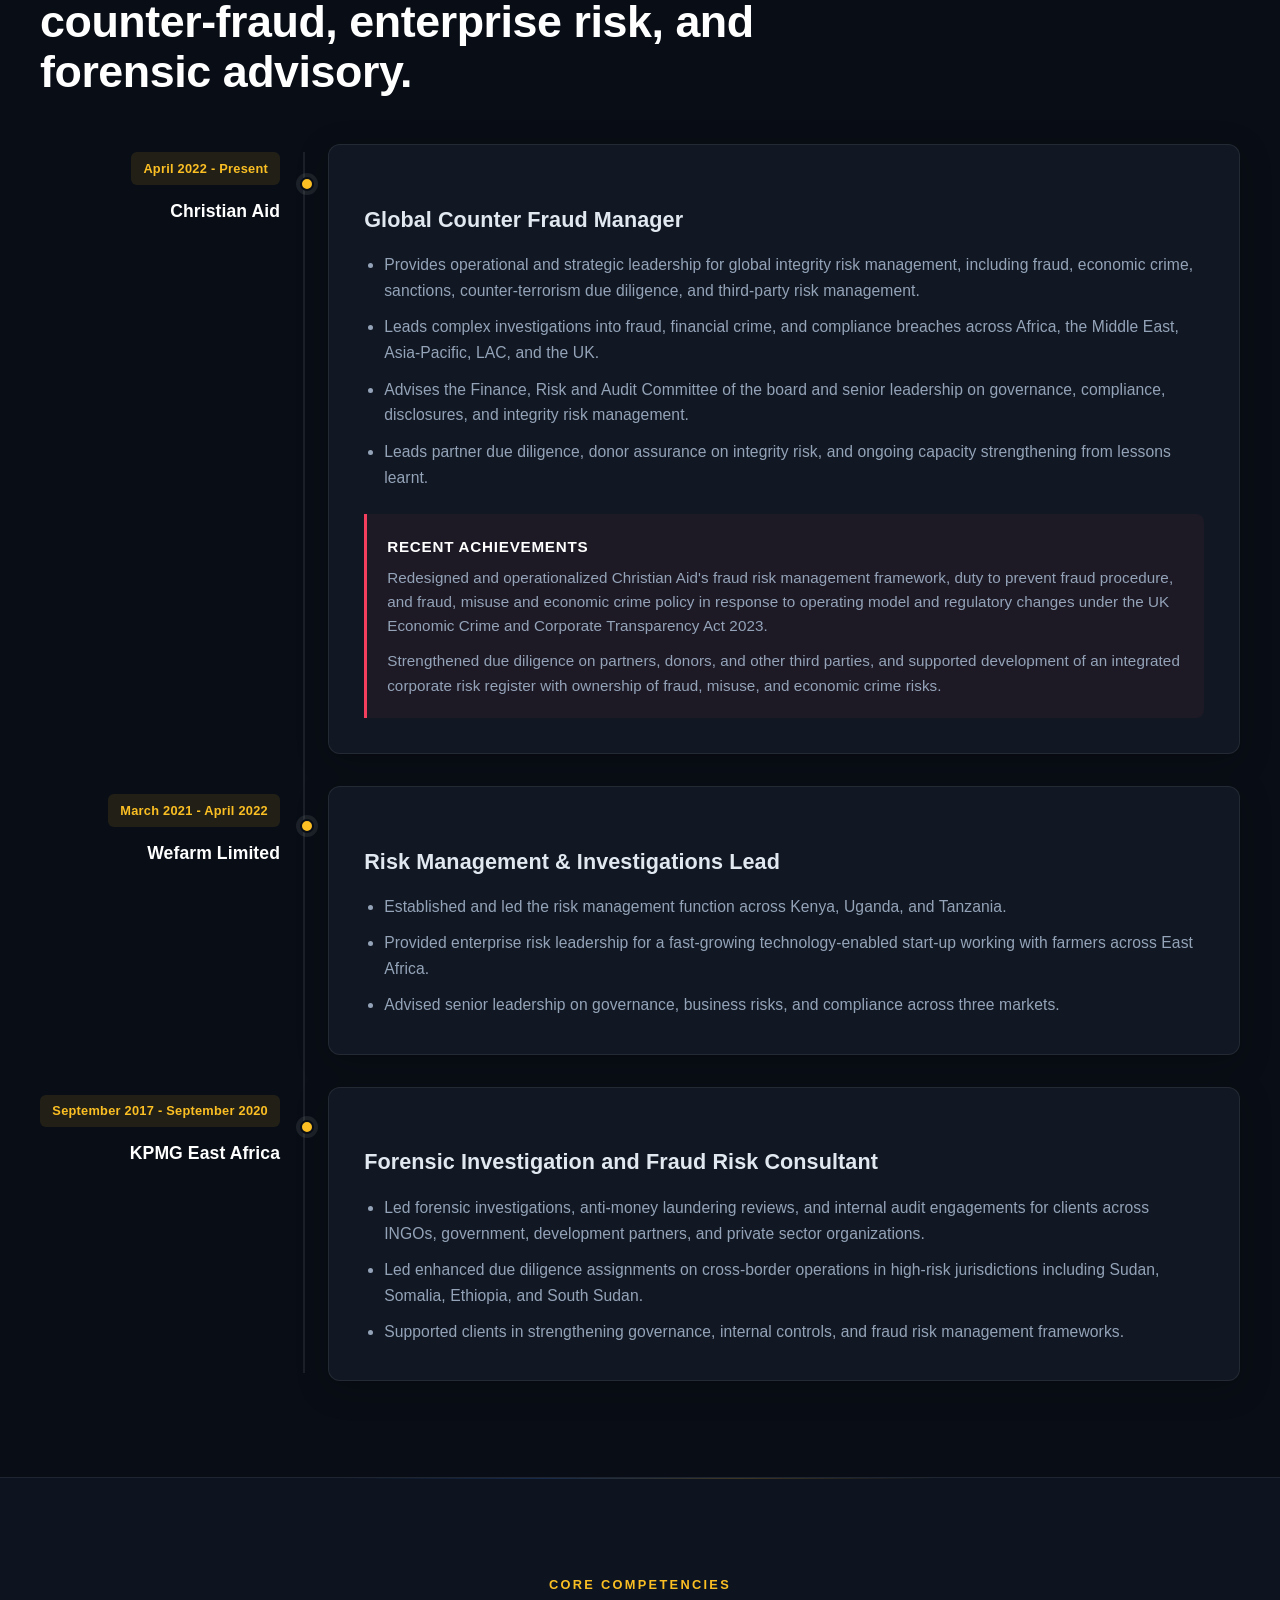
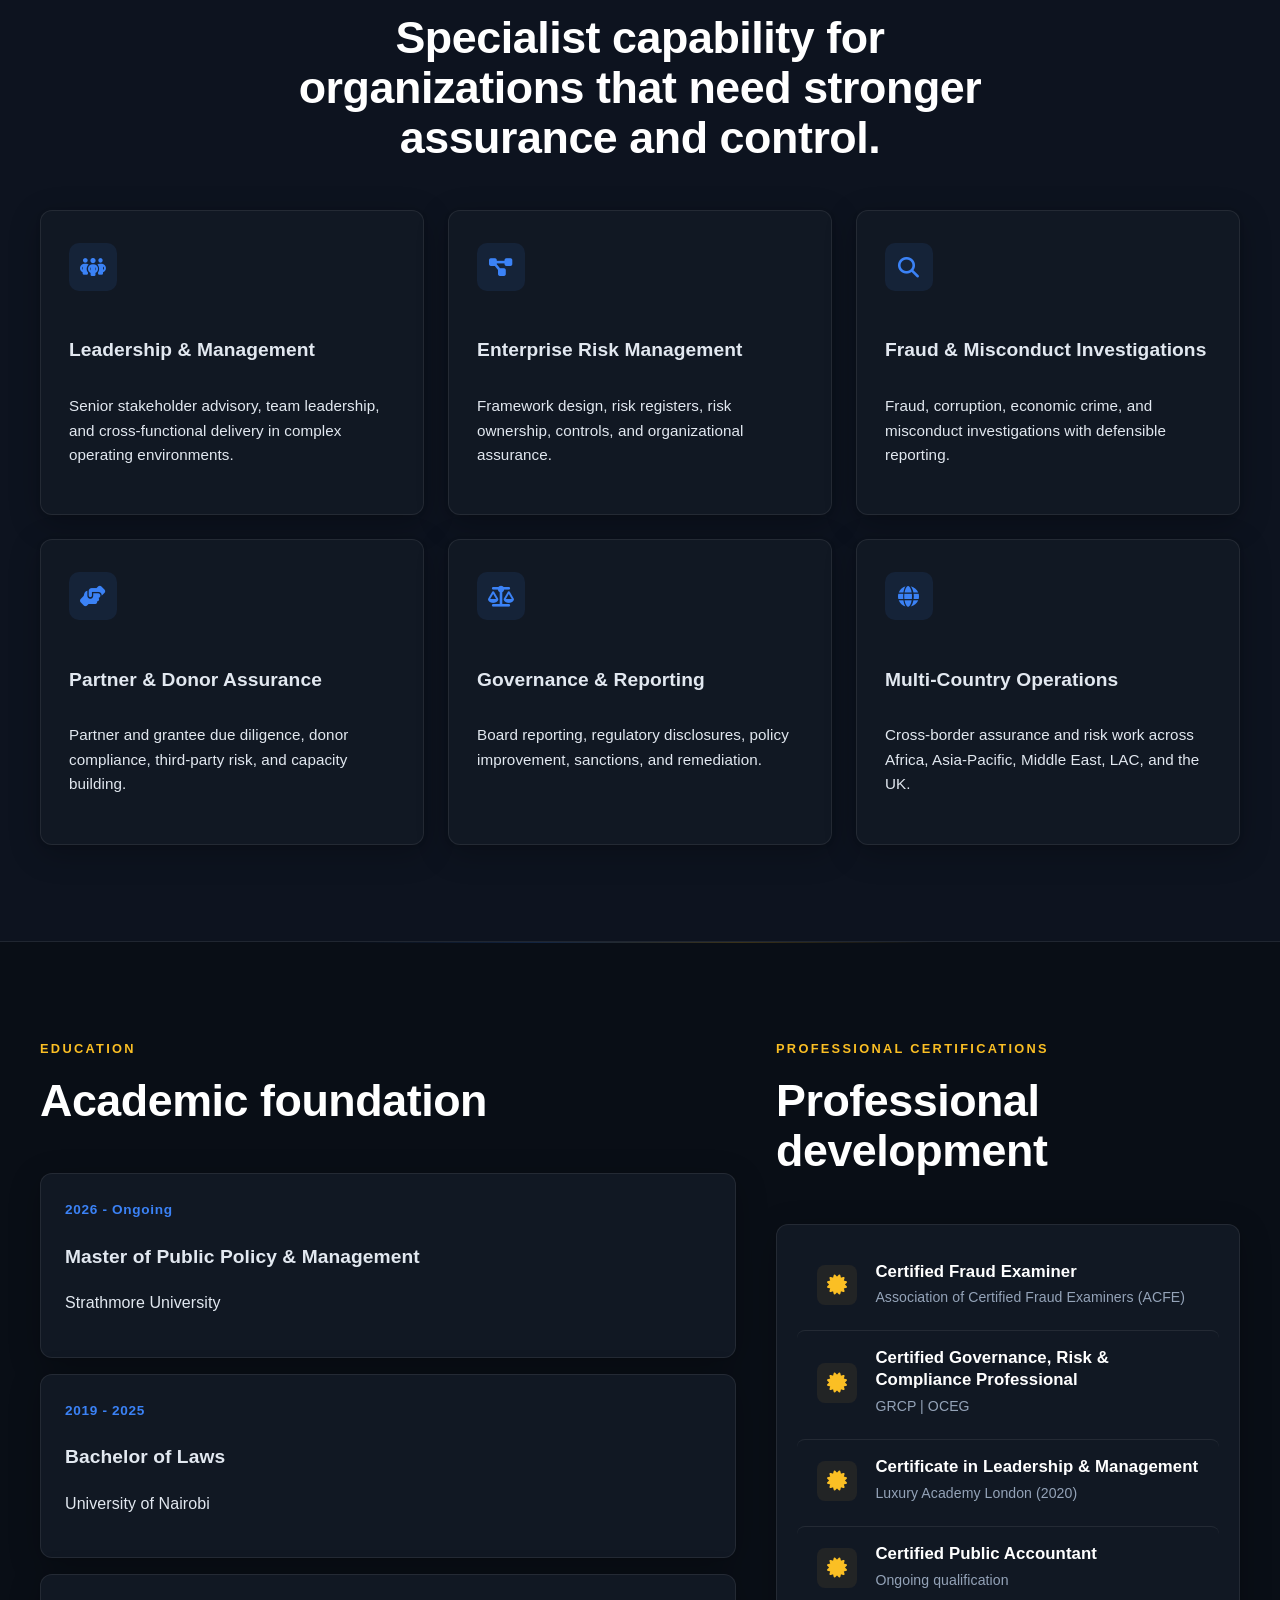
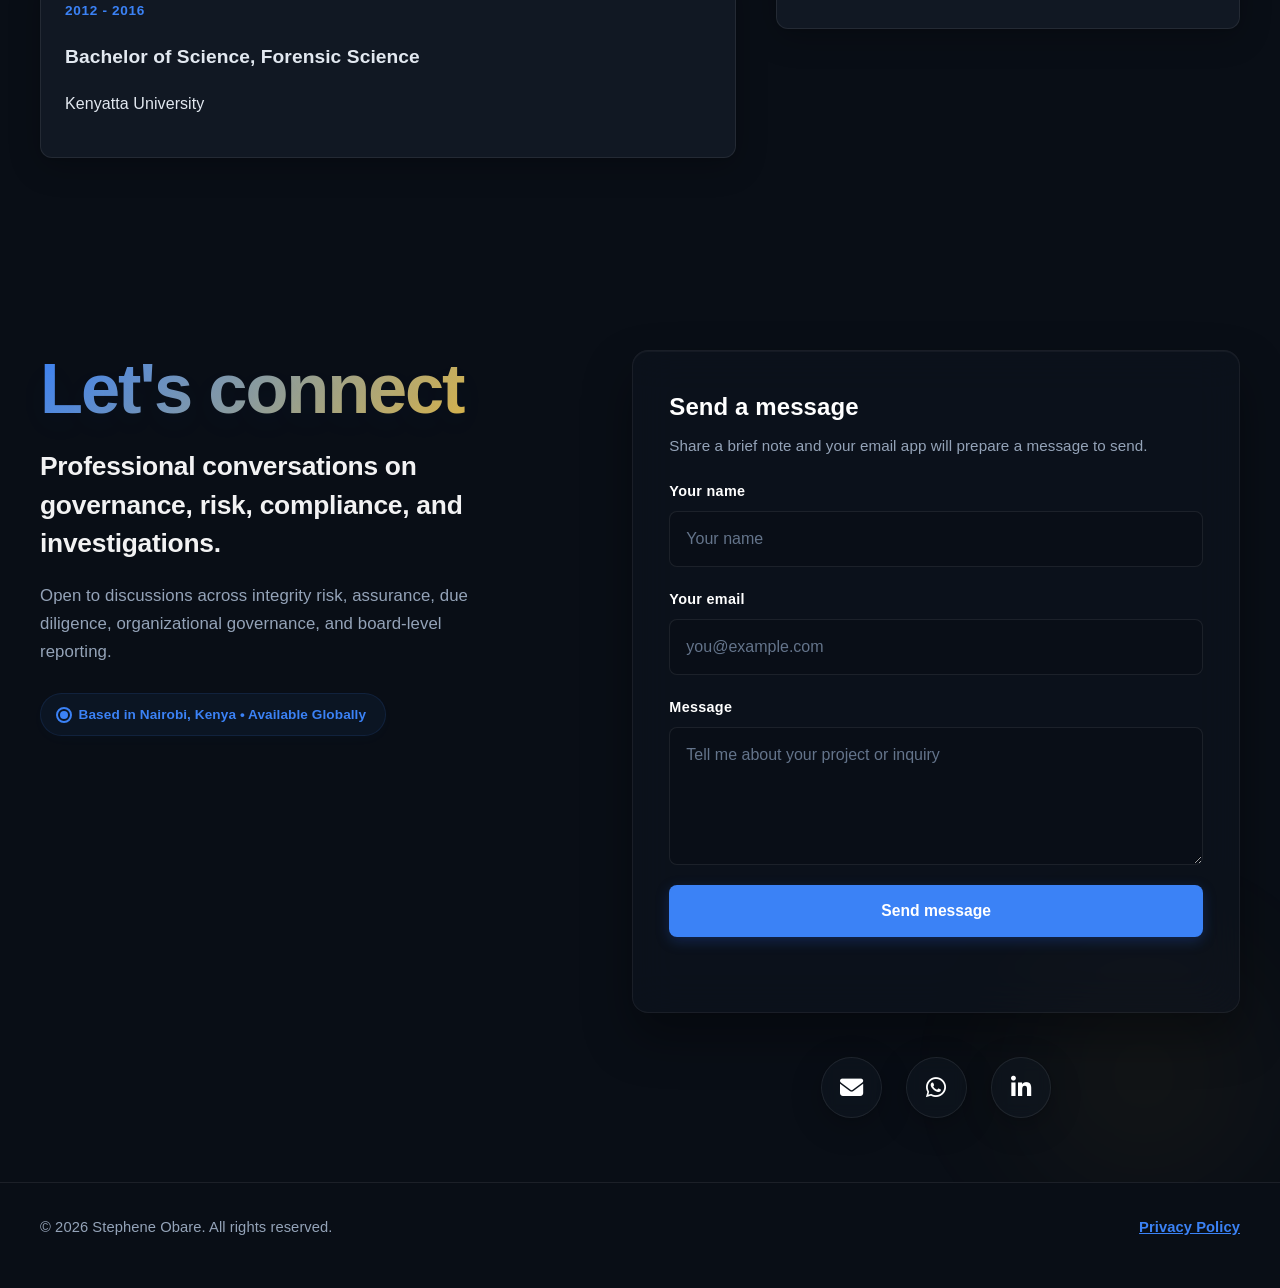
==== commit 6b385913: "added security and core skills section" ====
--- a/index.html
+++ b/index.html
@@ -3,10 +3,12 @@
   <head>
     <meta charset="UTF-8" />
     <meta name="viewport" content="width=device-width, initial-scale=1.0" />
-    <meta http-equiv="Content-Security-Policy" content="default-src 'self'; style-src 'self' https://fonts.googleapis.com https://cdnjs.cloudflare.com 'unsafe-inline'; font-src 'self' https://fonts.gstatic.com https://cdnjs.cloudflare.com; img-src 'self' data: https:; script-src 'self'; object-src 'none'; base-uri 'self'; frame-ancestors 'none'" />
+    <meta http-equiv="Content-Security-Policy" content="default-src 'self'; style-src 'self' https://fonts.googleapis.com https://cdnjs.cloudflare.com 'unsafe-inline'; font-src 'self' https://fonts.gstatic.com https://cdnjs.cloudflare.com; img-src 'self' data:; script-src 'self'; object-src 'none'; base-uri 'self'; frame-ancestors 'none'; form-action 'self' mailto:; connect-src 'none'; upgrade-insecure-requests" />
     <meta http-equiv="X-Content-Type-Options" content="nosniff" />
+    <meta http-equiv="X-Frame-Options" content="DENY" />
     <meta http-equiv="Referrer-Policy" content="strict-origin-when-cross-origin" />
-    <meta name="permissions-policy" content="geolocation=(), microphone=(), camera=()" />
+    <meta name="permissions-policy" content="geolocation=(), microphone=(), camera=(), payment=(), usb=(), bluetooth=()" />
+    <meta http-equiv="Cross-Origin-Opener-Policy" content="same-origin" />
     
     <title>Stephene Obare | Enterprise Risk, Governance & Compliance Executive</title>
     <meta name="description" content="Professional portfolio of Stephene Obare, a global enterprise risk, governance, compliance, and counter-fraud executive based in Nairobi, Kenya." />
@@ -74,7 +76,7 @@
     <link rel="preconnect" href="https://fonts.googleapis.com" />
     <link rel="preconnect" href="https://fonts.gstatic.com" crossorigin />
     <link href="https://fonts.googleapis.com/css2?family=Inter:wght@400;500;600;700;800&family=Plus+Jakarta+Sans:ital,wght@0,300..800;1,300..800&display=swap" rel="stylesheet" />
-    <link rel="stylesheet" href="https://cdnjs.cloudflare.com/ajax/libs/font-awesome/6.5.2/css/all.min.css" referrerpolicy="no-referrer" />
+    <link rel="stylesheet" href="https://cdnjs.cloudflare.com/ajax/libs/font-awesome/6.5.2/css/all.min.css" integrity="sha512-SnH5WK+bZxgPHs44uWIX+LLJAJ9/2PkPKZ5QiAj6Ta86w+fsb2TkcmfRyVX3pBnMFcV7oQPJkl9QevSCWr3W6A==" crossorigin="anonymous" referrerpolicy="no-referrer" />
     <link rel="stylesheet" href="styles.css" />
   </head>
   <body>
@@ -88,6 +90,7 @@
         </button>
         <div class="nav-links">
           <a href="#profile">Profile</a>
+          <a href="#skills">Skills</a>
           <a href="#experience">Experience</a>
           <a href="#expertise">Expertise</a>
           <a href="#credentials">Credentials</a>
@@ -123,7 +126,7 @@
         </div>
       </section>
 
-      <section class="impact-strip">
+      <section class="impact-strip" data-reveal>
         <div class="container impact-grid">
           <div><strong>10+ years</strong><span>Governance, risk, audit, compliance, and investigations experience</span></div>
           <div><strong>5 regions</strong><span>Africa, Asia-Pacific, Middle East, LAC, and the UK</span></div>
@@ -131,7 +134,7 @@
         </div>
       </section>
 
-      <section id="profile" class="section container">
+      <section id="profile" class="section container" data-reveal>
         <div class="section-heading">
           <p class="eyebrow">Executive profile</p>
           <h2>Board-ready risk insight backed by investigation and assurance depth.</h2>
@@ -153,7 +156,73 @@
         </div>
       </section>
 
-      <section id="experience" class="section section-alt">
+      <section id="skills" class="section section-alt" data-reveal>
+        <div class="container">
+          <div class="section-heading section-heading--center">
+            <p class="eyebrow">Core skills</p>
+            <h2>Specialist capabilities built across a decade of high-stakes assignments.</h2>
+          </div>
+          <div class="skills-grid">
+            <div class="skill-card" style="--i:0">
+              <div class="skill-card__icon"><i class="fa-solid fa-people-group" aria-hidden="true"></i></div>
+              <h3>Leadership & Management</h3>
+              <p>Senior stakeholder advisory, team leadership, and cross-functional delivery.</p>
+            </div>
+            <div class="skill-card" style="--i:1">
+              <div class="skill-card__icon"><i class="fa-solid fa-diagram-project" aria-hidden="true"></i></div>
+              <h3>Enterprise Risk Management</h3>
+              <p>Framework design, risk registers, controls, and organizational assurance.</p>
+            </div>
+            <div class="skill-card" style="--i:2">
+              <div class="skill-card__icon"><i class="fa-solid fa-clipboard-check" aria-hidden="true"></i></div>
+              <h3>Internal Audit & Controls</h3>
+              <p>Operational improvement, internal controls assessment, and audit execution.</p>
+            </div>
+            <div class="skill-card" style="--i:3">
+              <div class="skill-card__icon"><i class="fa-solid fa-magnifying-glass" aria-hidden="true"></i></div>
+              <h3>Fraud & Misconduct Investigations</h3>
+              <p>Corruption, economic crime, and misconduct investigations with defensible reporting.</p>
+            </div>
+            <div class="skill-card" style="--i:4">
+              <div class="skill-card__icon"><i class="fa-solid fa-handshake-angle" aria-hidden="true"></i></div>
+              <h3>Partner & Grantee Due Diligence</h3>
+              <p>Third-party risk screening, partner vetting, and grantee assurance reviews.</p>
+            </div>
+            <div class="skill-card" style="--i:5">
+              <div class="skill-card__icon"><i class="fa-solid fa-file-shield" aria-hidden="true"></i></div>
+              <h3>Donor Compliance & Assurance</h3>
+              <p>Donor reporting, compliance frameworks, and funding accountability.</p>
+            </div>
+            <div class="skill-card" style="--i:6">
+              <div class="skill-card__icon"><i class="fa-solid fa-scale-balanced" aria-hidden="true"></i></div>
+              <h3>Board & Regulatory Reporting</h3>
+              <p>Board advisory, regulatory disclosures, and strategic risk reporting.</p>
+            </div>
+            <div class="skill-card" style="--i:7">
+              <div class="skill-card__icon"><i class="fa-solid fa-shield-halved" aria-hidden="true"></i></div>
+              <h3>Sanctions & Remediation</h3>
+              <p>Sanctions screening, counter-terrorism financing, and remediation plans.</p>
+            </div>
+            <div class="skill-card" style="--i:8">
+              <div class="skill-card__icon"><i class="fa-solid fa-gears" aria-hidden="true"></i></div>
+              <h3>Policy & Process Improvement</h3>
+              <p>Policy development, process re-engineering, and operational efficiency.</p>
+            </div>
+            <div class="skill-card" style="--i:9">
+              <div class="skill-card__icon"><i class="fa-solid fa-chalkboard-user" aria-hidden="true"></i></div>
+              <h3>Capacity Building</h3>
+              <p>Training design, institutional strengthening, and knowledge transfer programs.</p>
+            </div>
+            <div class="skill-card" style="--i:10">
+              <div class="skill-card__icon"><i class="fa-solid fa-globe" aria-hidden="true"></i></div>
+              <h3>Cross-border Operations</h3>
+              <p>Multi-country assurance across Africa, Asia-Pacific, Middle East, LAC, and the UK.</p>
+            </div>
+          </div>
+        </div>
+      </section>
+
+      <section id="experience" class="section" data-reveal>
         <div class="container">
           <div class="section-heading">
             <p class="eyebrow">Selected work experience</p>
@@ -206,22 +275,24 @@
         </div>
       </section>
 
-      <section id="expertise" class="section container">
-        <div class="section-heading">
-          <p class="eyebrow">Core competencies</p>
-          <h2>Specialist capability for organizations that need stronger assurance and control.</h2>
-        </div>
-        <div class="competency-grid">
-          <article><i class="fa-solid fa-people-group" aria-hidden="true"></i><h3>Leadership & Management</h3><p>Senior stakeholder advisory, team leadership, and cross-functional delivery in complex operating environments.</p></article>
-          <article><i class="fa-solid fa-diagram-project" aria-hidden="true"></i><h3>Enterprise Risk Management</h3><p>Framework design, risk registers, risk ownership, controls, and organizational assurance.</p></article>
-          <article><i class="fa-solid fa-magnifying-glass" aria-hidden="true"></i><h3>Fraud & Misconduct Investigations</h3><p>Fraud, corruption, economic crime, and misconduct investigations with defensible reporting.</p></article>
-          <article><i class="fa-solid fa-handshake-angle" aria-hidden="true"></i><h3>Partner & Donor Assurance</h3><p>Partner and grantee due diligence, donor compliance, third-party risk, and capacity building.</p></article>
-          <article><i class="fa-solid fa-scale-balanced" aria-hidden="true"></i><h3>Governance & Reporting</h3><p>Board reporting, regulatory disclosures, policy improvement, sanctions, and remediation.</p></article>
-          <article><i class="fa-solid fa-globe" aria-hidden="true"></i><h3>Multi-Country Operations</h3><p>Cross-border assurance and risk work across Africa, Asia-Pacific, Middle East, LAC, and the UK.</p></article>
-        </div>
-      </section>
-
-      <section id="credentials" class="section section-alt">
+      <section id="expertise" class="section section-alt" data-reveal>
+        <div class="container">
+          <div class="section-heading section-heading--center">
+            <p class="eyebrow">Core competencies</p>
+            <h2>Specialist capability for organizations that need stronger assurance and control.</h2>
+          </div>
+          <div class="competency-grid">
+            <article><i class="fa-solid fa-people-group" aria-hidden="true"></i><h3>Leadership &amp; Management</h3><p>Senior stakeholder advisory, team leadership, and cross-functional delivery in complex operating environments.</p></article>
+            <article><i class="fa-solid fa-diagram-project" aria-hidden="true"></i><h3>Enterprise Risk Management</h3><p>Framework design, risk registers, risk ownership, controls, and organizational assurance.</p></article>
+            <article><i class="fa-solid fa-magnifying-glass" aria-hidden="true"></i><h3>Fraud &amp; Misconduct Investigations</h3><p>Fraud, corruption, economic crime, and misconduct investigations with defensible reporting.</p></article>
+            <article><i class="fa-solid fa-handshake-angle" aria-hidden="true"></i><h3>Partner &amp; Donor Assurance</h3><p>Partner and grantee due diligence, donor compliance, third-party risk, and capacity building.</p></article>
+            <article><i class="fa-solid fa-scale-balanced" aria-hidden="true"></i><h3>Governance &amp; Reporting</h3><p>Board reporting, regulatory disclosures, policy improvement, sanctions, and remediation.</p></article>
+            <article><i class="fa-solid fa-globe" aria-hidden="true"></i><h3>Multi-Country Operations</h3><p>Cross-border assurance and risk work across Africa, Asia-Pacific, Middle East, LAC, and the UK.</p></article>
+          </div>
+        </div>
+      </section>
+
+      <section id="credentials" class="section" data-reveal>
         <div class="container credentials-grid">
           <div>
             <div class="section-heading"><p class="eyebrow">Education</p><h2>Academic foundation</h2></div>
@@ -267,7 +338,7 @@
         </div>
       </section>
 
-      <section id="contact" class="section contact-section">
+      <section id="contact" class="section contact-section" data-reveal>
         <div class="container contact-shell">
           <div class="contact-overview">
             <div class="contact-copy">
@@ -288,15 +359,15 @@
               </div>
               <div class="form-group">
                 <label for="contact-name">Your name</label>
-                <input id="contact-name" name="name" type="text" placeholder="Your name" required />
+                <input id="contact-name" name="name" type="text" placeholder="Your name" required maxlength="100" autocomplete="name" />
               </div>
               <div class="form-group">
                 <label for="contact-email">Your email</label>
-                <input id="contact-email" name="email" type="email" placeholder="you@example.com" required />
+                <input id="contact-email" name="email" type="email" placeholder="you@example.com" required maxlength="254" autocomplete="email" pattern="[^\s@]+@[^\s@]+\.[^\s@]+" />
               </div>
               <div class="form-group">
                 <label for="contact-message">Message</label>
-                <textarea id="contact-message" name="message" rows="4" placeholder="Tell me about your project or inquiry" required></textarea>
+                <textarea id="contact-message" name="message" rows="4" placeholder="Tell me about your project or inquiry" required maxlength="2000"></textarea>
               </div>
               <button type="submit" class="btn btn-primary">Send message</button>
               <p id="contact-status" class="form-status" aria-live="polite"></p>
--- a/styles.css
+++ b/styles.css
@@ -12,6 +12,7 @@
   --shadow-hover: 0 16px 48px rgba(0, 0, 0, 0.4), 0 4px 16px rgba(0, 0, 0, 0.2);
   --font-heading: 'Plus Jakarta Sans', 'Inter', sans-serif;
   --font-body: 'Inter', sans-serif;
+  --section-gap: clamp(4rem, 8vw, 6rem);
 }
 
 * {
@@ -27,8 +28,11 @@
   font-family: var(--font-body);
   color: var(--ink);
   line-height: 1.7;
+  letter-spacing: 0.005em;
   background: var(--paper);
   overflow-x: hidden;
+  -webkit-font-smoothing: antialiased;
+  -moz-osx-font-smoothing: grayscale;
 }
 
 body::before {
@@ -389,7 +393,8 @@
 }
 
 .section {
-  padding: clamp(2.5rem, 5vw, 4rem) 0;
+  padding: var(--section-gap) 0;
+  position: relative;
 }
 
 .section-alt {
@@ -399,7 +404,14 @@
 
 .section-heading {
   max-width: 800px;
-  margin-bottom: clamp(1.5rem, 3.5vw, 2rem);
+  margin-bottom: clamp(2rem, 4vw, 3rem);
+}
+
+.section-heading--center {
+  max-width: 700px;
+  margin-left: auto;
+  margin-right: auto;
+  text-align: center;
 }
 
 .section-heading h2,
@@ -501,6 +513,79 @@
   font-weight: 700;
   font-size: 1.05rem;
   line-height: 1.4;
+}
+
+/* ── Skills Grid ── */
+
+.skills-grid {
+  display: grid;
+  grid-template-columns: repeat(3, minmax(0, 1fr));
+  gap: 1.25rem;
+}
+
+.skill-card {
+  padding: 1.75rem 1.5rem;
+  border: 1px solid var(--line);
+  border-radius: 12px;
+  background: var(--panel);
+  box-shadow: var(--shadow);
+  transition: all 0.35s cubic-bezier(0.25, 0.46, 0.45, 0.94);
+  opacity: 0;
+  transform: translateY(20px);
+}
+
+[data-reveal].revealed .skill-card {
+  animation: card-in 0.5s cubic-bezier(0.25, 0.46, 0.45, 0.94) forwards;
+  animation-delay: calc(var(--i) * 0.06s);
+}
+
+@keyframes card-in {
+  to {
+    opacity: 1;
+    transform: translateY(0);
+  }
+}
+
+.skill-card:hover {
+  transform: translateY(-5px);
+  border-color: rgba(59, 130, 246, 0.25);
+  box-shadow: var(--shadow-hover);
+}
+
+.skill-card__icon {
+  display: inline-flex;
+  align-items: center;
+  justify-content: center;
+  width: 44px;
+  height: 44px;
+  border-radius: 10px;
+  background: rgba(59, 130, 246, 0.1);
+  color: var(--accent);
+  font-size: 1.15rem;
+  margin-bottom: 1.15rem;
+  transition: all 0.3s ease;
+}
+
+.skill-card:hover .skill-card__icon {
+  background: var(--accent);
+  color: #fff;
+  transform: scale(1.08);
+}
+
+.skill-card h3 {
+  margin: 0 0 0.5rem;
+  font-family: var(--font-heading);
+  font-size: 1.05rem;
+  font-weight: 800;
+  color: var(--navy);
+  line-height: 1.3;
+}
+
+.skill-card p {
+  margin: 0;
+  color: var(--muted);
+  font-size: 0.9rem;
+  line-height: 1.55;
 }
 
 .timeline {
@@ -1045,6 +1130,44 @@
   font-weight: 700;
 }
 
+.form-status--error {
+  color: var(--clay);
+}
+
+.form-status--success {
+  color: #22c55e;
+}
+
+/* ── Scroll Reveal ── */
+
+[data-reveal] {
+  opacity: 0;
+  transform: translateY(32px);
+  transition: opacity 0.7s cubic-bezier(0.25, 0.46, 0.45, 0.94),
+              transform 0.7s cubic-bezier(0.25, 0.46, 0.45, 0.94);
+}
+
+[data-reveal].revealed {
+  opacity: 1;
+  transform: translateY(0);
+}
+
+/* ── Section Dividers ── */
+
+.section + .section::before,
+.section-alt + .section::before {
+  content: '';
+  position: absolute;
+  top: 0;
+  left: 50%;
+  transform: translateX(-50%);
+  width: min(80%, 600px);
+  height: 1px;
+  background: linear-gradient(90deg, transparent, var(--accent), var(--brass), transparent);
+  opacity: 0.2;
+  pointer-events: none;
+}
+
 .site-footer {
   padding: 2rem 0 3rem;
   border-top: 1px solid var(--line);
@@ -1100,7 +1223,8 @@
     text-align: right;
   }
 
-  .competency-grid {
+  .competency-grid,
+  .skills-grid {
     grid-template-columns: repeat(2, minmax(0, 1fr));
   }
 }
@@ -1151,6 +1275,10 @@
     grid-template-columns: 1fr;
   }
 
+  .skills-grid {
+    grid-template-columns: repeat(2, minmax(0, 1fr));
+  }
+
   .hero-actions {
     display: grid;
   }
@@ -1199,8 +1327,20 @@
     padding: 1.25rem;
   }
 
-  .competency-grid {
+  .competency-grid,
+  .skills-grid {
     grid-template-columns: 1fr;
+  }
+
+  .skill-card {
+    padding: 1.25rem;
+  }
+
+  .skill-card__icon {
+    width: 38px;
+    height: 38px;
+    font-size: 1rem;
+    margin-bottom: 0.85rem;
   }
 }
 
@@ -1215,4 +1355,14 @@
     transition-duration: 0.01ms !important;
     animation-duration: 0.01ms !important;
   }
-}
+
+  [data-reveal] {
+    opacity: 1;
+    transform: none;
+  }
+
+  .skill-card {
+    opacity: 1;
+    transform: none;
+  }
+}
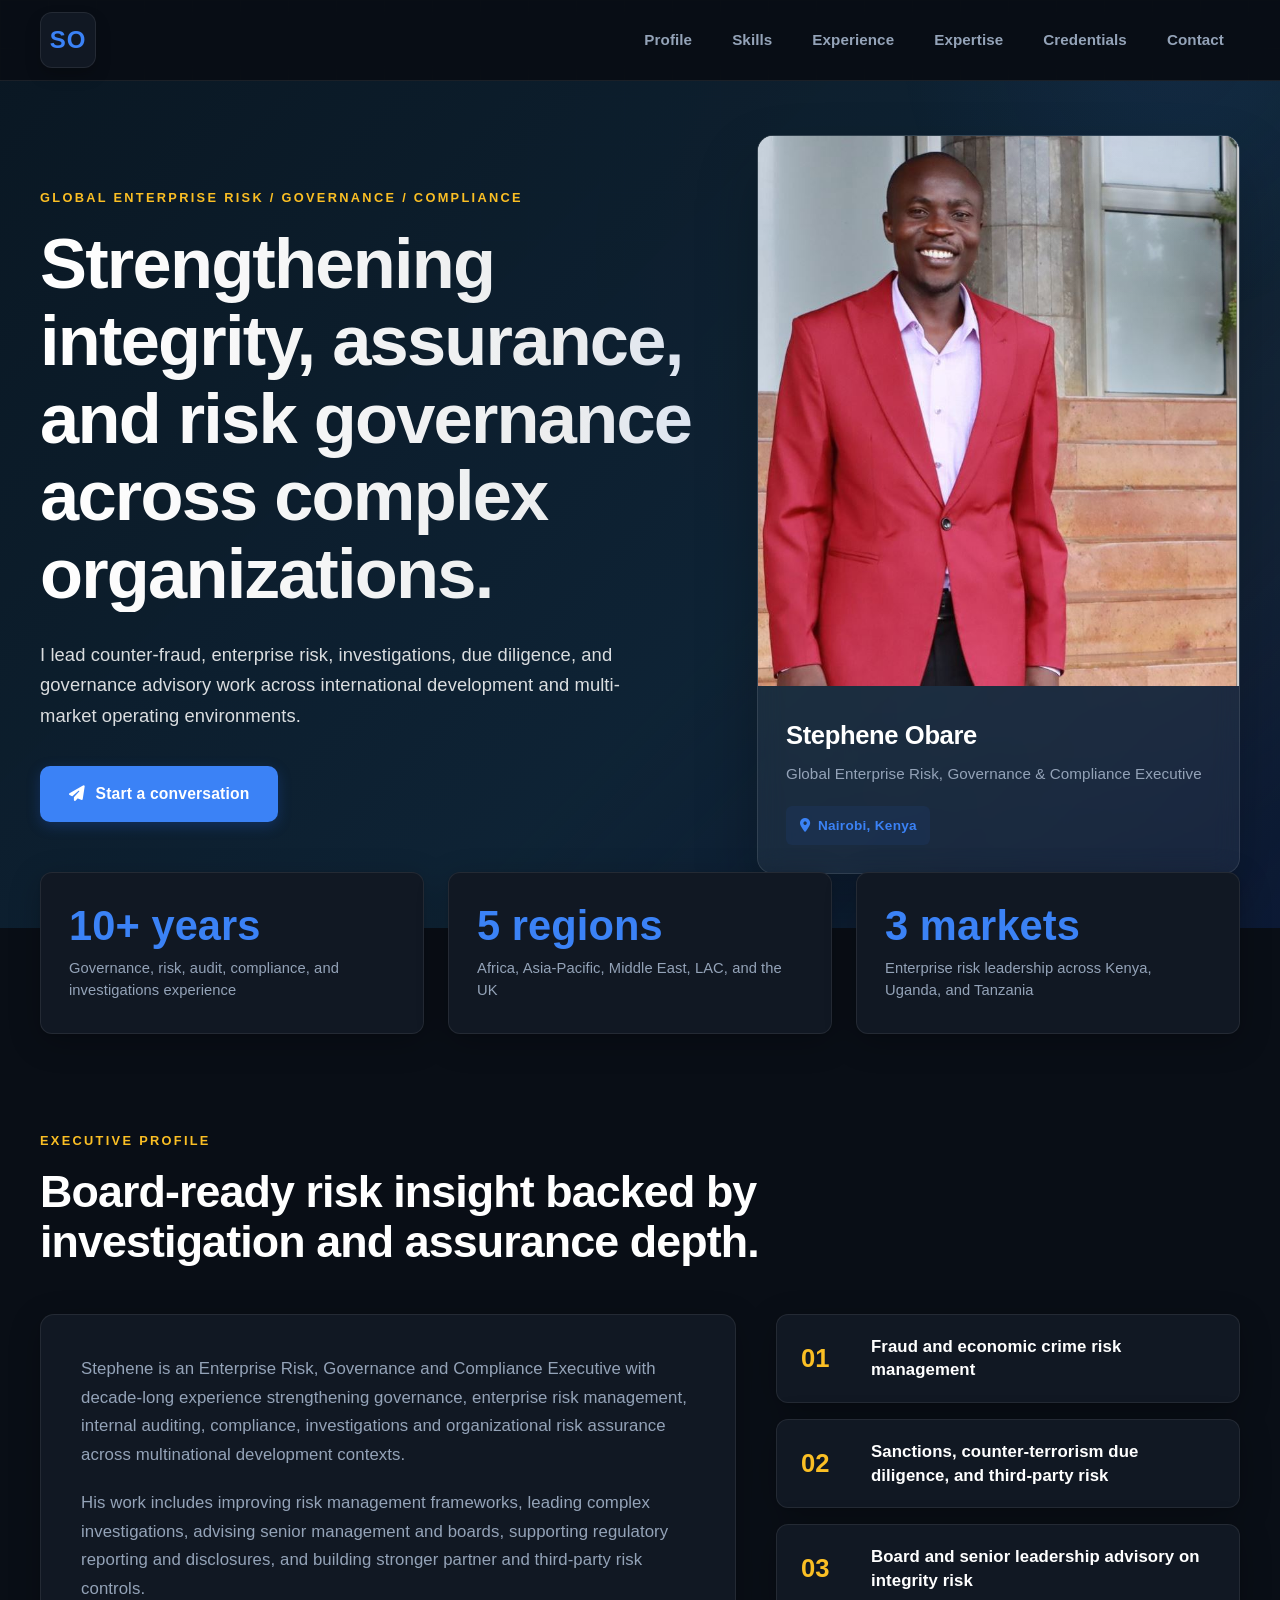
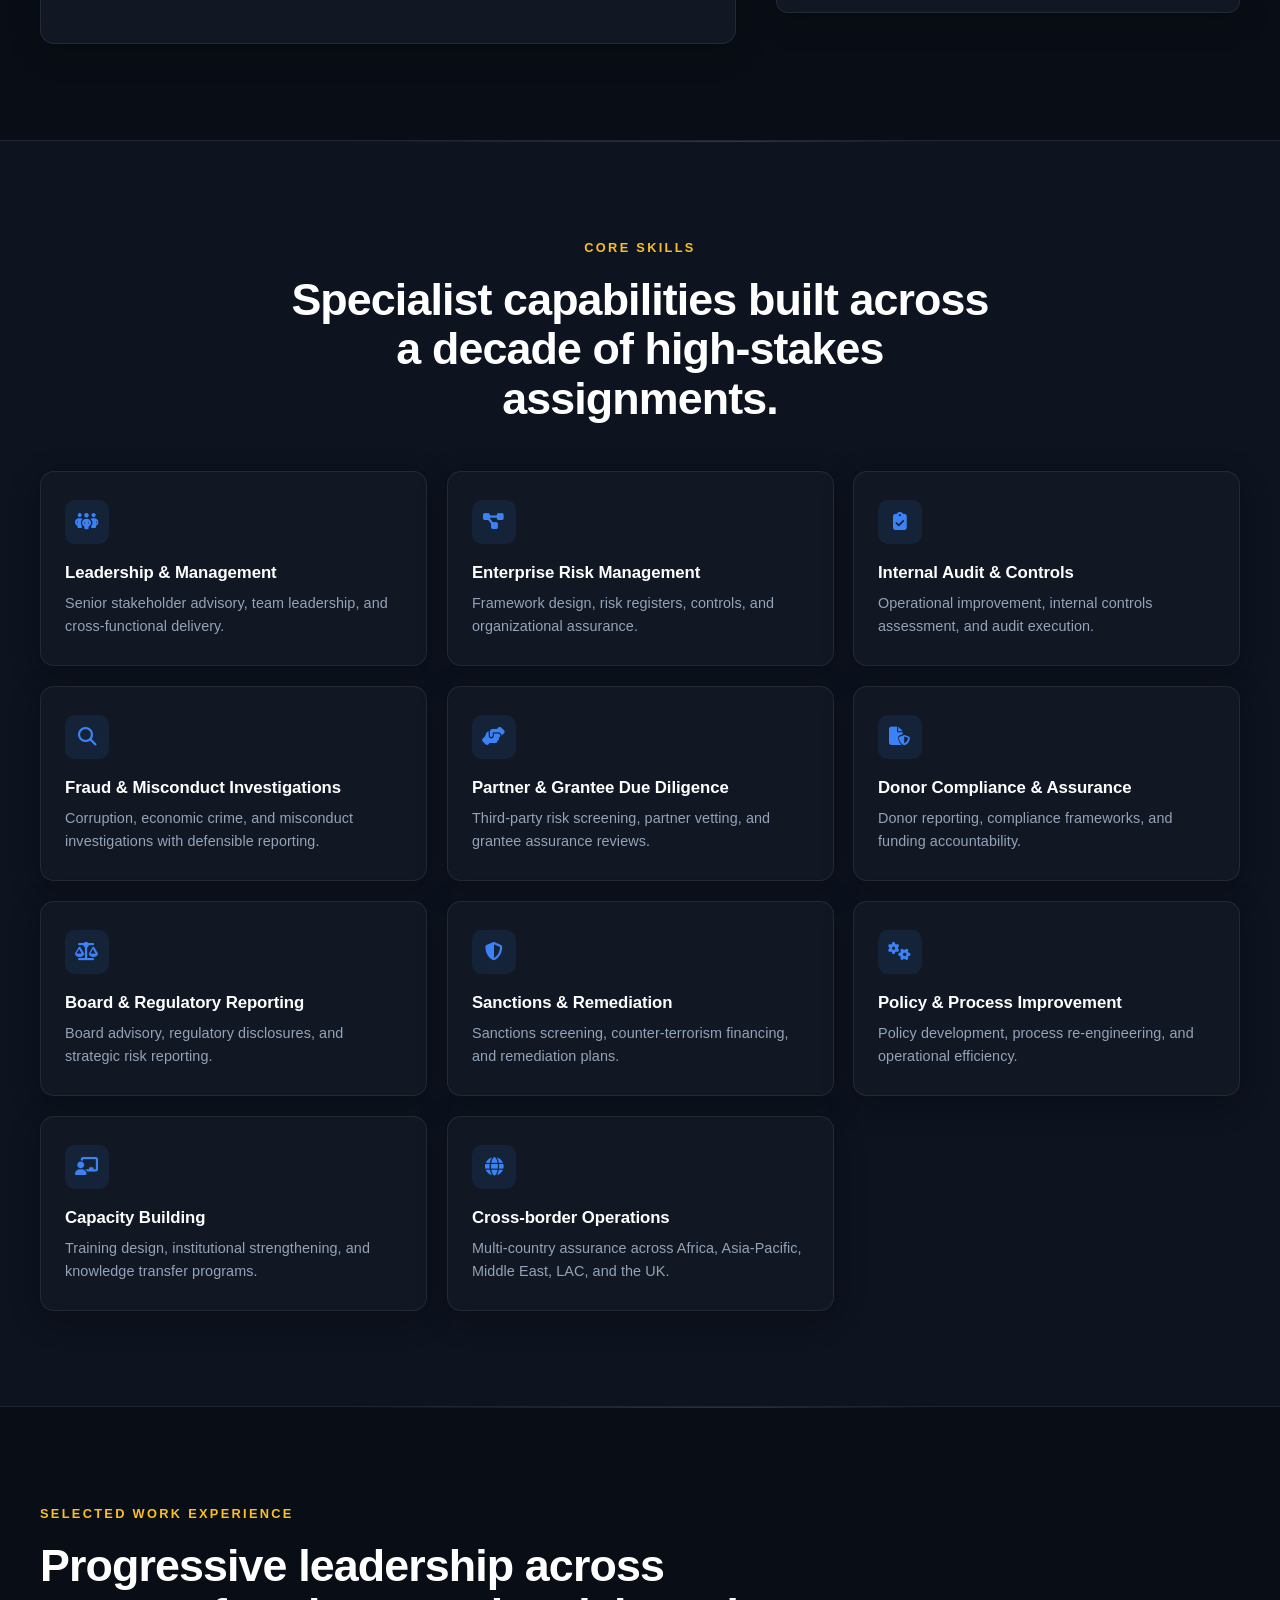
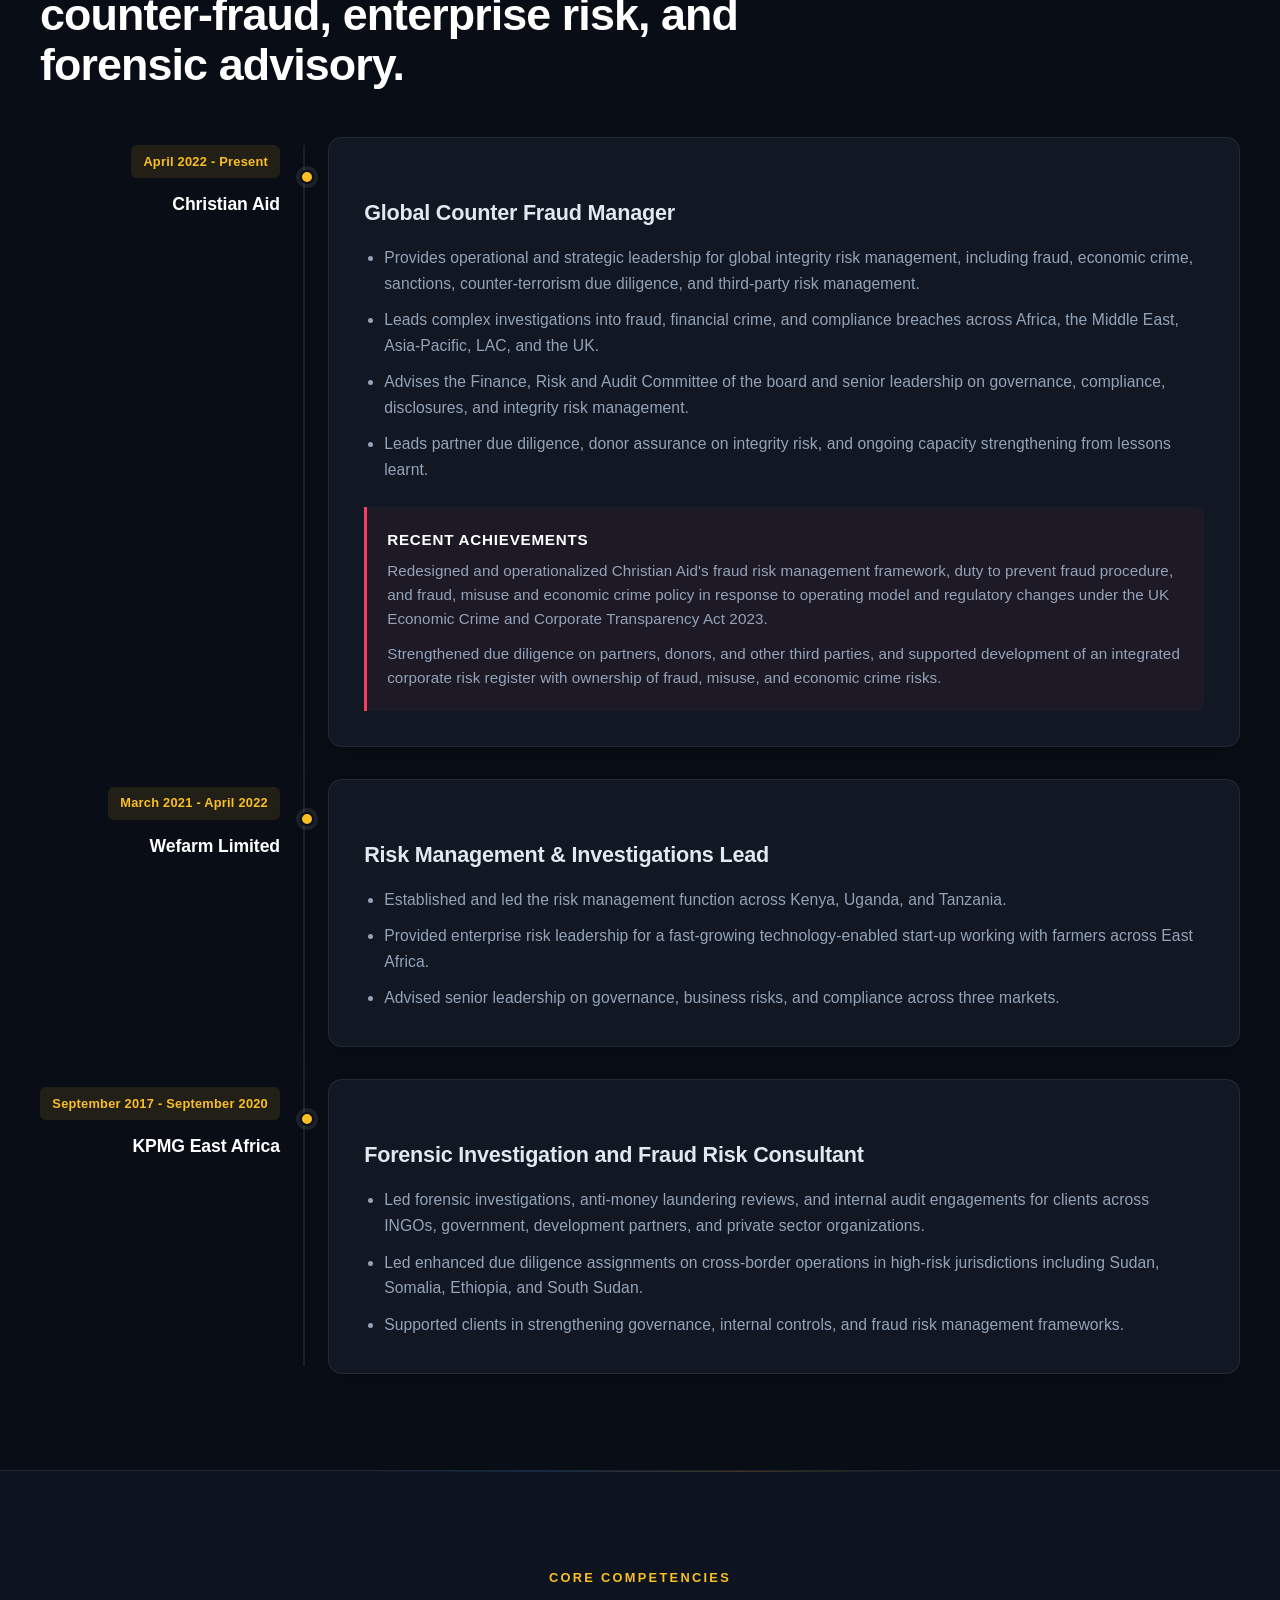
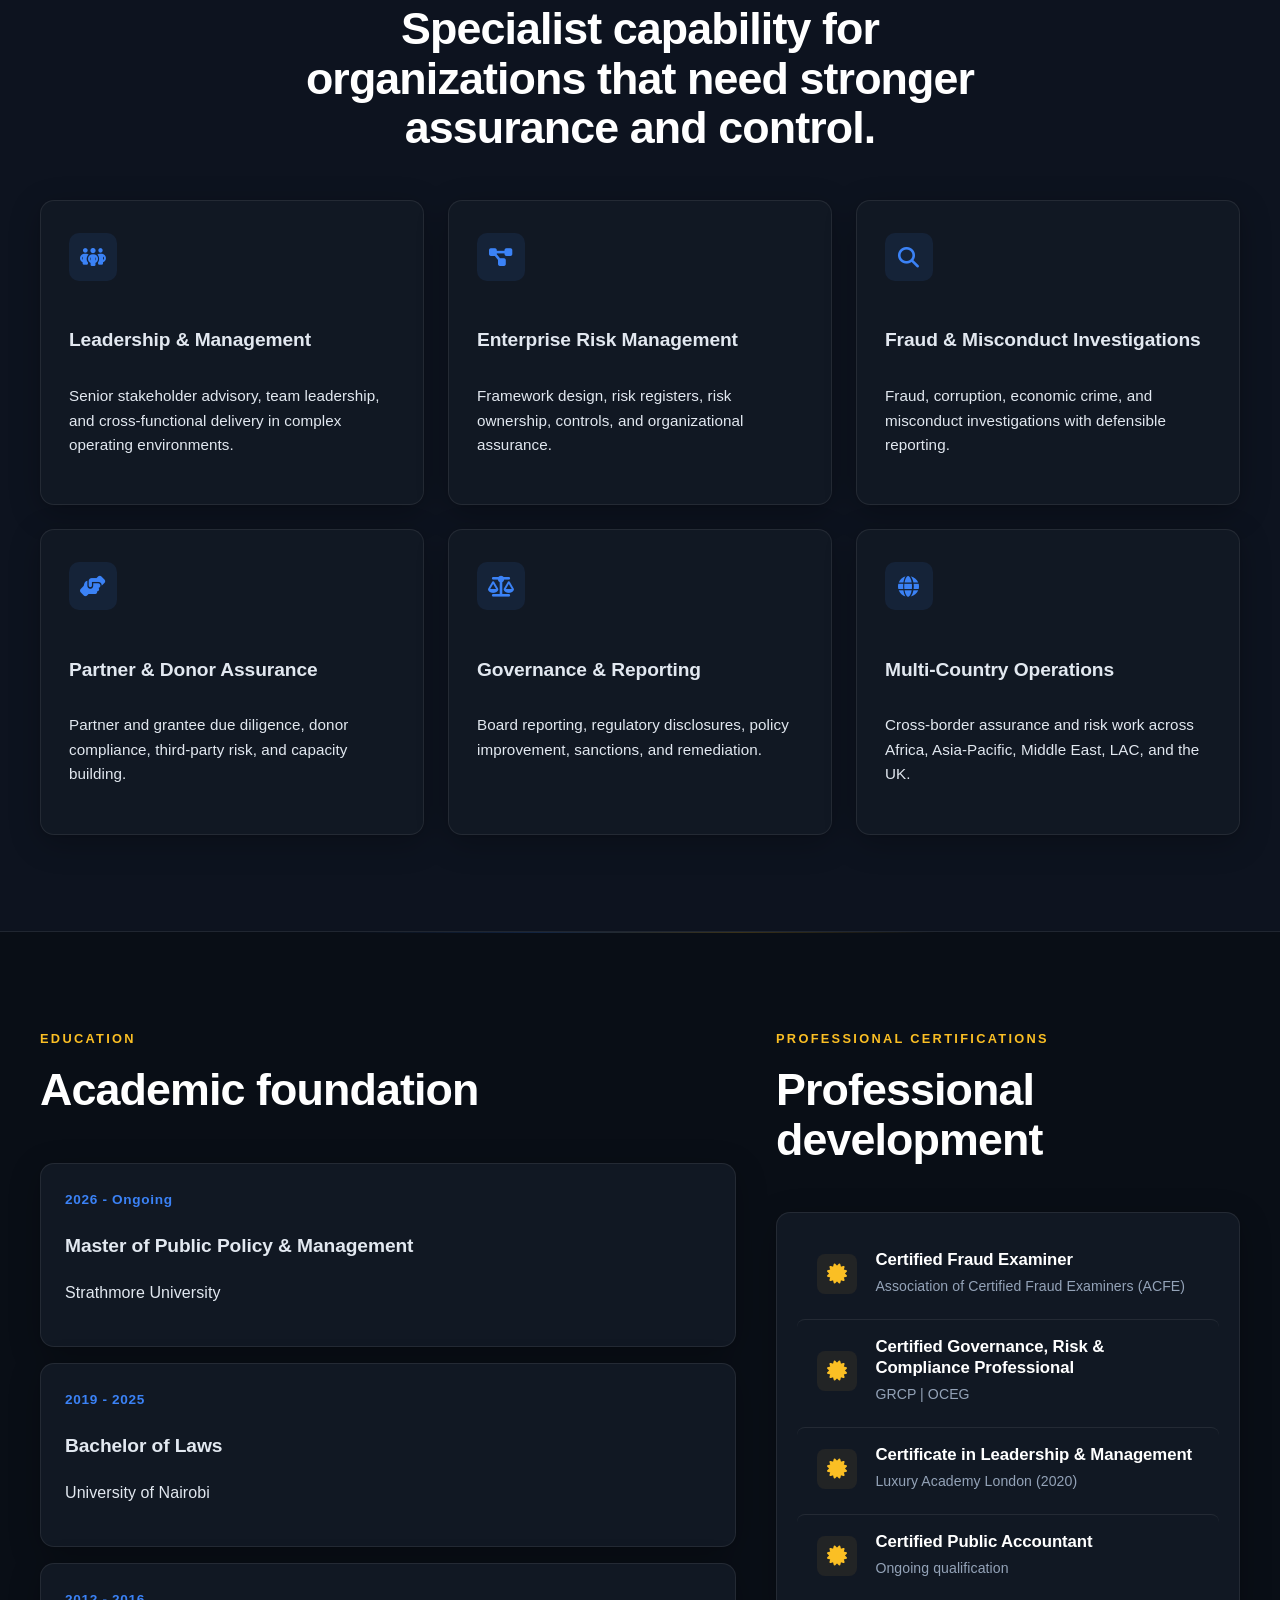
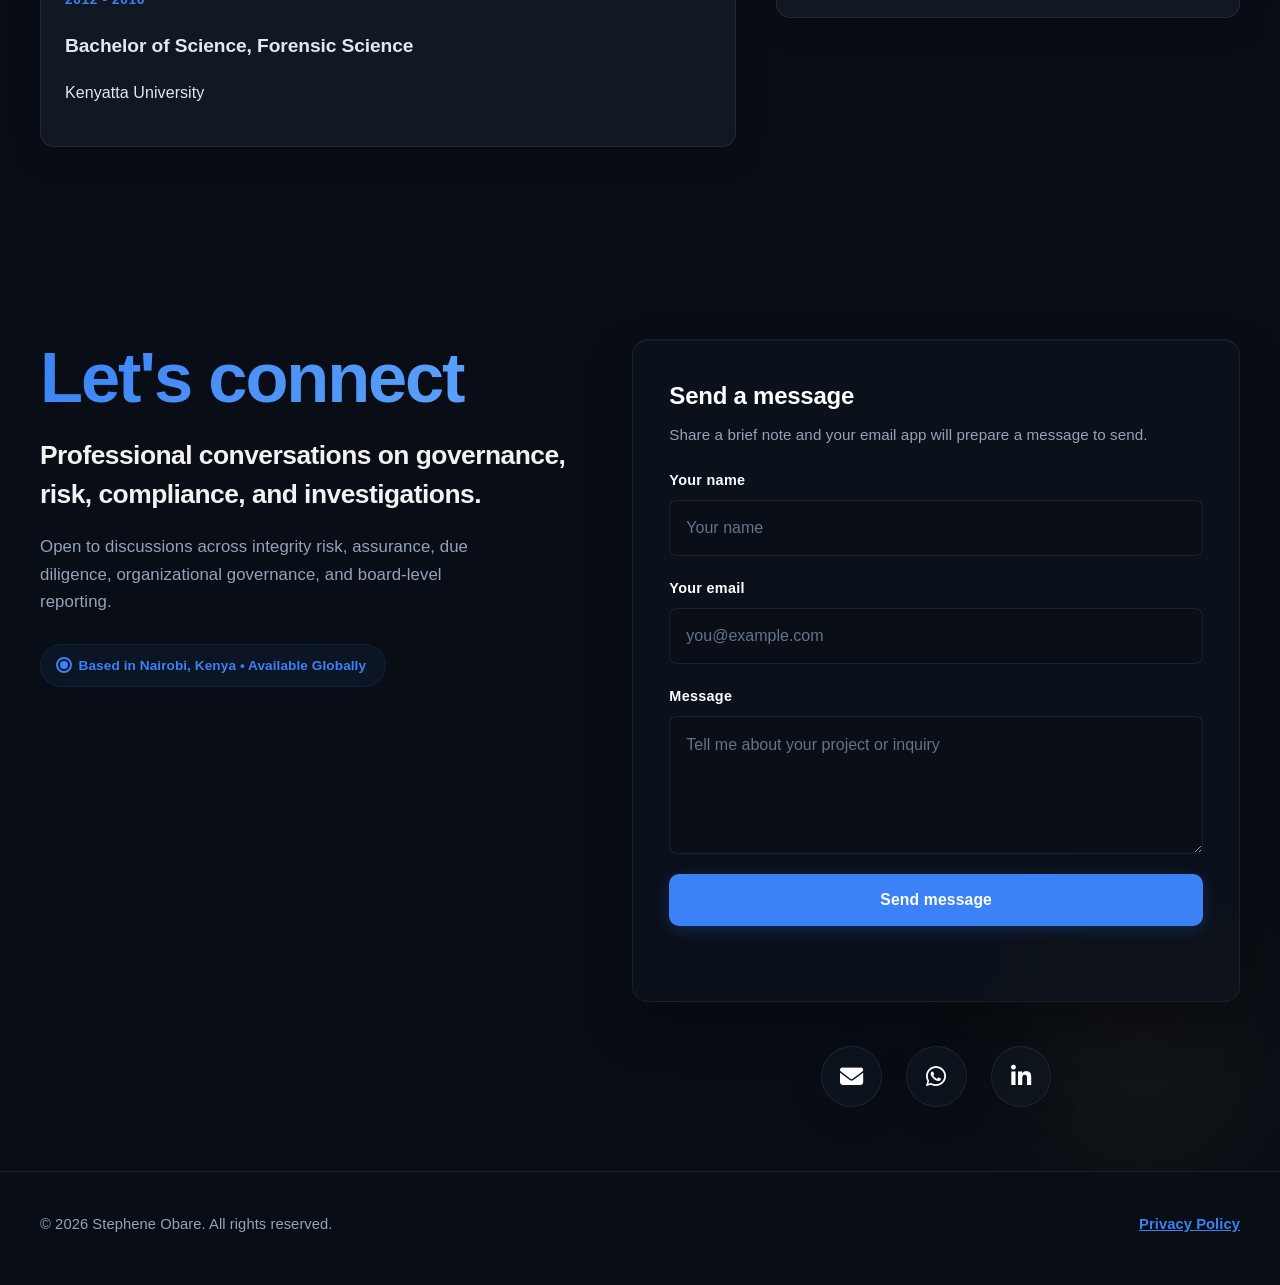
==== commit 54cb9fcd: "formatted the privacy policy" ====
--- a/index.html
+++ b/index.html
@@ -75,7 +75,7 @@
     </script>
     <link rel="preconnect" href="https://fonts.googleapis.com" />
     <link rel="preconnect" href="https://fonts.gstatic.com" crossorigin />
-    <link href="https://fonts.googleapis.com/css2?family=Inter:wght@400;500;600;700;800&family=Plus+Jakarta+Sans:ital,wght@0,300..800;1,300..800&display=swap" rel="stylesheet" />
+    <link href="https://fonts.googleapis.com/css2?family=Inter:opsz,wght@14..32,400;14..32,500;14..32,600;14..32,700;14..32,800&family=Outfit:wght@300;400;500;600;700;800;900&family=Plus+Jakarta+Sans:ital,wght@0,300..800;1,300..800&display=swap" rel="stylesheet" />
     <link rel="stylesheet" href="https://cdnjs.cloudflare.com/ajax/libs/font-awesome/6.5.2/css/all.min.css" integrity="sha512-SnH5WK+bZxgPHs44uWIX+LLJAJ9/2PkPKZ5QiAj6Ta86w+fsb2TkcmfRyVX3pBnMFcV7oQPJkl9QevSCWr3W6A==" crossorigin="anonymous" referrerpolicy="no-referrer" />
     <link rel="stylesheet" href="styles.css" />
   </head>
--- a/styles.css
+++ b/styles.css
@@ -10,9 +10,12 @@
   --line: rgba(255, 255, 255, 0.08);
   --shadow: 0 8px 32px rgba(0, 0, 0, 0.24), 0 1px 4px rgba(0, 0, 0, 0.12);
   --shadow-hover: 0 16px 48px rgba(0, 0, 0, 0.4), 0 4px 16px rgba(0, 0, 0, 0.2);
+  --font-display: 'Outfit', 'Plus Jakarta Sans', sans-serif;
   --font-heading: 'Plus Jakarta Sans', 'Inter', sans-serif;
   --font-body: 'Inter', sans-serif;
   --section-gap: clamp(4rem, 8vw, 6rem);
+  --ease-out-expo: cubic-bezier(0.16, 1, 0.3, 1);
+  --ease-spring: cubic-bezier(0.175, 0.885, 0.32, 1.275);
 }
 
 * {
@@ -33,6 +36,8 @@
   overflow-x: hidden;
   -webkit-font-smoothing: antialiased;
   -moz-osx-font-smoothing: grayscale;
+  font-feature-settings: 'cv02', 'cv03', 'cv04', 'cv11';
+  text-rendering: optimizeLegibility;
 }
 
 body::before {
@@ -91,18 +96,18 @@
   border-radius: 12px;
   background: var(--panel);
   color: var(--accent);
-  font-family: var(--font-heading);
-  font-weight: 850;
-  font-size: 1.4rem;
-  letter-spacing: 0.02em;
+  font-family: var(--font-display);
+  font-weight: 800;
+  font-size: 1.5rem;
+  letter-spacing: 0.04em;
   box-shadow: 0 8px 16px rgba(0, 0, 0, 0.2);
-  transition: transform 0.25s ease, box-shadow 0.25s ease;
+  transition: transform 0.4s var(--ease-spring), box-shadow 0.3s ease;
   border: 1px solid var(--line);
 }
 
 .logo:hover {
-  transform: translateY(-2px);
-  box-shadow: 0 12px 20px rgba(0, 0, 0, 0.3);
+  transform: translateY(-3px) scale(1.05);
+  box-shadow: 0 12px 24px rgba(59, 130, 246, 0.2);
 }
 
 .nav-links {
@@ -163,12 +168,73 @@
   overflow: hidden;
 }
 
+.hero-shell::after {
+  content: '';
+  position: absolute;
+  top: -40%;
+  right: -15%;
+  width: 600px;
+  height: 600px;
+  background: radial-gradient(circle, rgba(59, 130, 246, 0.08) 0%, transparent 65%);
+  pointer-events: none;
+  animation: hero-glow 8s ease-in-out infinite alternate;
+}
+
+@keyframes hero-glow {
+  0%   { transform: translate(0, 0) scale(1); opacity: 0.6; }
+  100% { transform: translate(-30px, 20px) scale(1.15); opacity: 1; }
+}
+
 .hero {
   display: grid;
   grid-template-columns: minmax(0, 1.15fr) minmax(320px, 0.85fr);
   gap: clamp(2rem, 5vw, 5rem);
   align-items: center;
   padding: clamp(3rem, 6vh, 4.5rem) 0;
+}
+
+/* ── Hero Entrance Animations ── */
+
+.hero-copy .eyebrow {
+  animation: hero-fade-up 0.8s var(--ease-out-expo) 0.1s both;
+}
+
+.hero-copy h1 {
+  animation: hero-fade-up 0.9s var(--ease-out-expo) 0.25s both;
+}
+
+.hero-text {
+  animation: hero-fade-up 0.9s var(--ease-out-expo) 0.4s both;
+}
+
+.hero-actions {
+  animation: hero-fade-up 0.9s var(--ease-out-expo) 0.55s both;
+}
+
+.profile-card {
+  animation: hero-card-in 1s var(--ease-out-expo) 0.35s both;
+}
+
+@keyframes hero-fade-up {
+  from {
+    opacity: 0;
+    transform: translateY(28px);
+  }
+  to {
+    opacity: 1;
+    transform: translateY(0);
+  }
+}
+
+@keyframes hero-card-in {
+  from {
+    opacity: 0;
+    transform: translateY(40px) scale(0.97);
+  }
+  to {
+    opacity: 1;
+    transform: translateY(0) scale(1);
+  }
 }
 
 .eyebrow {
@@ -185,16 +251,34 @@
 .section-heading h2,
 .contact-copy h2 {
   margin: 0;
-  font-family: var(--font-heading);
+  font-family: var(--font-display);
   color: var(--navy);
-  line-height: 1.12;
+  line-height: 1.1;
   font-weight: 800;
 }
 
 .hero h1 {
   color: #ffffff;
   font-size: clamp(2.5rem, 5.5vw, 4.4rem);
-  letter-spacing: -0.02em;
+  letter-spacing: -0.025em;
+  background: linear-gradient(
+    90deg,
+    #ffffff 0%,
+    rgba(255, 255, 255, 0.92) 40%,
+    rgba(200, 220, 255, 0.95) 70%,
+    #ffffff 100%
+  );
+  background-size: 200% 100%;
+  -webkit-background-clip: text;
+  -webkit-text-fill-color: transparent;
+  background-clip: text;
+  animation: hero-fade-up 0.9s var(--ease-out-expo) 0.25s both,
+             heading-shimmer 6s ease-in-out 2s infinite;
+}
+
+@keyframes heading-shimmer {
+  0%, 100% { background-position: 100% 50%; }
+  50%      { background-position: 0% 50%; }
 }
 
 .hero-text {
@@ -202,7 +286,7 @@
   margin: 1.75rem 0 0;
   color: rgba(255, 255, 255, 0.85);
   font-size: 1.15rem;
-  line-height: 1.6;
+  line-height: 1.65;
 }
 
 .hero-actions {
@@ -219,13 +303,29 @@
   gap: 0.65rem;
   min-height: 52px;
   padding: 0.85rem 1.75rem;
-  border-radius: 8px;
+  border-radius: 10px;
   font-family: var(--font-heading);
   font-weight: 700;
   font-size: 0.98rem;
-  transition: all 0.25s cubic-bezier(0.25, 0.46, 0.45, 0.94);
+  letter-spacing: 0.01em;
+  transition: all 0.35s var(--ease-spring);
   cursor: pointer;
   border: 1px solid transparent;
+  position: relative;
+  overflow: hidden;
+}
+
+.btn::before {
+  content: '';
+  position: absolute;
+  inset: 0;
+  background: linear-gradient(135deg, rgba(255,255,255,0.12) 0%, transparent 60%);
+  opacity: 0;
+  transition: opacity 0.3s ease;
+}
+
+.btn:hover::before {
+  opacity: 1;
 }
 
 .btn:hover {
@@ -234,7 +334,8 @@
 }
 
 .btn:active {
-  transform: translateY(-1px);
+  transform: translateY(-1px) scale(0.98);
+  transition-duration: 0.1s;
 }
 
 .btn-primary {
@@ -282,16 +383,17 @@
   grid-template-rows: minmax(420px, 1fr) auto;
   overflow: hidden;
   border: 1px solid rgba(255, 255, 255, 0.1);
-  border-radius: 12px;
+  border-radius: 16px;
   background: rgba(255, 255, 255, 0.05);
   backdrop-filter: blur(12px);
   -webkit-backdrop-filter: blur(12px);
   box-shadow: 0 30px 60px rgba(0, 0, 0, 0.25);
-  transition: transform 0.3s ease;
+  transition: transform 0.5s var(--ease-out-expo), box-shadow 0.5s ease;
 }
 
 .profile-card:hover {
-  transform: translateY(-4px);
+  transform: translateY(-6px);
+  box-shadow: 0 36px 72px rgba(0, 0, 0, 0.35), 0 0 0 1px rgba(59, 130, 246, 0.1);
 }
 
 .portrait-frame {
@@ -305,11 +407,11 @@
   height: 100%;
   object-fit: cover;
   object-position: center top;
-  transition: transform 0.5s ease;
+  transition: transform 0.7s var(--ease-out-expo);
 }
 
 .profile-card:hover .portrait-frame img {
-  transform: scale(1.03);
+  transform: scale(1.04);
 }
 
 .profile-card__body {
@@ -319,10 +421,10 @@
 .profile-name {
   margin: 0;
   color: var(--navy);
-  font-family: var(--font-heading);
+  font-family: var(--font-display);
   font-size: 1.6rem;
   font-weight: 800;
-  letter-spacing: -0.01em;
+  letter-spacing: -0.015em;
 }
 
 .profile-card__body > p:not(.profile-name) {
@@ -377,11 +479,12 @@
 
 .impact-grid strong {
   display: block;
-  font-family: var(--font-heading);
+  font-family: var(--font-display);
   font-size: clamp(1.8rem, 3.5vw, 2.6rem);
   font-weight: 800;
   line-height: 1;
   color: var(--accent);
+  font-feature-settings: 'tnum';
 }
 
 .impact-grid span {
@@ -416,9 +519,10 @@
 
 .section-heading h2,
 .contact-copy h2 {
+  font-family: var(--font-display);
   font-size: clamp(2rem, 3.5vw, 3rem);
   font-weight: 800;
-  letter-spacing: -0.01em;
+  letter-spacing: -0.02em;
   color: var(--navy);
   margin-top: 0.5rem;
 }
@@ -443,10 +547,12 @@
 .stack-list article,
 .certifications-list {
   border: 1px solid var(--line);
-  border-radius: 12px;
+  border-radius: 14px;
   background: var(--panel);
   box-shadow: var(--shadow);
-  transition: transform 0.3s ease, box-shadow 0.3s ease;
+  transition: transform 0.45s var(--ease-out-expo), 
+              box-shadow 0.45s ease,
+              border-color 0.3s ease;
 }
 
 .feature-panel:hover,
@@ -454,8 +560,9 @@
 .competency-grid article:hover,
 .stack-list article:hover,
 .certifications-list:hover {
-  transform: translateY(-4px);
+  transform: translateY(-5px);
   box-shadow: var(--shadow-hover);
+  border-color: rgba(59, 130, 246, 0.12);
 }
 
 .feature-panel {
@@ -502,7 +609,7 @@
 
 .focus-list span {
   color: var(--brass);
-  font-family: var(--font-heading);
+  font-family: var(--font-display);
   font-size: 1.6rem;
   font-weight: 800;
 }
@@ -526,30 +633,30 @@
 .skill-card {
   padding: 1.75rem 1.5rem;
   border: 1px solid var(--line);
-  border-radius: 12px;
+  border-radius: 14px;
   background: var(--panel);
   box-shadow: var(--shadow);
-  transition: all 0.35s cubic-bezier(0.25, 0.46, 0.45, 0.94);
+  transition: all 0.45s var(--ease-out-expo);
   opacity: 0;
-  transform: translateY(20px);
+  transform: translateY(24px) scale(0.97);
 }
 
 [data-reveal].revealed .skill-card {
-  animation: card-in 0.5s cubic-bezier(0.25, 0.46, 0.45, 0.94) forwards;
-  animation-delay: calc(var(--i) * 0.06s);
+  animation: card-in 0.6s var(--ease-out-expo) forwards;
+  animation-delay: calc(var(--i) * 0.07s);
 }
 
 @keyframes card-in {
   to {
     opacity: 1;
-    transform: translateY(0);
+    transform: translateY(0) scale(1);
   }
 }
 
 .skill-card:hover {
-  transform: translateY(-5px);
-  border-color: rgba(59, 130, 246, 0.25);
-  box-shadow: var(--shadow-hover);
+  transform: translateY(-6px) scale(1.02);
+  border-color: rgba(59, 130, 246, 0.2);
+  box-shadow: var(--shadow-hover), 0 0 40px rgba(59, 130, 246, 0.06);
 }
 
 .skill-card__icon {
@@ -563,22 +670,24 @@
   color: var(--accent);
   font-size: 1.15rem;
   margin-bottom: 1.15rem;
-  transition: all 0.3s ease;
+  transition: all 0.4s var(--ease-spring);
 }
 
 .skill-card:hover .skill-card__icon {
   background: var(--accent);
   color: #fff;
-  transform: scale(1.08);
+  transform: scale(1.1) rotate(-3deg);
+  box-shadow: 0 6px 16px rgba(59, 130, 246, 0.3);
 }
 
 .skill-card h3 {
   margin: 0 0 0.5rem;
-  font-family: var(--font-heading);
+  font-family: var(--font-display);
   font-size: 1.05rem;
-  font-weight: 800;
+  font-weight: 700;
   color: var(--navy);
   line-height: 1.3;
+  letter-spacing: -0.005em;
 }
 
 .skill-card p {
@@ -646,8 +755,9 @@
   margin-top: 0.75rem;
   color: var(--navy);
   font-size: 1.1rem;
-  font-family: var(--font-heading);
+  font-family: var(--font-display);
   font-weight: 700;
+  letter-spacing: -0.005em;
 }
 
 .timeline-card {
@@ -676,16 +786,20 @@
 }
 
 .timeline-card h3 {
+  font-family: var(--font-display);
   font-size: 1.35rem;
-  font-weight: 800;
+  font-weight: 700;
   margin-bottom: 0.85rem;
+  letter-spacing: -0.01em;
 }
 
 .competency-grid h3,
 .stack-list h3 {
+  font-family: var(--font-display);
   font-size: 1.2rem;
-  font-weight: 800;
+  font-weight: 700;
   margin-bottom: 0.75rem;
+  letter-spacing: -0.005em;
 }
 
 .timeline-card ul {
@@ -709,7 +823,7 @@
 }
 
 .achievement-box strong {
-  font-family: var(--font-heading);
+  font-family: var(--font-display);
   font-weight: 700;
   color: var(--navy);
   display: block;
@@ -758,13 +872,14 @@
   color: var(--accent);
   font-size: 1.3rem;
   margin-bottom: 1.5rem;
-  transition: all 0.3s ease;
+  transition: all 0.4s var(--ease-spring);
 }
 
 .competency-grid article:hover i {
   background: var(--accent);
   color: #fff;
-  transform: scale(1.05);
+  transform: scale(1.1) rotate(-3deg);
+  box-shadow: 0 6px 16px rgba(59, 130, 246, 0.3);
 }
 
 .stack-list {
@@ -825,11 +940,13 @@
 }
 
 .cert-content h3 {
+  font-family: var(--font-display);
   font-size: 1.05rem;
   font-weight: 700;
   color: var(--navy);
   margin: 0;
   line-height: 1.3;
+  letter-spacing: -0.005em;
 }
 
 .cert-content p {
@@ -871,17 +988,24 @@
 }
 
 .contact-accent-heading {
-  font-family: var(--font-heading);
+  font-family: var(--font-display);
   font-size: clamp(2.6rem, 6.5vw, 4.4rem);
   font-weight: 800;
   line-height: 1.1;
   letter-spacing: -0.03em;
-  background: linear-gradient(135deg, var(--accent) 0%, var(--brass) 100%);
+  background: linear-gradient(135deg, var(--accent) 0%, #60a5fa 50%, var(--brass) 100%);
+  background-size: 200% 100%;
   -webkit-background-clip: text;
   -webkit-text-fill-color: transparent;
+  background-clip: text;
   margin-bottom: 1.25rem;
   display: block;
-  text-shadow: 0 10px 30px rgba(59, 130, 246, 0.05);
+  animation: contact-gradient 5s ease-in-out infinite alternate;
+}
+
+@keyframes contact-gradient {
+  0%   { background-position: 0% 50%; }
+  100% { background-position: 100% 50%; }
 }
 
 .contact-copy h2 {
@@ -977,15 +1101,15 @@
   color: var(--navy);
   font-size: 1.45rem;
   box-shadow: var(--shadow);
-  transition: transform 0.3s cubic-bezier(0.175, 0.885, 0.32, 1.275), 
-              background-color 0.25s ease, 
-              color 0.25s ease, 
-              border-color 0.25s ease, 
-              box-shadow 0.3s ease;
+  transition: transform 0.4s var(--ease-spring), 
+              background-color 0.3s ease, 
+              color 0.3s ease, 
+              border-color 0.3s ease, 
+              box-shadow 0.4s ease;
 }
 
 .contact-icon-btn:hover {
-  transform: translateY(-6px) scale(1.08);
+  transform: translateY(-6px) scale(1.12);
   color: #fff;
   border-color: transparent;
 }
@@ -1036,9 +1160,10 @@
 .form-heading h3 {
   margin: 0;
   color: var(--navy);
-  font-family: var(--font-heading);
+  font-family: var(--font-display);
   font-size: 1.5rem;
-  font-weight: 800;
+  font-weight: 700;
+  letter-spacing: -0.01em;
 }
 
 .form-heading p {
@@ -1142,15 +1267,54 @@
 
 [data-reveal] {
   opacity: 0;
-  transform: translateY(32px);
-  transition: opacity 0.7s cubic-bezier(0.25, 0.46, 0.45, 0.94),
-              transform 0.7s cubic-bezier(0.25, 0.46, 0.45, 0.94);
+  transform: translateY(36px);
+  transition: opacity 0.85s var(--ease-out-expo),
+              transform 0.85s var(--ease-out-expo);
 }
 
 [data-reveal].revealed {
   opacity: 1;
   transform: translateY(0);
 }
+
+/* Stagger child reveals for timeline items */
+.timeline-item {
+  opacity: 0;
+  transform: translateY(24px);
+  transition: opacity 0.7s var(--ease-out-expo),
+              transform 0.7s var(--ease-out-expo);
+}
+
+[data-reveal].revealed .timeline-item {
+  opacity: 1;
+  transform: translateY(0);
+}
+
+[data-reveal].revealed .timeline-item:nth-child(1) { transition-delay: 0.1s; }
+[data-reveal].revealed .timeline-item:nth-child(2) { transition-delay: 0.22s; }
+[data-reveal].revealed .timeline-item:nth-child(3) { transition-delay: 0.34s; }
+
+/* Stagger competency cards */
+.competency-grid article {
+  opacity: 0;
+  transform: translateY(20px);
+  transition: opacity 0.6s var(--ease-out-expo),
+              transform 0.6s var(--ease-out-expo),
+              box-shadow 0.45s ease,
+              border-color 0.3s ease;
+}
+
+[data-reveal].revealed .competency-grid article {
+  opacity: 1;
+  transform: translateY(0);
+}
+
+[data-reveal].revealed .competency-grid article:nth-child(1) { transition-delay: 0.05s; }
+[data-reveal].revealed .competency-grid article:nth-child(2) { transition-delay: 0.12s; }
+[data-reveal].revealed .competency-grid article:nth-child(3) { transition-delay: 0.19s; }
+[data-reveal].revealed .competency-grid article:nth-child(4) { transition-delay: 0.26s; }
+[data-reveal].revealed .competency-grid article:nth-child(5) { transition-delay: 0.33s; }
+[data-reveal].revealed .competency-grid article:nth-child(6) { transition-delay: 0.40s; }
 
 /* ── Section Dividers ── */
 
@@ -1169,8 +1333,9 @@
 }
 
 .site-footer {
-  padding: 2rem 0 3rem;
+  padding: 2.5rem 0 3rem;
   border-top: 1px solid var(--line);
+  font-feature-settings: 'tnum';
 }
 
 .footer-content {
@@ -1361,8 +1526,20 @@
     transform: none;
   }
 
-  .skill-card {
+  .skill-card,
+  .timeline-item,
+  .competency-grid article {
     opacity: 1;
     transform: none;
   }
-}
+
+  .hero h1 {
+    -webkit-text-fill-color: #ffffff;
+    background: none;
+  }
+
+  .contact-accent-heading {
+    -webkit-text-fill-color: var(--accent);
+    background: none;
+  }
+}
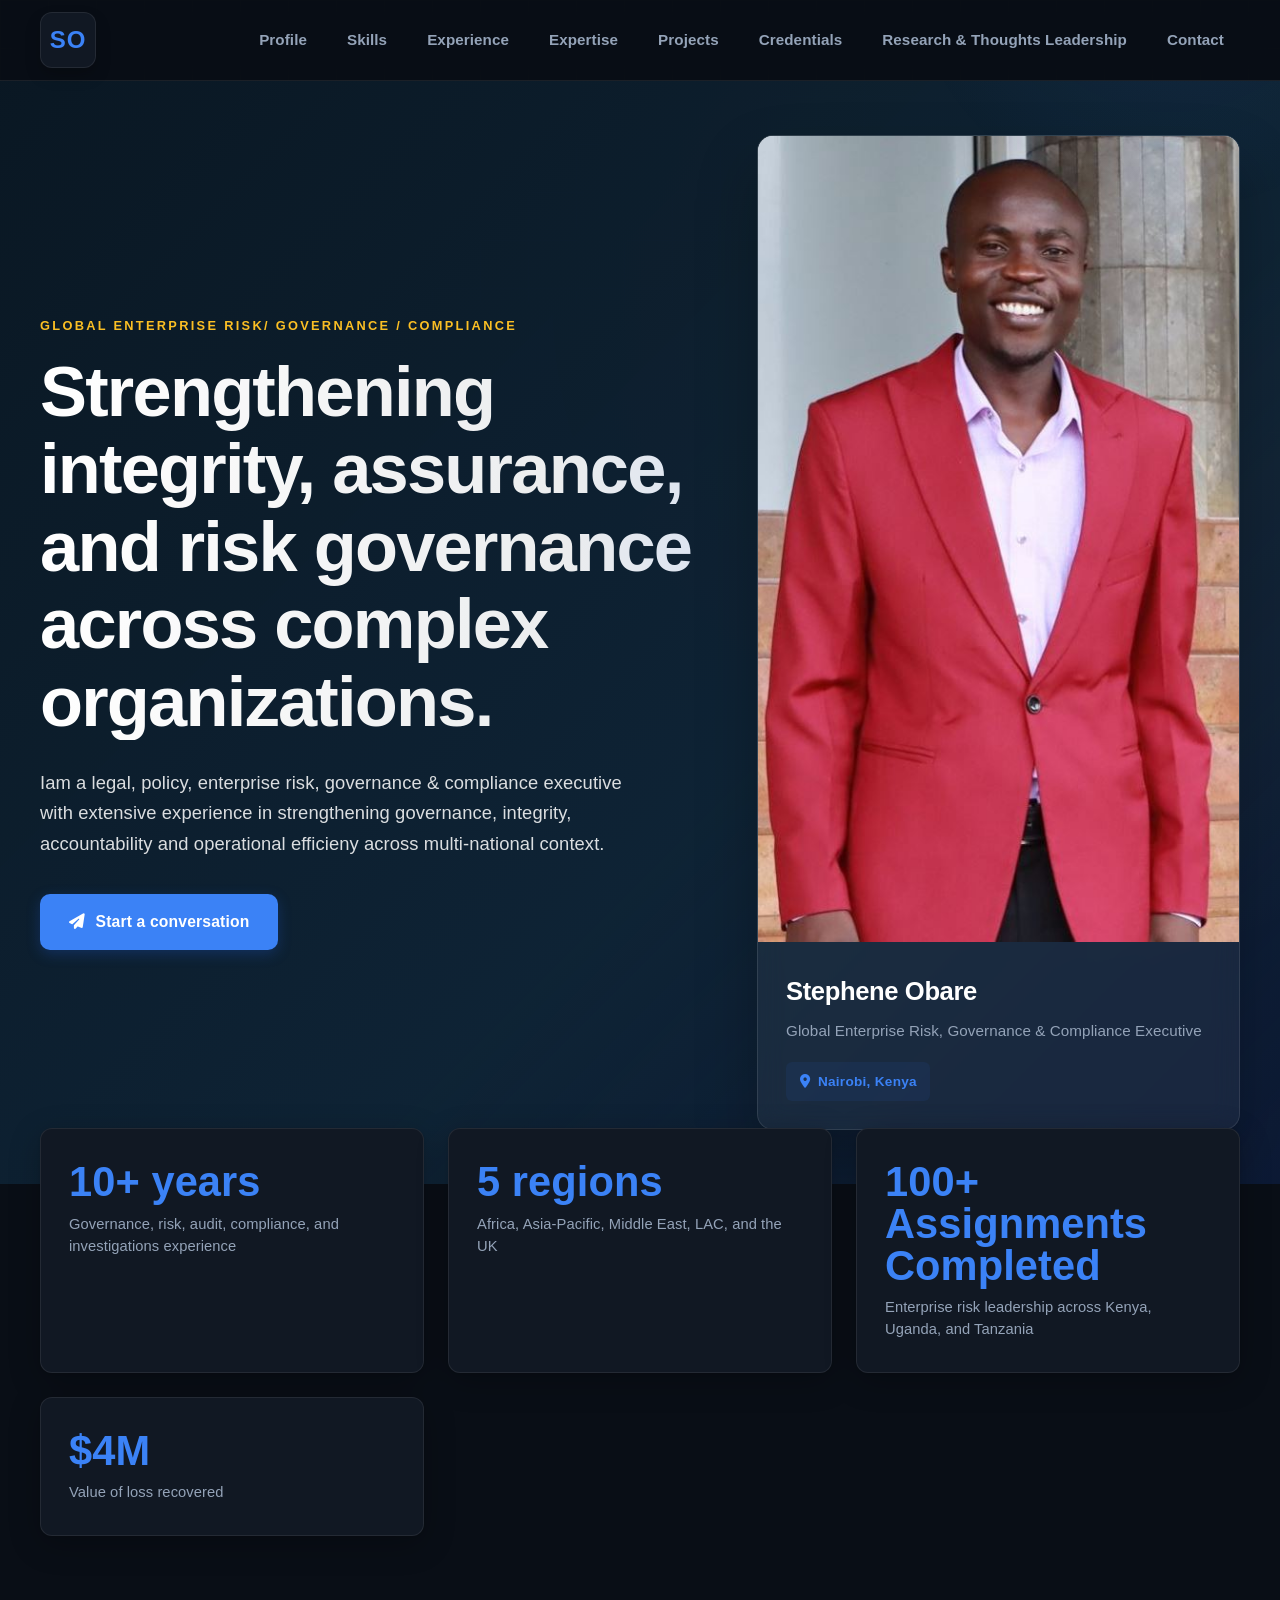
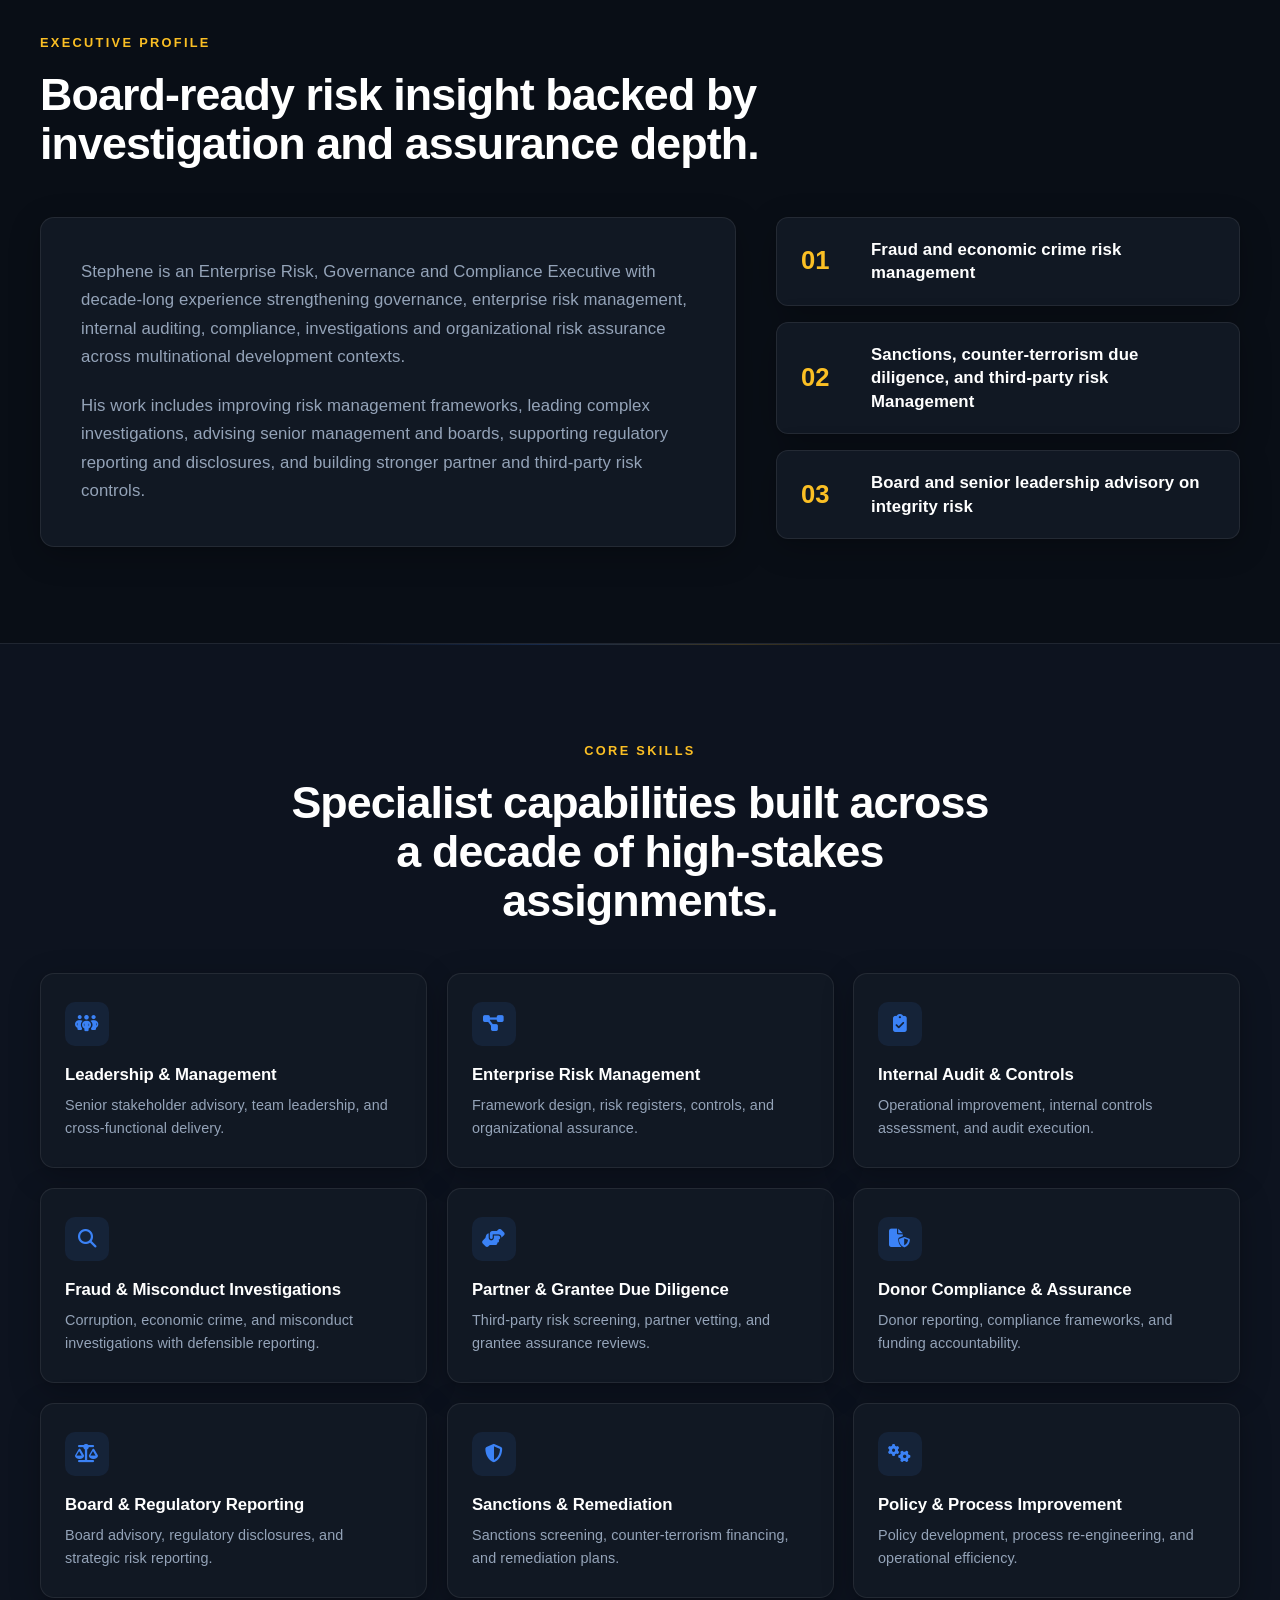
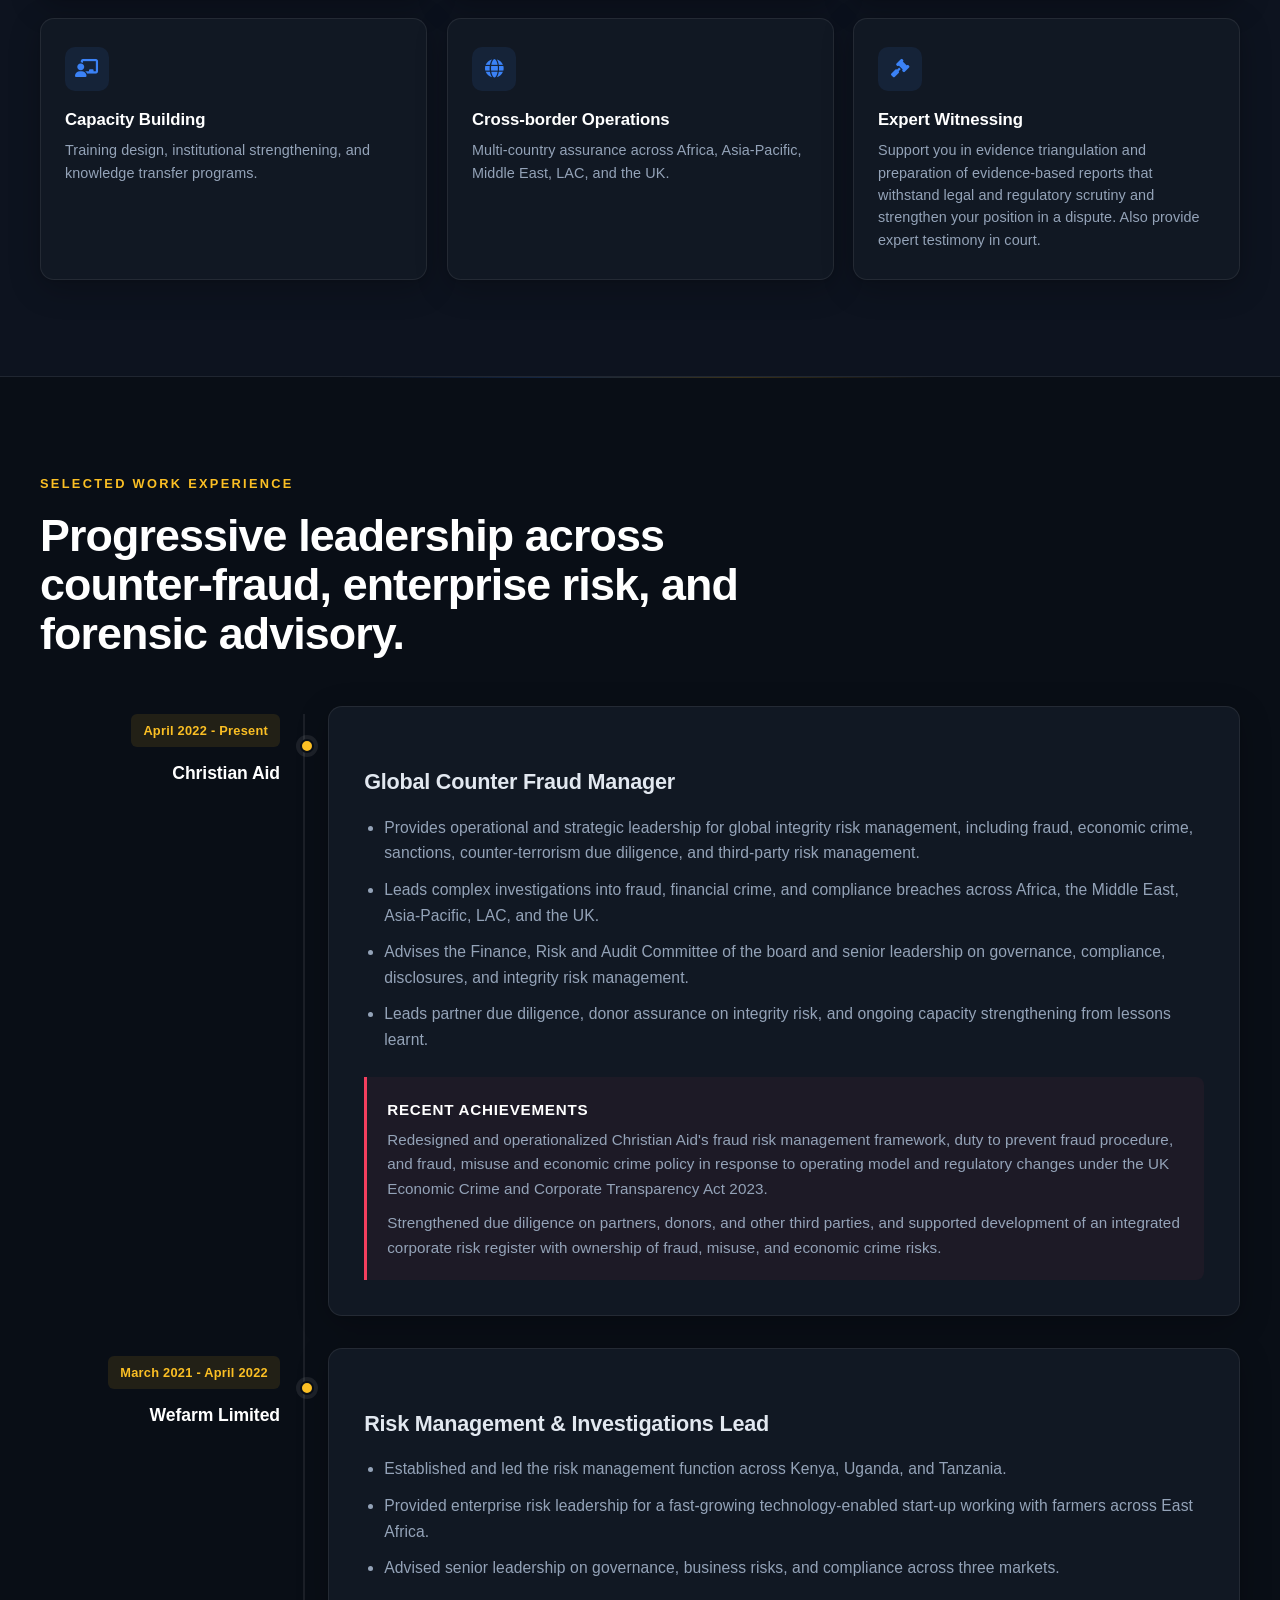
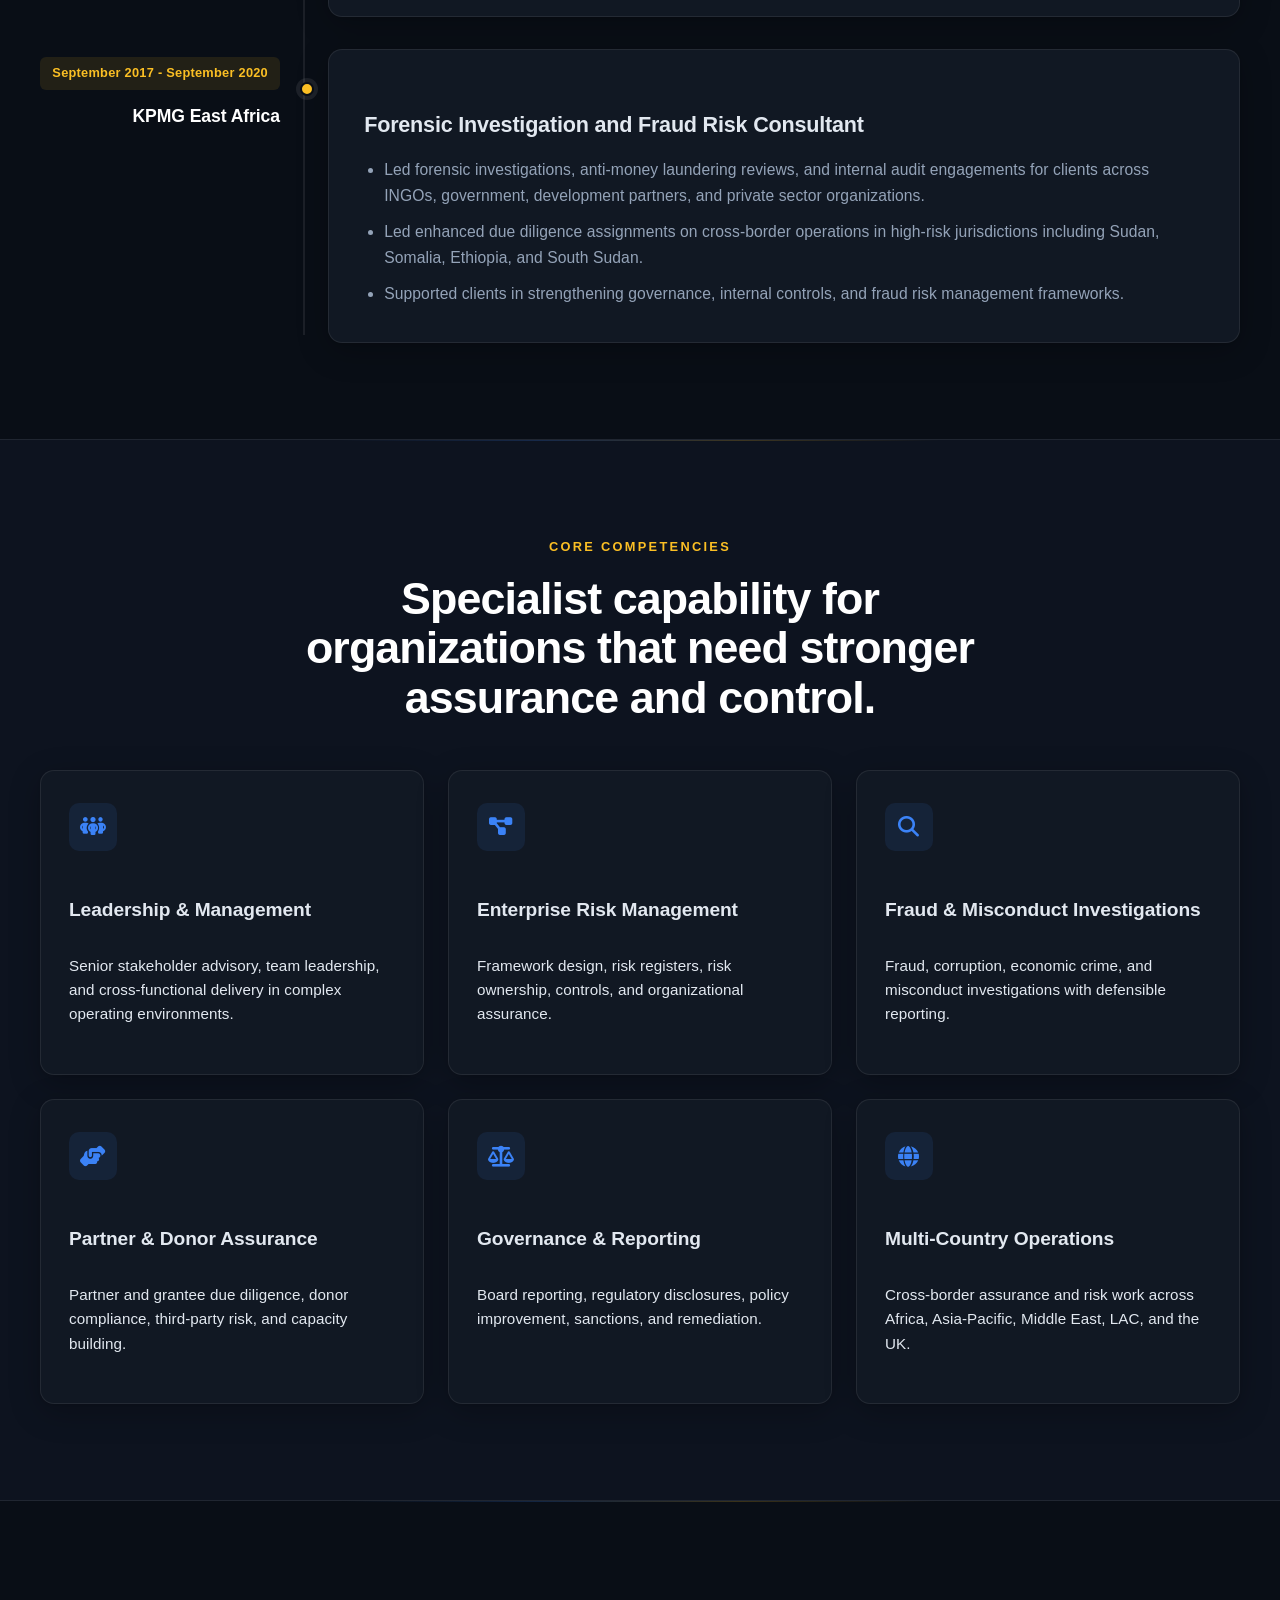
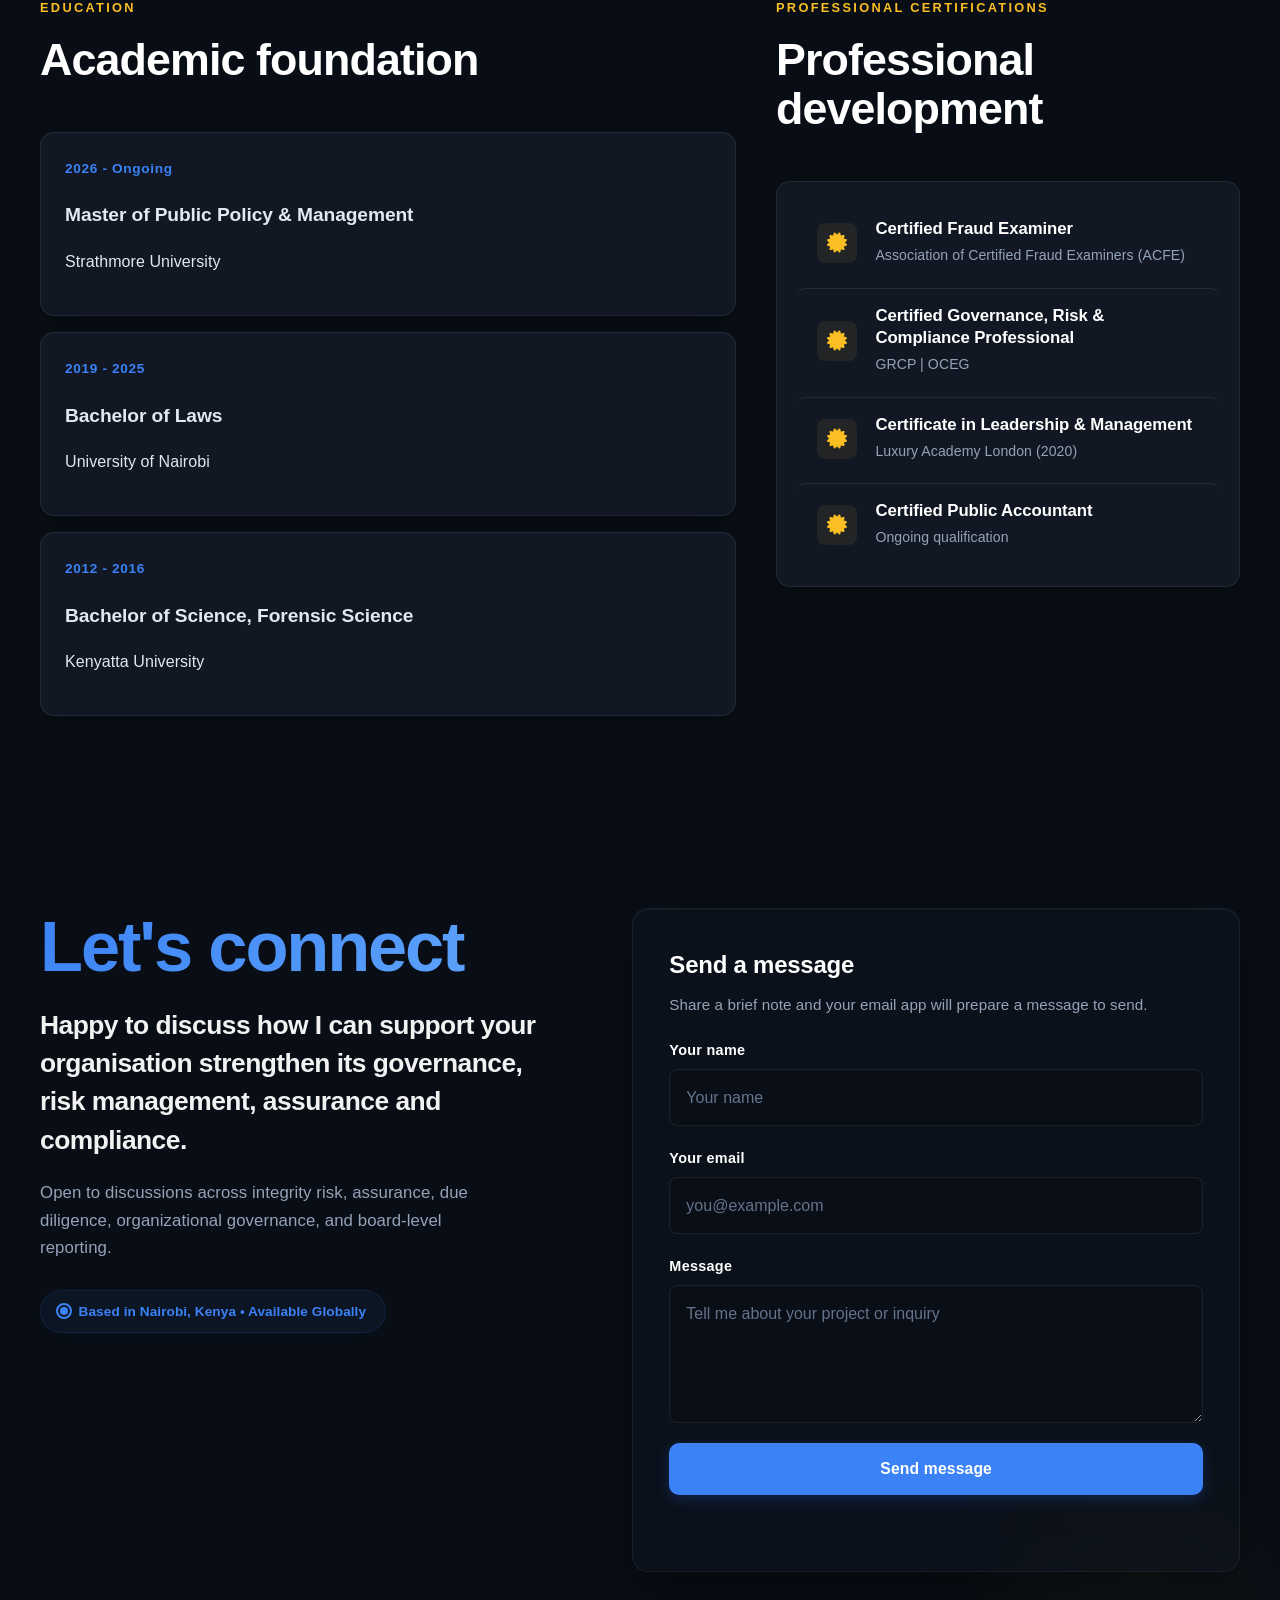
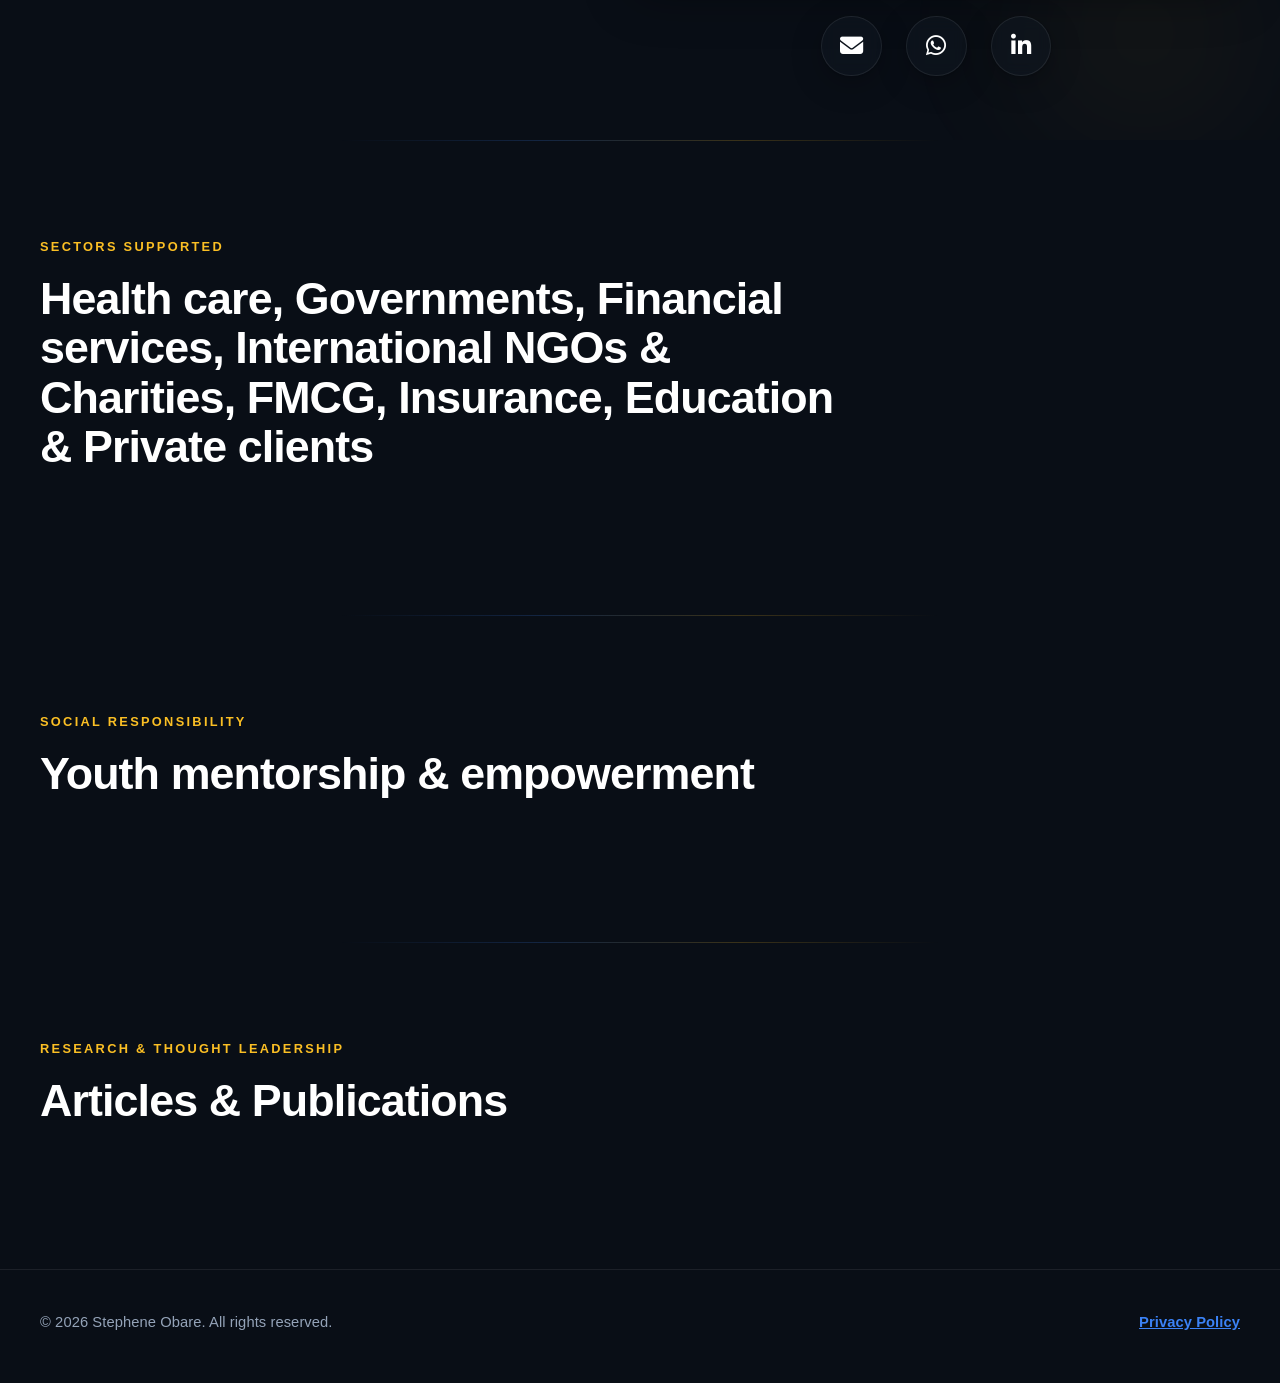
==== commit d23813f5: "New changes" ====
--- a/index.html
+++ b/index.html
@@ -93,7 +93,9 @@
           <a href="#skills">Skills</a>
           <a href="#experience">Experience</a>
           <a href="#expertise">Expertise</a>
+          <a href="#projects">Projects</a>
           <a href="#credentials">Credentials</a>
+          <a href="#research-thoughts">Research & Thoughts Leadership</a>
           <a href="#contact">Contact</a>
         </div>
       </nav>
@@ -103,10 +105,10 @@
       <section class="hero-shell">
         <div class="hero container">
           <div class="hero-copy">
-            <p class="eyebrow">Global Enterprise Risk / Governance / Compliance</p>
+            <p class="eyebrow">Global Enterprise Risk/ Governance / Compliance</p>
             <h1>Strengthening integrity, assurance, and risk governance across complex organizations.</h1>
             <p class="hero-text">
-              I lead counter-fraud, enterprise risk, investigations, due diligence, and governance advisory work across international development and multi-market operating environments.
+              Iam a legal, policy, enterprise risk, governance & compliance executive with extensive experience in strengthening governance, integrity, accountability and operational efficieny across multi-national context.
             </p>
             <div class="hero-actions">
               <a href="#contact" class="btn btn-primary"><i class="fa-solid fa-paper-plane" aria-hidden="true"></i>Start a conversation</a>
@@ -130,7 +132,8 @@
         <div class="container impact-grid">
           <div><strong>10+ years</strong><span>Governance, risk, audit, compliance, and investigations experience</span></div>
           <div><strong>5 regions</strong><span>Africa, Asia-Pacific, Middle East, LAC, and the UK</span></div>
-          <div><strong>3 markets</strong><span>Enterprise risk leadership across Kenya, Uganda, and Tanzania</span></div>
+          <div><strong>100+ Assignments Completed</strong><span>Enterprise risk leadership across Kenya, Uganda, and Tanzania</span></div>
+                <div class="strong"><strong>$4M</strong><span>Value of loss recovered</span></div>
         </div>
       </section>
 
@@ -150,7 +153,7 @@
           </div>
           <div class="focus-list" aria-label="Current executive focus areas">
             <div><span>01</span><p>Fraud and economic crime risk management</p></div>
-            <div><span>02</span><p>Sanctions, counter-terrorism due diligence, and third-party risk</p></div>
+            <div><span>02</span><p>Sanctions, counter-terrorism due diligence, and third-party risk Management</p></div>
             <div><span>03</span><p>Board and senior leadership advisory on integrity risk</p></div>
           </div>
         </div>
@@ -218,7 +221,12 @@
               <h3>Cross-border Operations</h3>
               <p>Multi-country assurance across Africa, Asia-Pacific, Middle East, LAC, and the UK.</p>
             </div>
-          </div>
+          <div class="skill-card" style="--i:11">
+  <div class="skill-card__icon"><i class="fa-solid fa-gavel" aria-hidden="true"></i></div>
+  <h3>Expert Witnessing</h3>
+  <p>Support you in evidence triangulation and preparation of evidence‑based reports that withstand legal and regulatory scrutiny and strengthen your position in a dispute. Also provide expert testimony in court.</p>
+</div>
+</div>
         </div>
       </section>
 
@@ -343,7 +351,7 @@
           <div class="contact-overview">
             <div class="contact-copy">
               <span class="contact-accent-heading">Let's connect</span>
-              <h2>Professional conversations on governance, risk, compliance, and investigations.</h2>
+                <h2>Happy to discuss how I can support your organisation strengthen its governance, risk management, assurance and compliance.</h2>
               <p>Open to discussions across integrity risk, assurance, due diligence, organizational governance, and board-level reporting.</p>
               <div class="contact-location-badge">
                 <span class="pulse-dot"></span>
@@ -386,6 +394,34 @@
           </div>
         </div>
       </section>
+
+    <section id="sectors" class="section" data-reveal>
+      <div class="container">
+        <div class="section-heading">
+          <p class="eyebrow">Sectors supported</p>
+          <h2>Health care, Governments, Financial services, International NGOs & Charities, FMCG, Insurance, Education & Private clients</h2>
+        </div>
+      </div>
+    </section>
+
+    <section id="social-responsibility" class="section" data-reveal>
+      <div class="container">
+        <div class="section-heading">
+          <p class="eyebrow">Social responsibility</p>
+          <h2>Youth mentorship & empowerment</h2>
+        </div>
+      </div>
+    </section>
+
+    <section id="research-thoughts" class="section" data-reveal>
+      <div class="container">
+        <div class="section-heading">
+          <p class="eyebrow">Research & Thought Leadership</p>
+          <h2>Articles & Publications</h2>
+        </div>
+        <!-- Add your links here -->
+      </div>
+    </section>
     </main>
 
     <footer class="site-footer">
--- a/styles.css
+++ b/styles.css
@@ -406,7 +406,7 @@
   width: 100%;
   height: 100%;
   object-fit: cover;
-  object-position: center top;
+  object-position: 30% 20%;
   transition: transform 0.7s var(--ease-out-expo);
 }
 
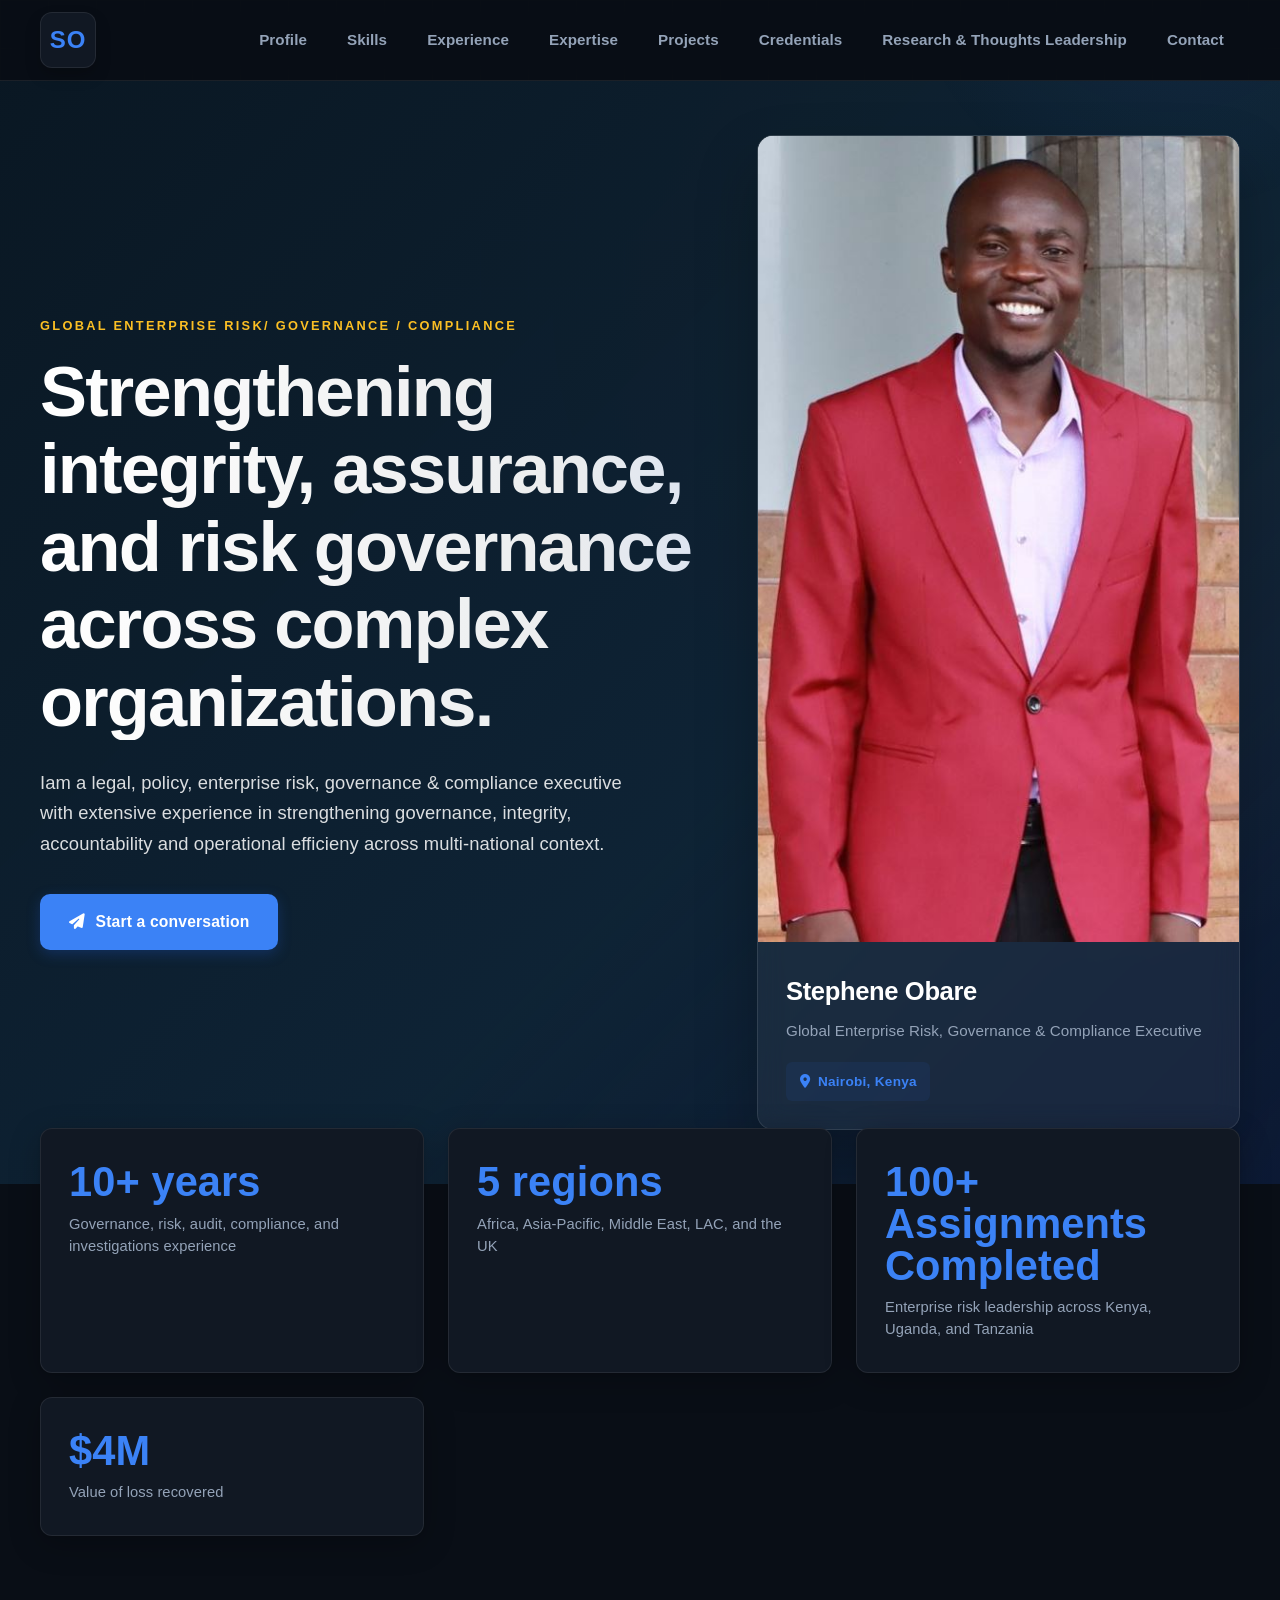
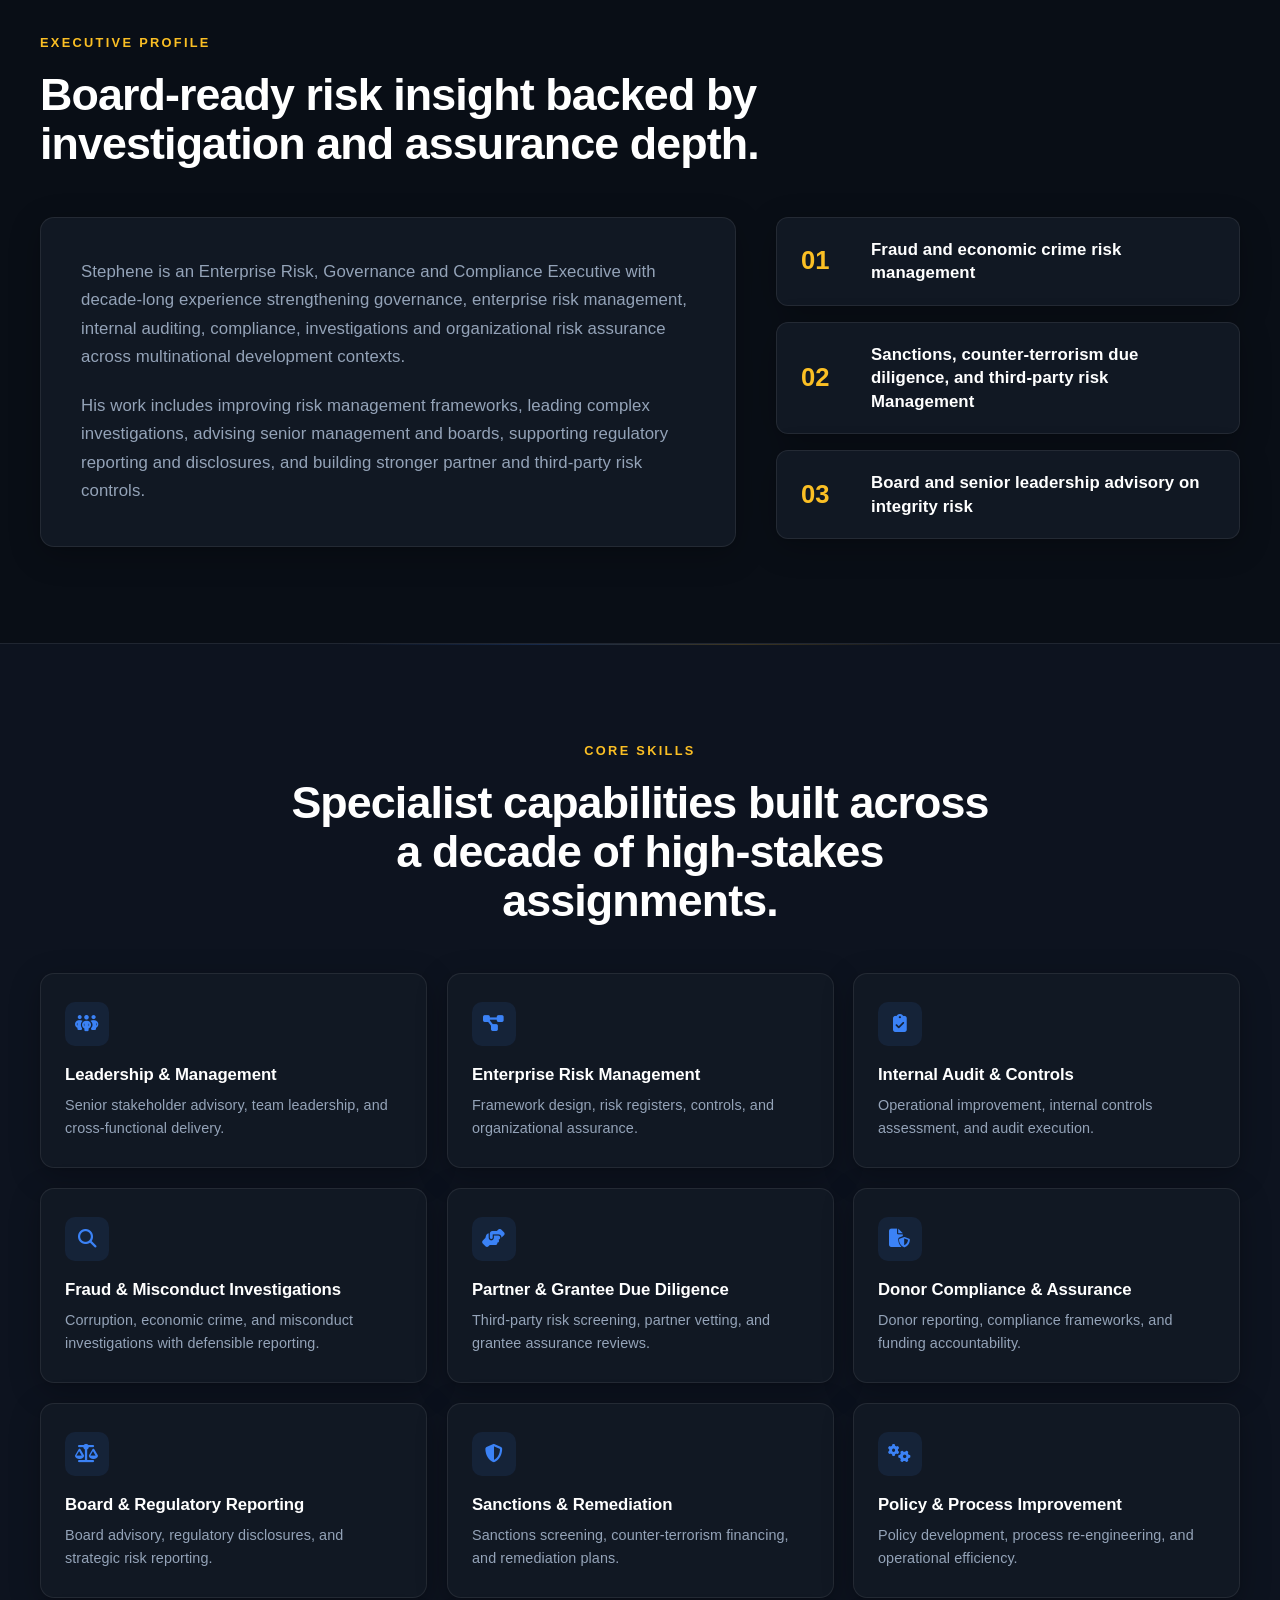
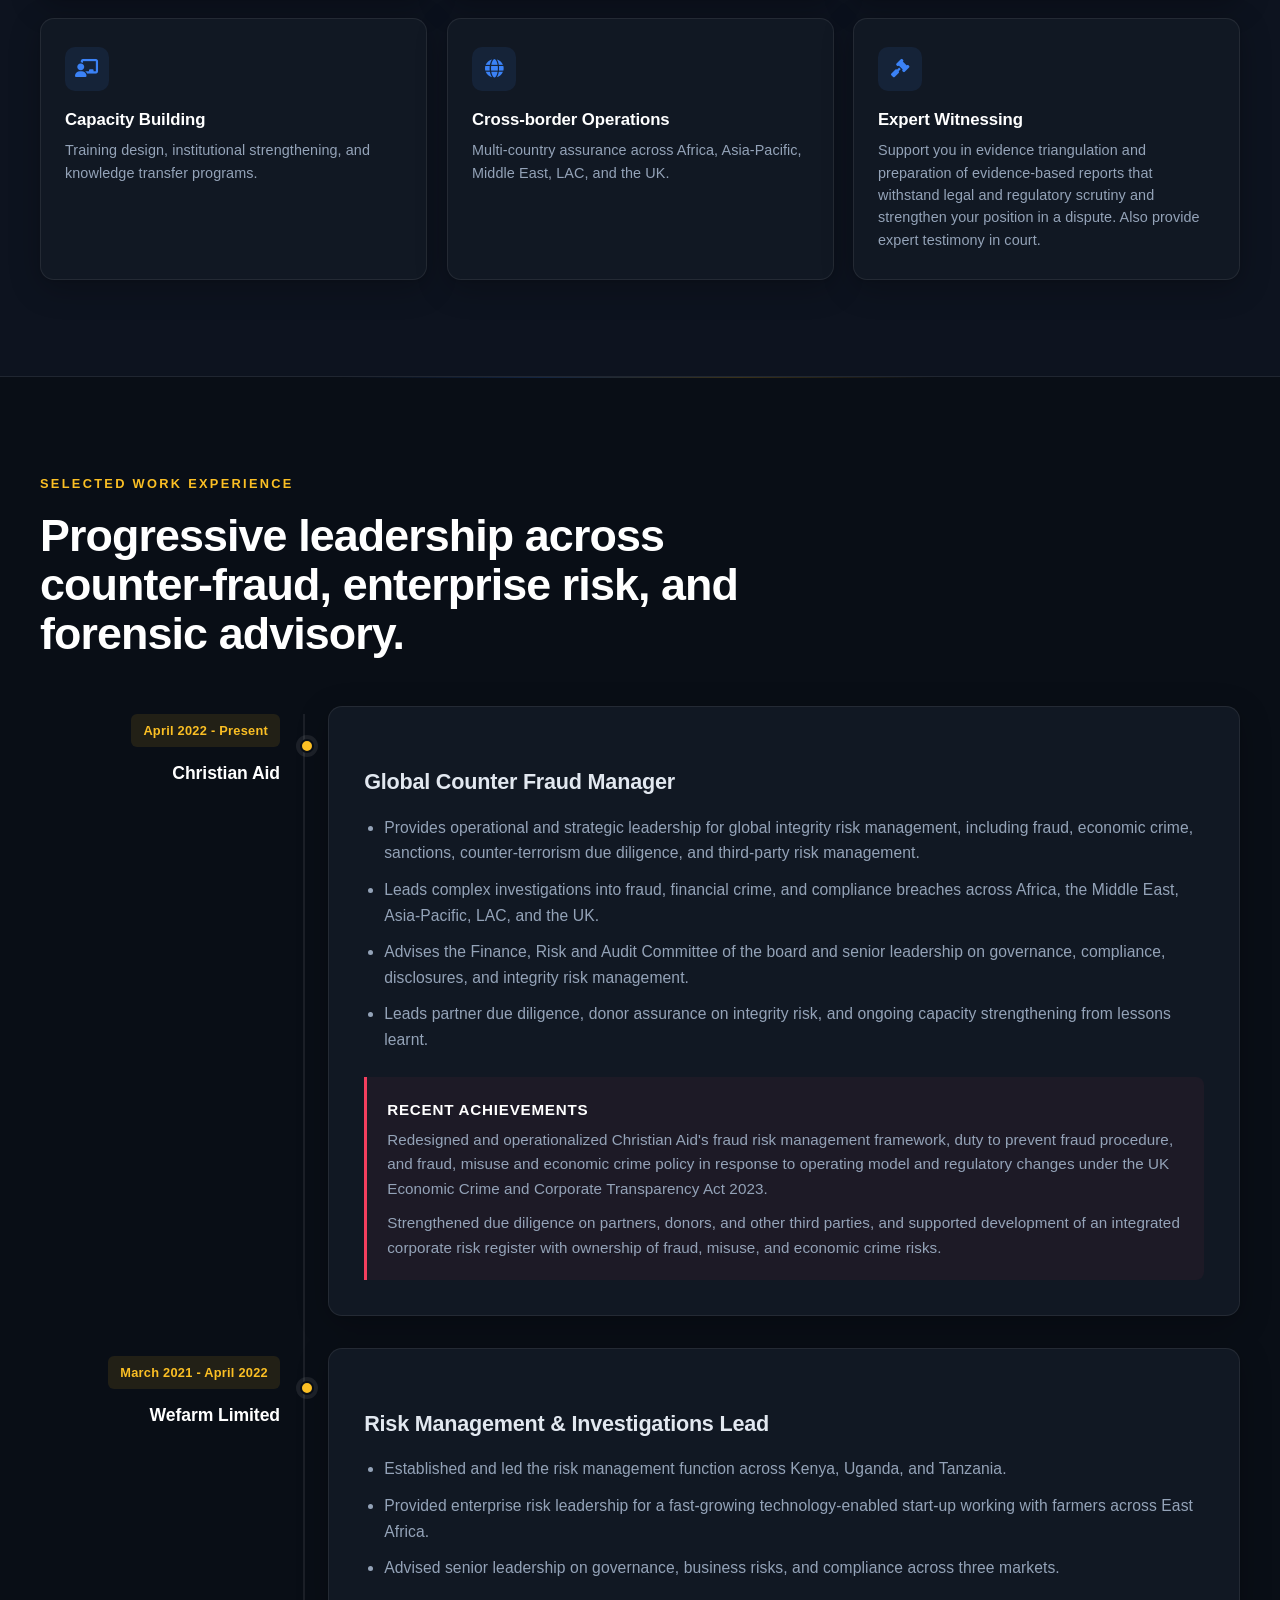
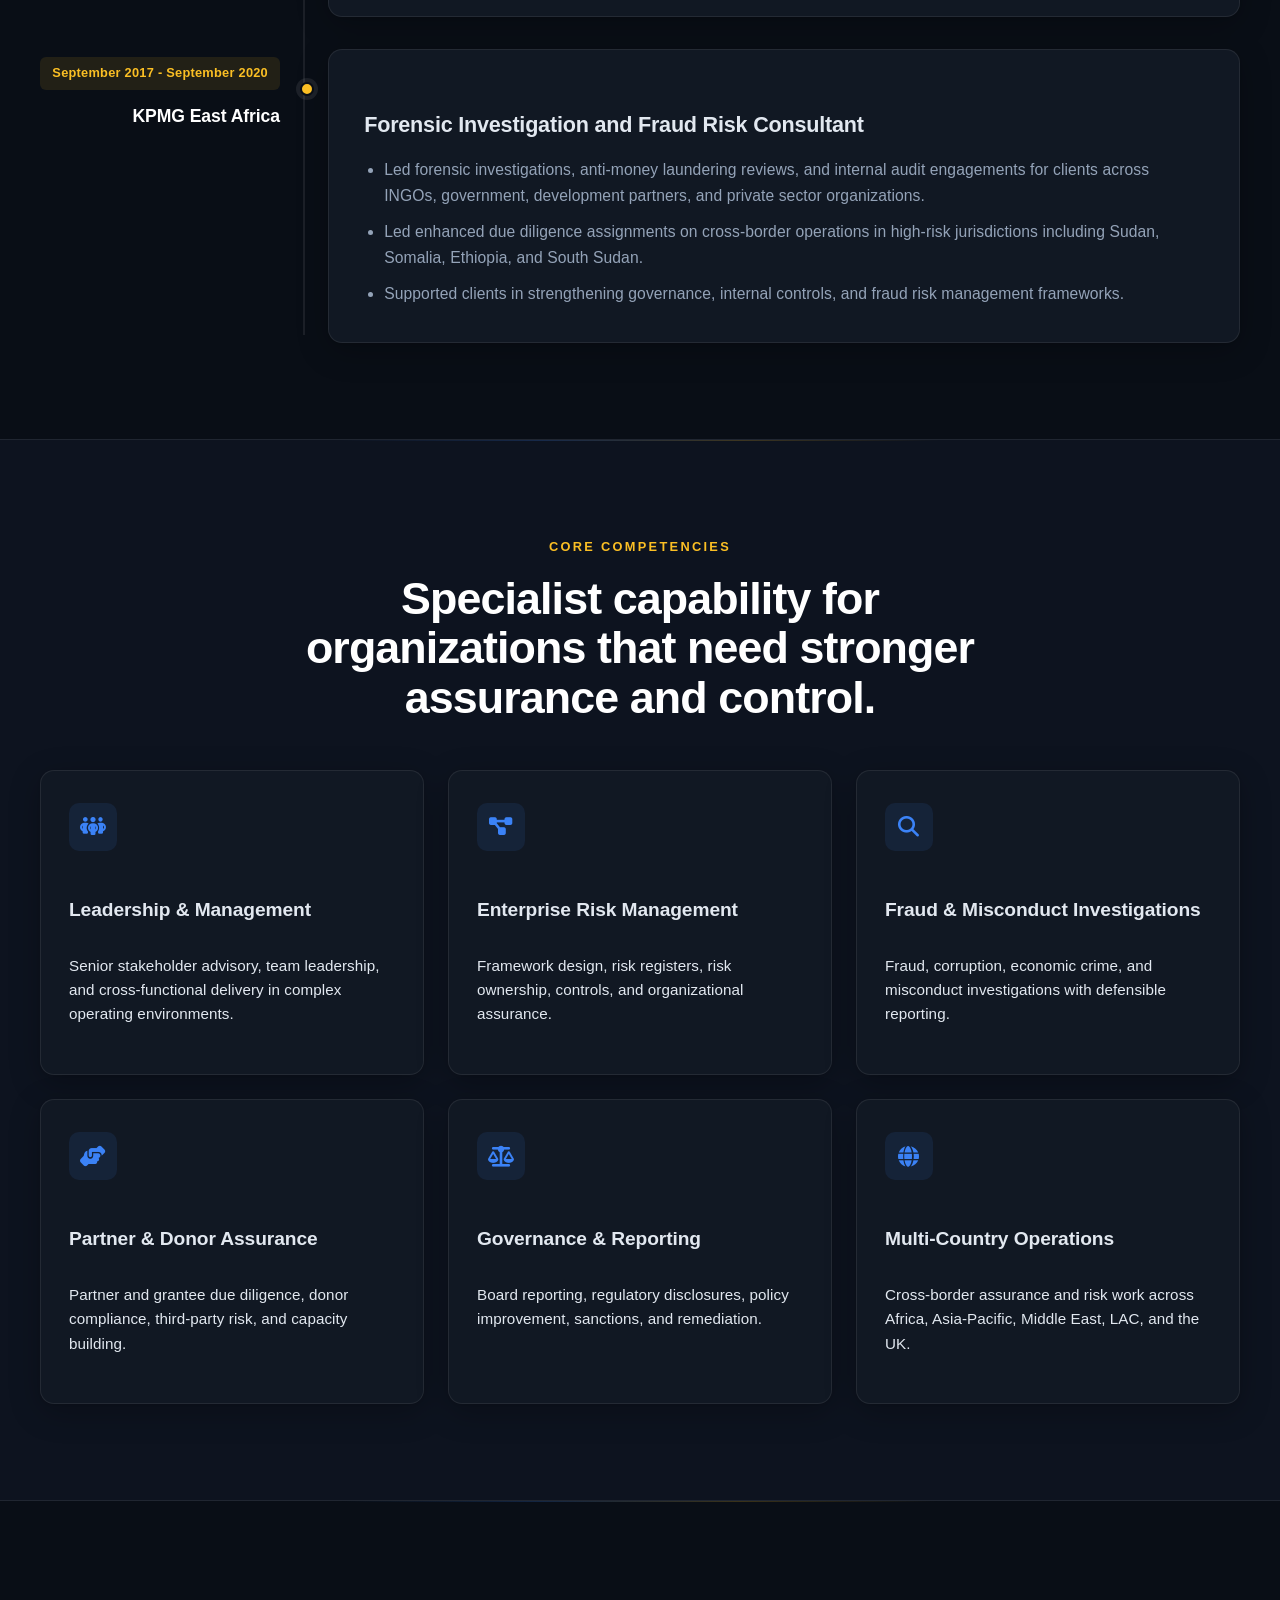
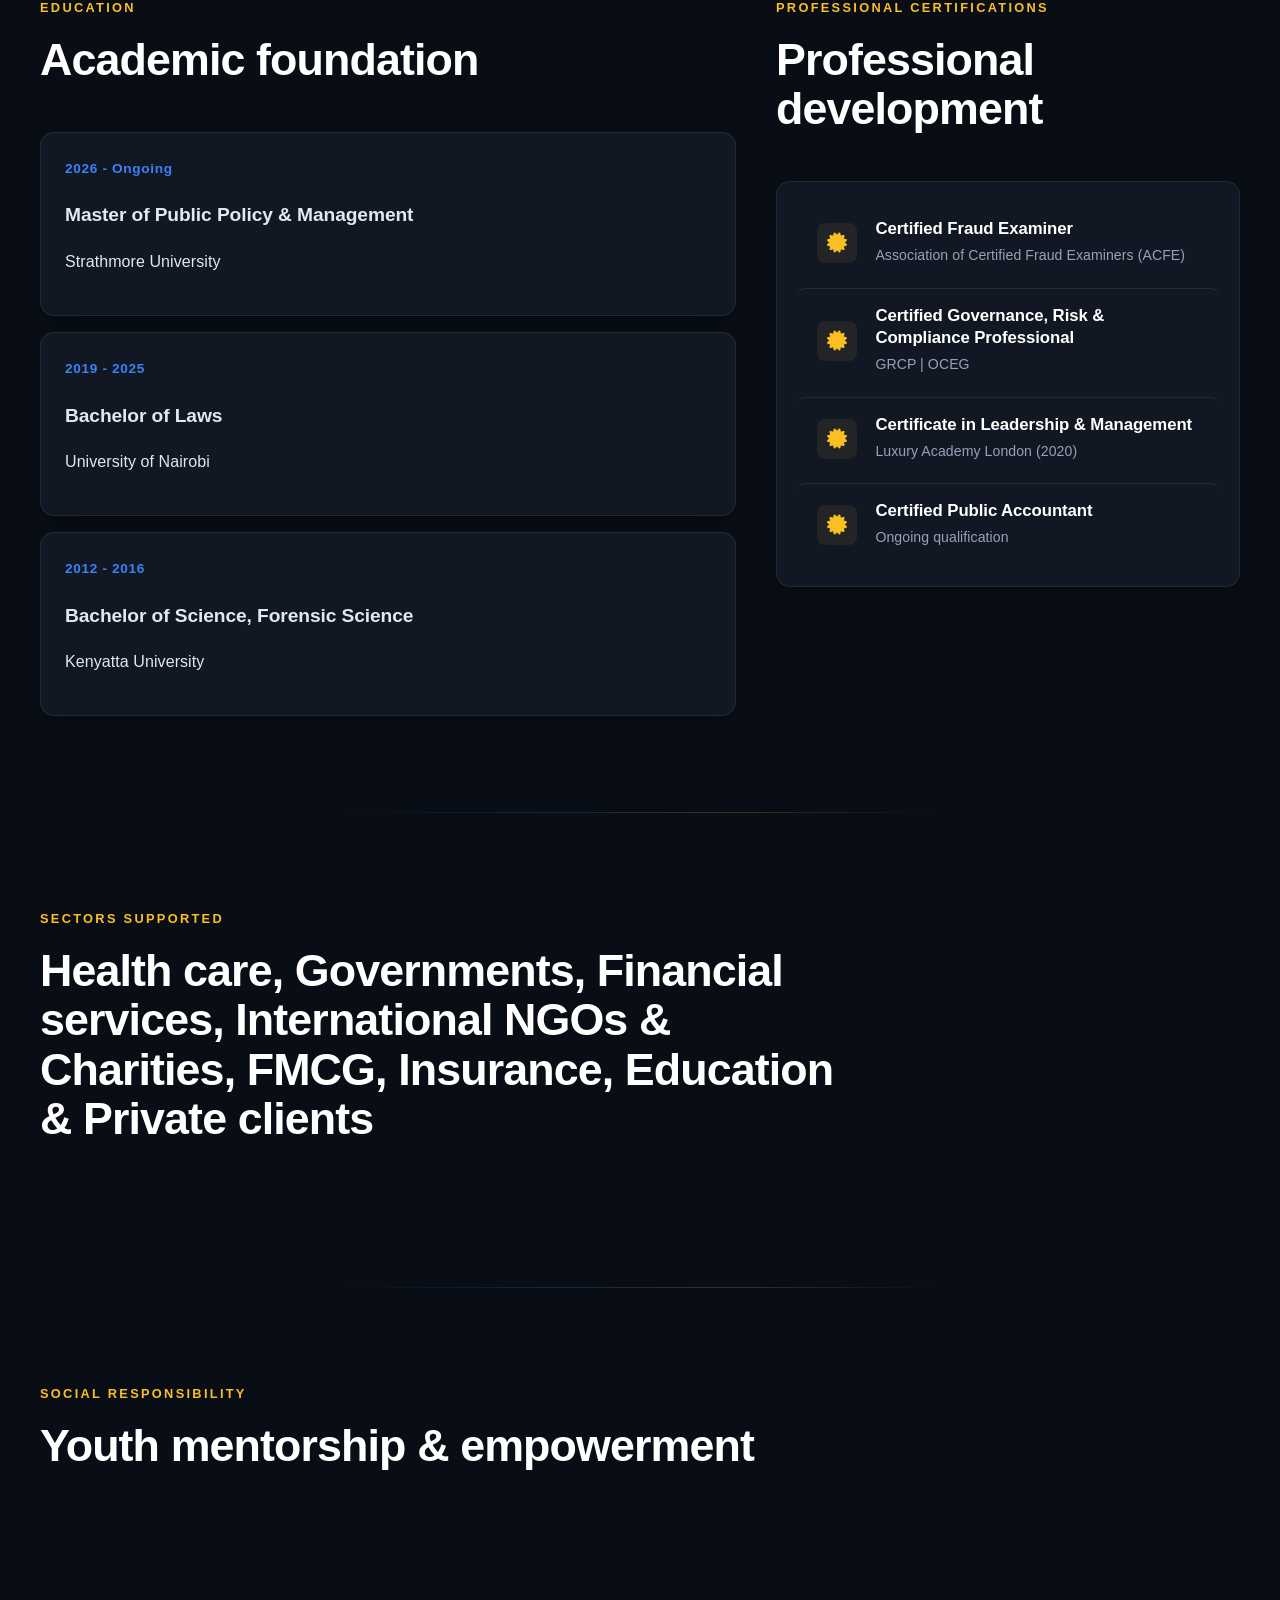
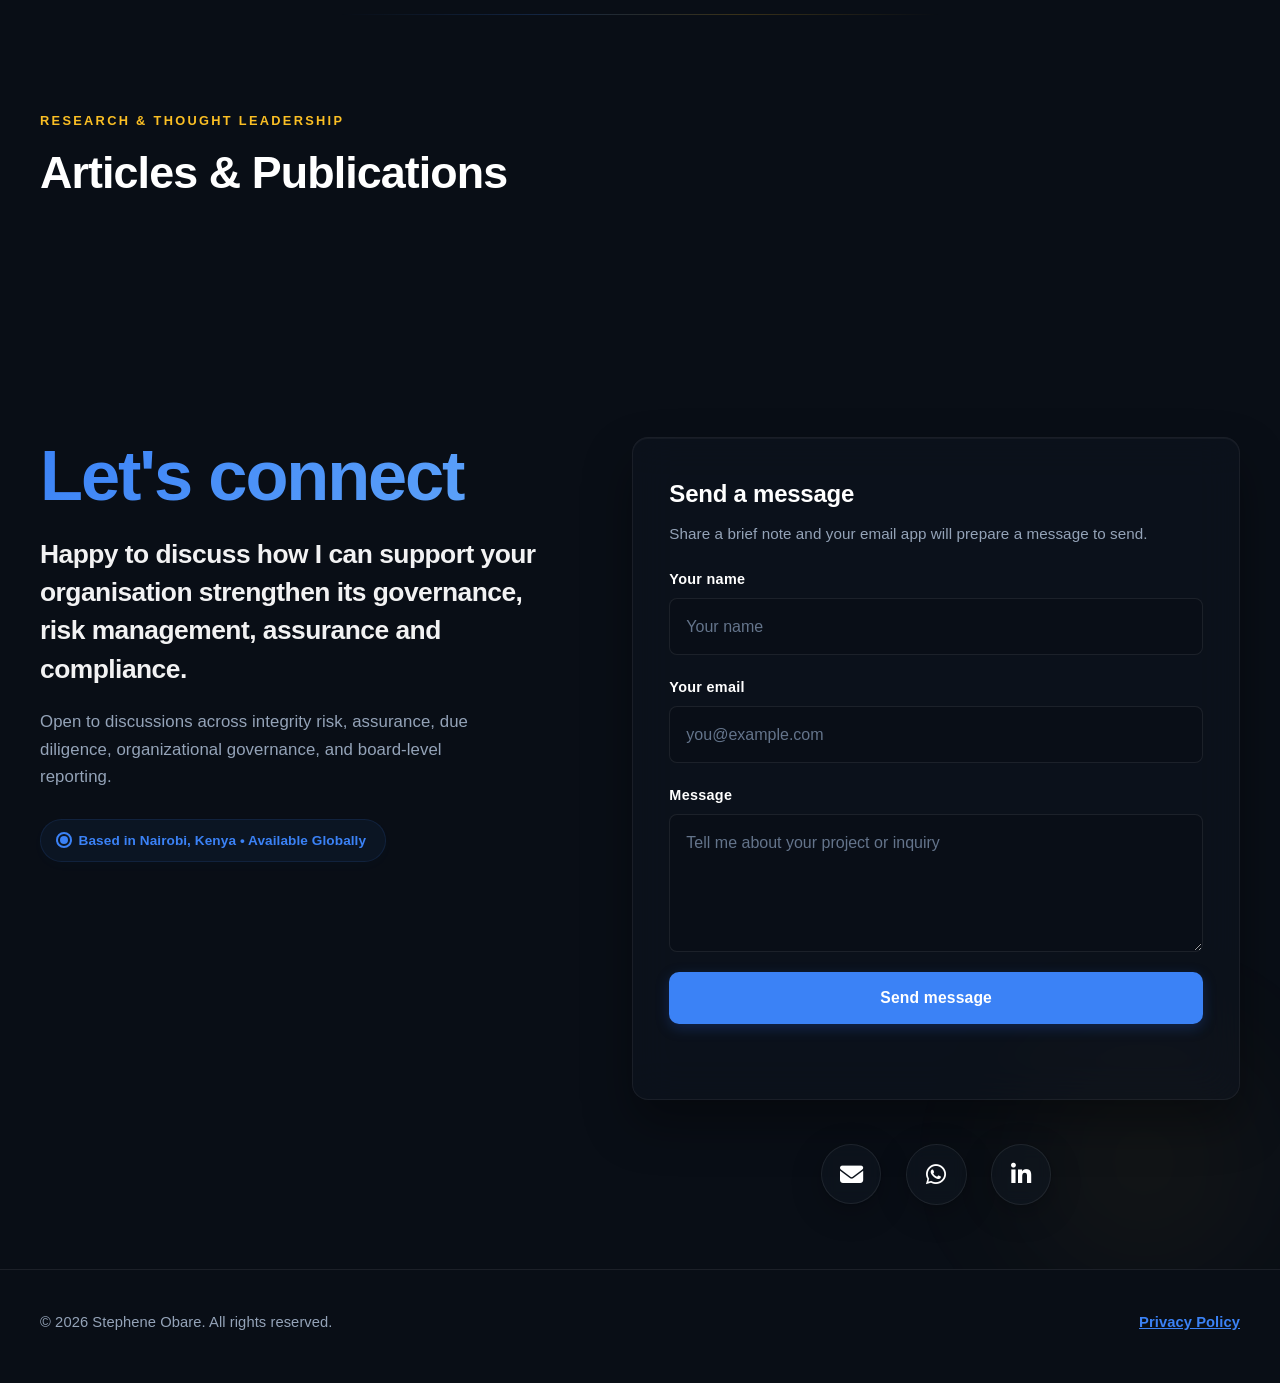
==== commit 6894cd0d: "new changes" ====
--- a/index.html
+++ b/index.html
@@ -346,55 +346,6 @@
         </div>
       </section>
 
-      <section id="contact" class="section contact-section" data-reveal>
-        <div class="container contact-shell">
-          <div class="contact-overview">
-            <div class="contact-copy">
-              <span class="contact-accent-heading">Let's connect</span>
-                <h2>Happy to discuss how I can support your organisation strengthen its governance, risk management, assurance and compliance.</h2>
-              <p>Open to discussions across integrity risk, assurance, due diligence, organizational governance, and board-level reporting.</p>
-              <div class="contact-location-badge">
-                <span class="pulse-dot"></span>
-                <span>Based in Nairobi, Kenya &bull; Available Globally</span>
-              </div>
-            </div>
-          </div>
-          <div class="contact-actions">
-            <form class="contact-form" id="contactForm">
-              <div class="form-heading">
-                <h3>Send a message</h3>
-                <p>Share a brief note and your email app will prepare a message to send.</p>
-              </div>
-              <div class="form-group">
-                <label for="contact-name">Your name</label>
-                <input id="contact-name" name="name" type="text" placeholder="Your name" required maxlength="100" autocomplete="name" />
-              </div>
-              <div class="form-group">
-                <label for="contact-email">Your email</label>
-                <input id="contact-email" name="email" type="email" placeholder="you@example.com" required maxlength="254" autocomplete="email" pattern="[^\s@]+@[^\s@]+\.[^\s@]+" />
-              </div>
-              <div class="form-group">
-                <label for="contact-message">Message</label>
-                <textarea id="contact-message" name="message" rows="4" placeholder="Tell me about your project or inquiry" required maxlength="2000"></textarea>
-              </div>
-              <button type="submit" class="btn btn-primary">Send message</button>
-              <p id="contact-status" class="form-status" aria-live="polite"></p>
-            </form>
-            <div class="contact-icons-only" aria-label="Direct contact links">
-              <a class="contact-icon-btn email" href="mailto:stepheneobare1@gmail.com" title="Email Stephene" aria-label="Email Stephene">
-                <i class="fa-solid fa-envelope"></i>
-              </a>
-              <a class="contact-icon-btn whatsapp" href="https://wa.me/254719868960?text=Hello%20Stephene%2C%20I%20would%20love%20to%20connect." target="_blank" rel="noopener noreferrer" title="WhatsApp Stephene" aria-label="WhatsApp Stephene">
-                <i class="fa-brands fa-whatsapp"></i>
-              </a>
-              <a class="contact-icon-btn linkedin" href="https://www.linkedin.com/in/stepeheneoobare/" target="_blank" rel="noopener noreferrer" title="LinkedIn Profile" aria-label="LinkedIn Profile">
-                <i class="fa-brands fa-linkedin-in"></i>
-              </a>
-            </div>
-          </div>
-        </div>
-      </section>
-
     <section id="sectors" class="section" data-reveal>
       <div class="container">
         <div class="section-heading">
@@ -422,7 +373,55 @@
         <!-- Add your links here -->
       </div>
     </section>
-    </main>
+    <section id="contact" class="section contact-section" data-reveal>
+          <div class="container contact-shell">
+            <div class="contact-overview">
+              <div class="contact-copy">
+                <span class="contact-accent-heading">Let's connect</span>
+                <h2>Happy to discuss how I can support your organisation strengthen its governance, risk management, assurance and compliance.</h2>
+                <p>Open to discussions across integrity risk, assurance, due diligence, organizational governance, and board-level reporting.</p>
+                <div class="contact-location-badge">
+                  <span class="pulse-dot"></span>
+                  <span>Based in Nairobi, Kenya &bull; Available Globally</span>
+                </div>
+              </div>
+            </div>
+            <div class="contact-actions">
+              <form class="contact-form" id="contactForm">
+                <div class="form-heading">
+                  <h3>Send a message</h3>
+                  <p>Share a brief note and your email app will prepare a message to send.</p>
+                </div>
+                <div class="form-group">
+                  <label for="contact-name">Your name</label>
+                  <input id="contact-name" name="name" type="text" placeholder="Your name" required maxlength="100" autocomplete="name" />
+                </div>
+                <div class="form-group">
+                  <label for="contact-email">Your email</label>
+                  <input id="contact-email" name="email" type="email" placeholder="you@example.com" required maxlength="254" autocomplete="email" pattern="[^\s@]+@[^\s@]+\.[^\s@]+" />
+                </div>
+                <div class="form-group">
+                  <label for="contact-message">Message</label>
+                  <textarea id="contact-message" name="message" rows="4" placeholder="Tell me about your project or inquiry" required maxlength="2000"></textarea>
+                </div>
+                <button type="submit" class="btn btn-primary">Send message</button>
+                <p id="contact-status" class="form-status" aria-live="polite"></p>
+              </form>
+              <div class="contact-icons-only" aria-label="Direct contact links">
+                <a class="contact-icon-btn email" href="mailto:stepheneobare1@gmail.com" title="Email Stephene" aria-label="Email Stephene">
+                  <i class="fa-solid fa-envelope"></i>
+                </a>
+                <a class="contact-icon-btn whatsapp" href="https://wa.me/254719868960?text=Hello%20Stephene%2C%20I%20would%20love%20to%20connect." target="_blank" rel="noopener noreferrer" title="WhatsApp Stephene" aria-label="WhatsApp Stephene">
+                  <i class="fa-brands fa-whatsapp"></i>
+                </a>
+                <a class="contact-icon-btn linkedin" href="https://www.linkedin.com/in/stepeheneoobare/" target="_blank" rel="noopener noreferrer" title="LinkedIn Profile" aria-label="LinkedIn Profile">
+                  <i class="fa-brands fa-linkedin-in"></i>
+                </a>
+              </div>
+            </div>
+          </div>
+        </section>
+</main>
 
     <footer class="site-footer">
       <div class="container footer-content">
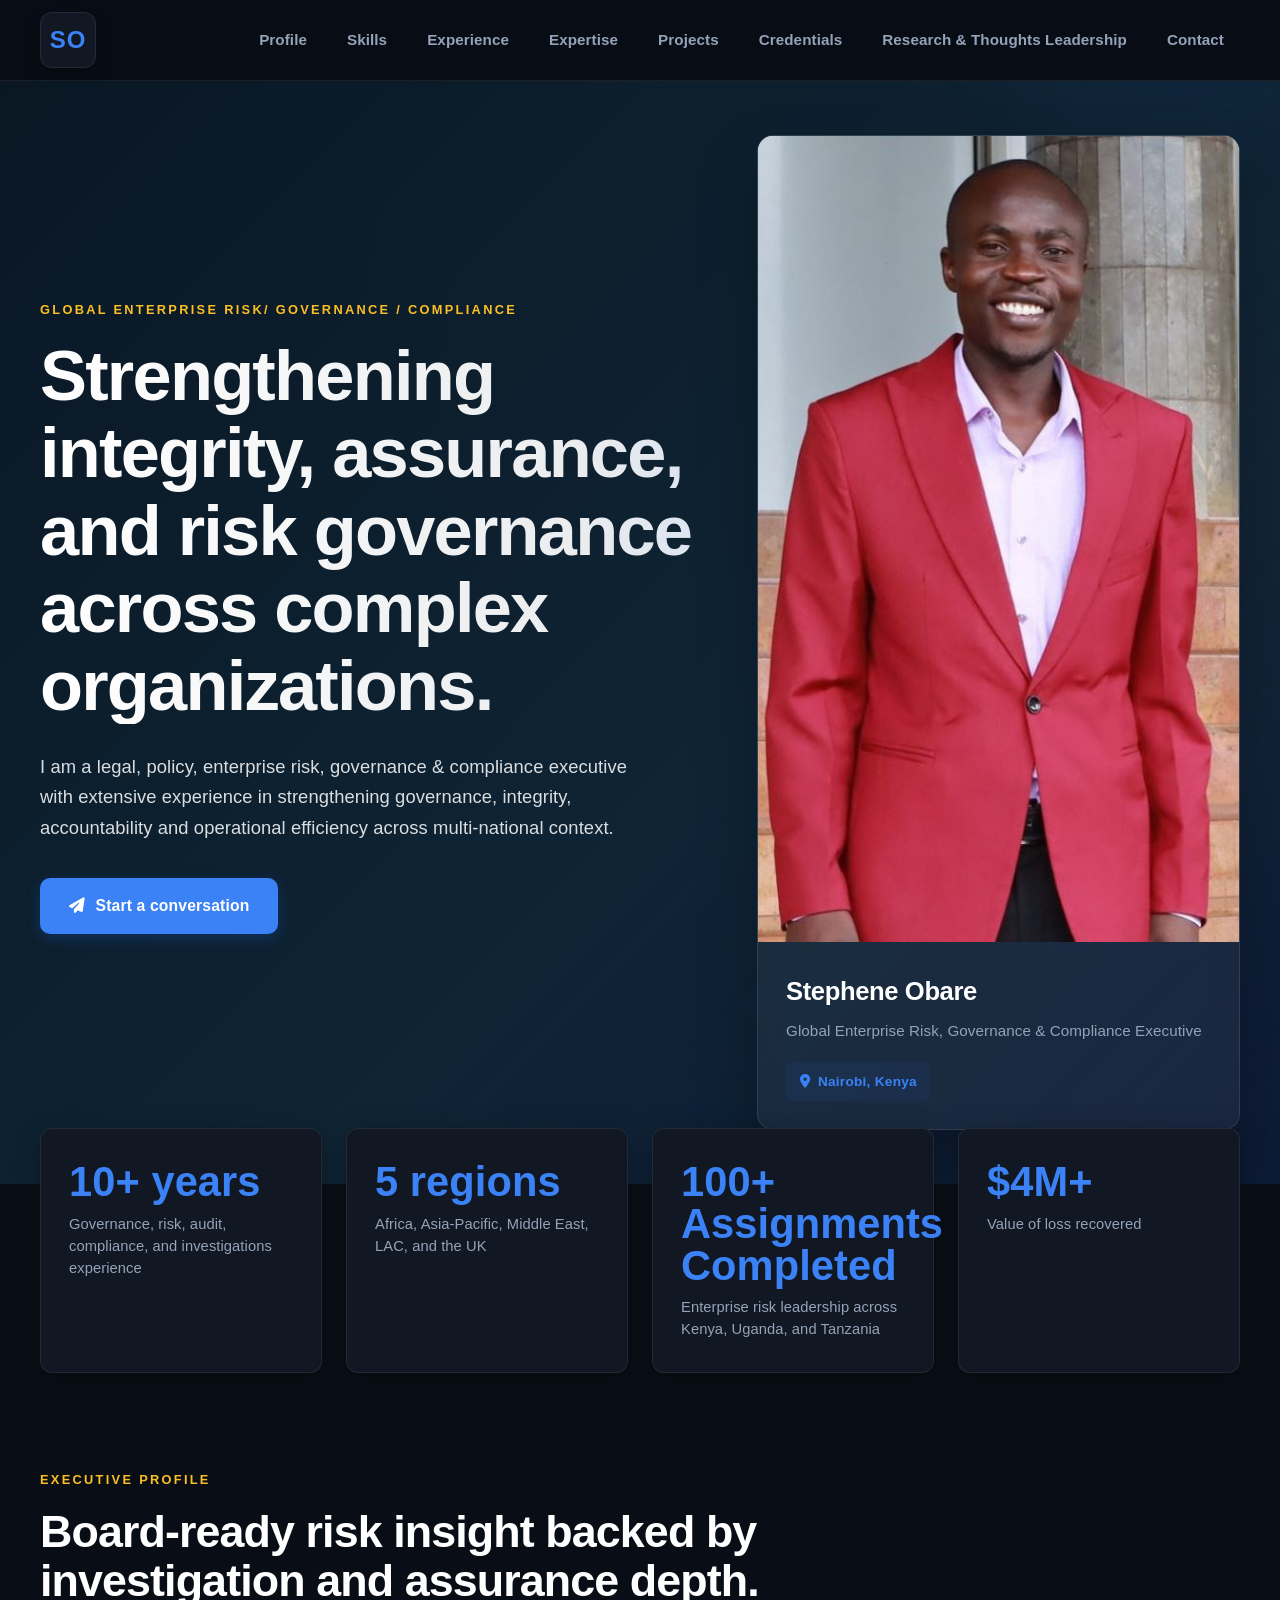
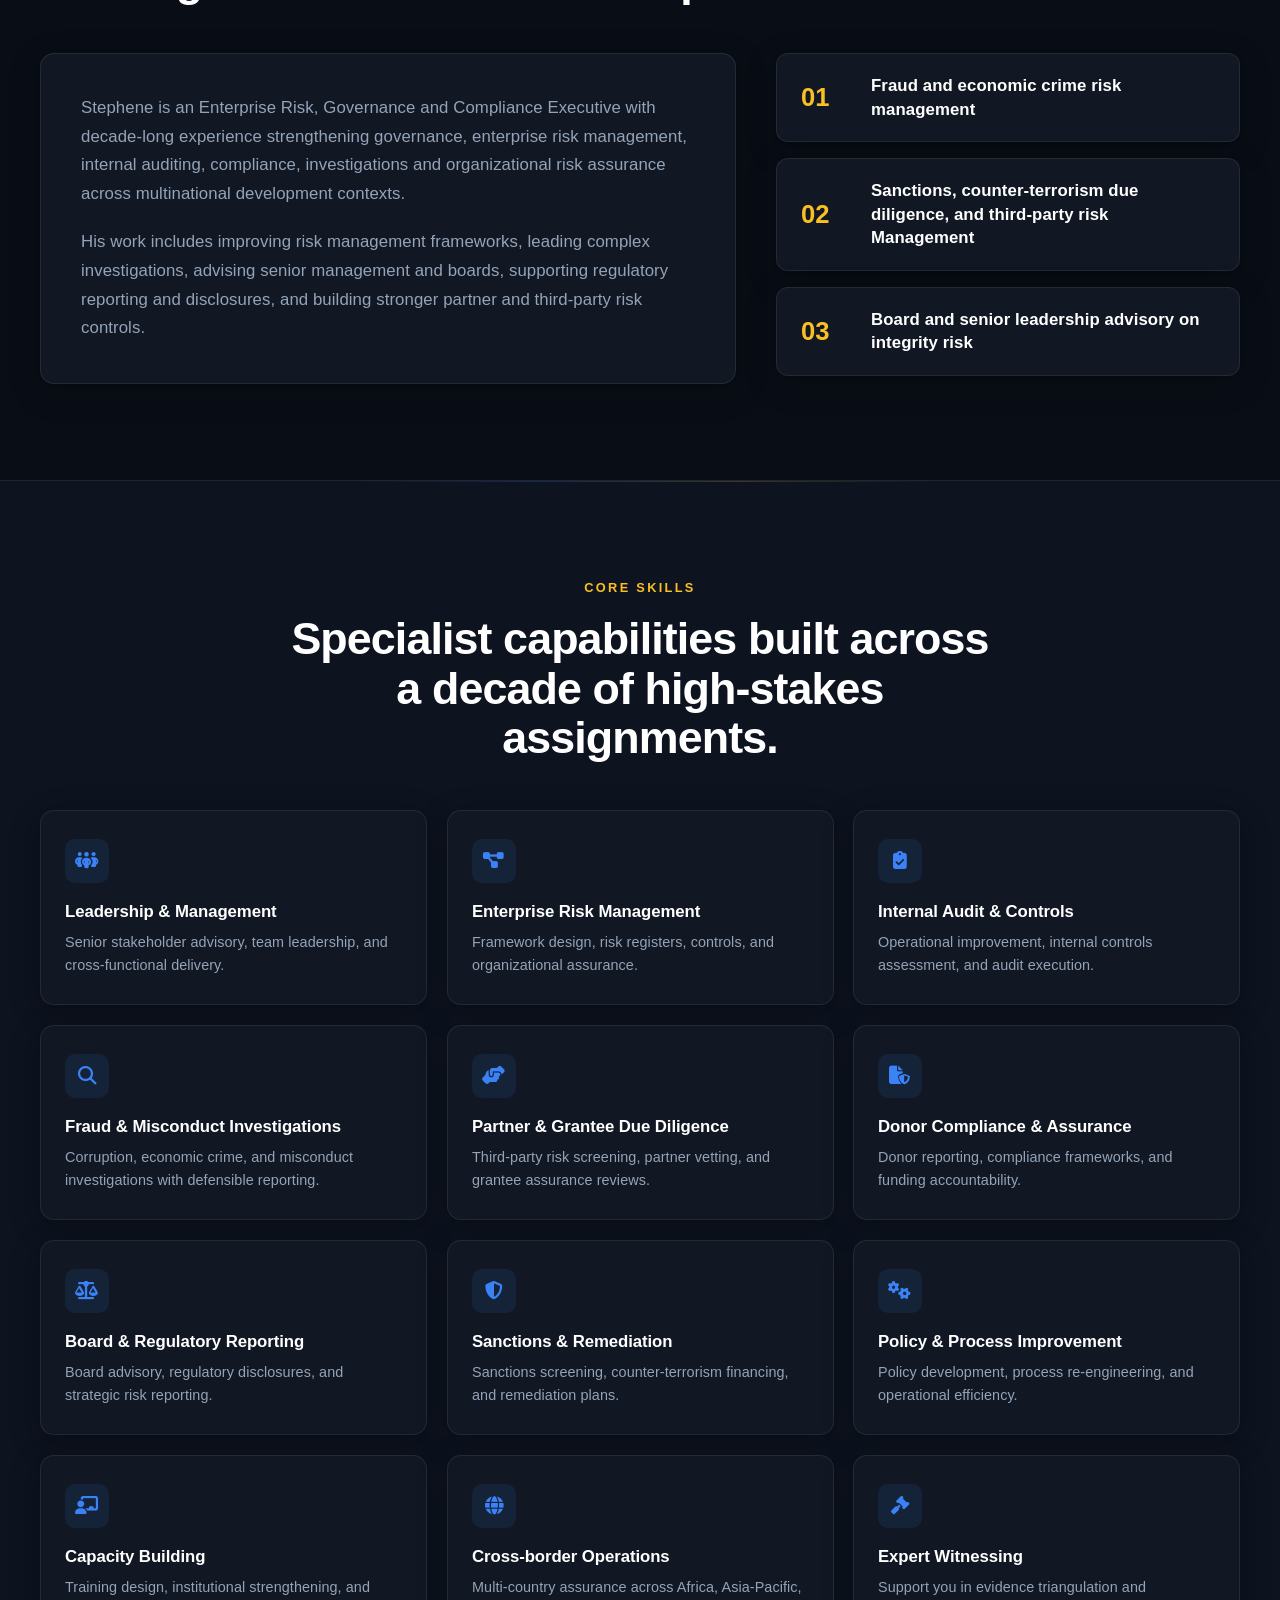
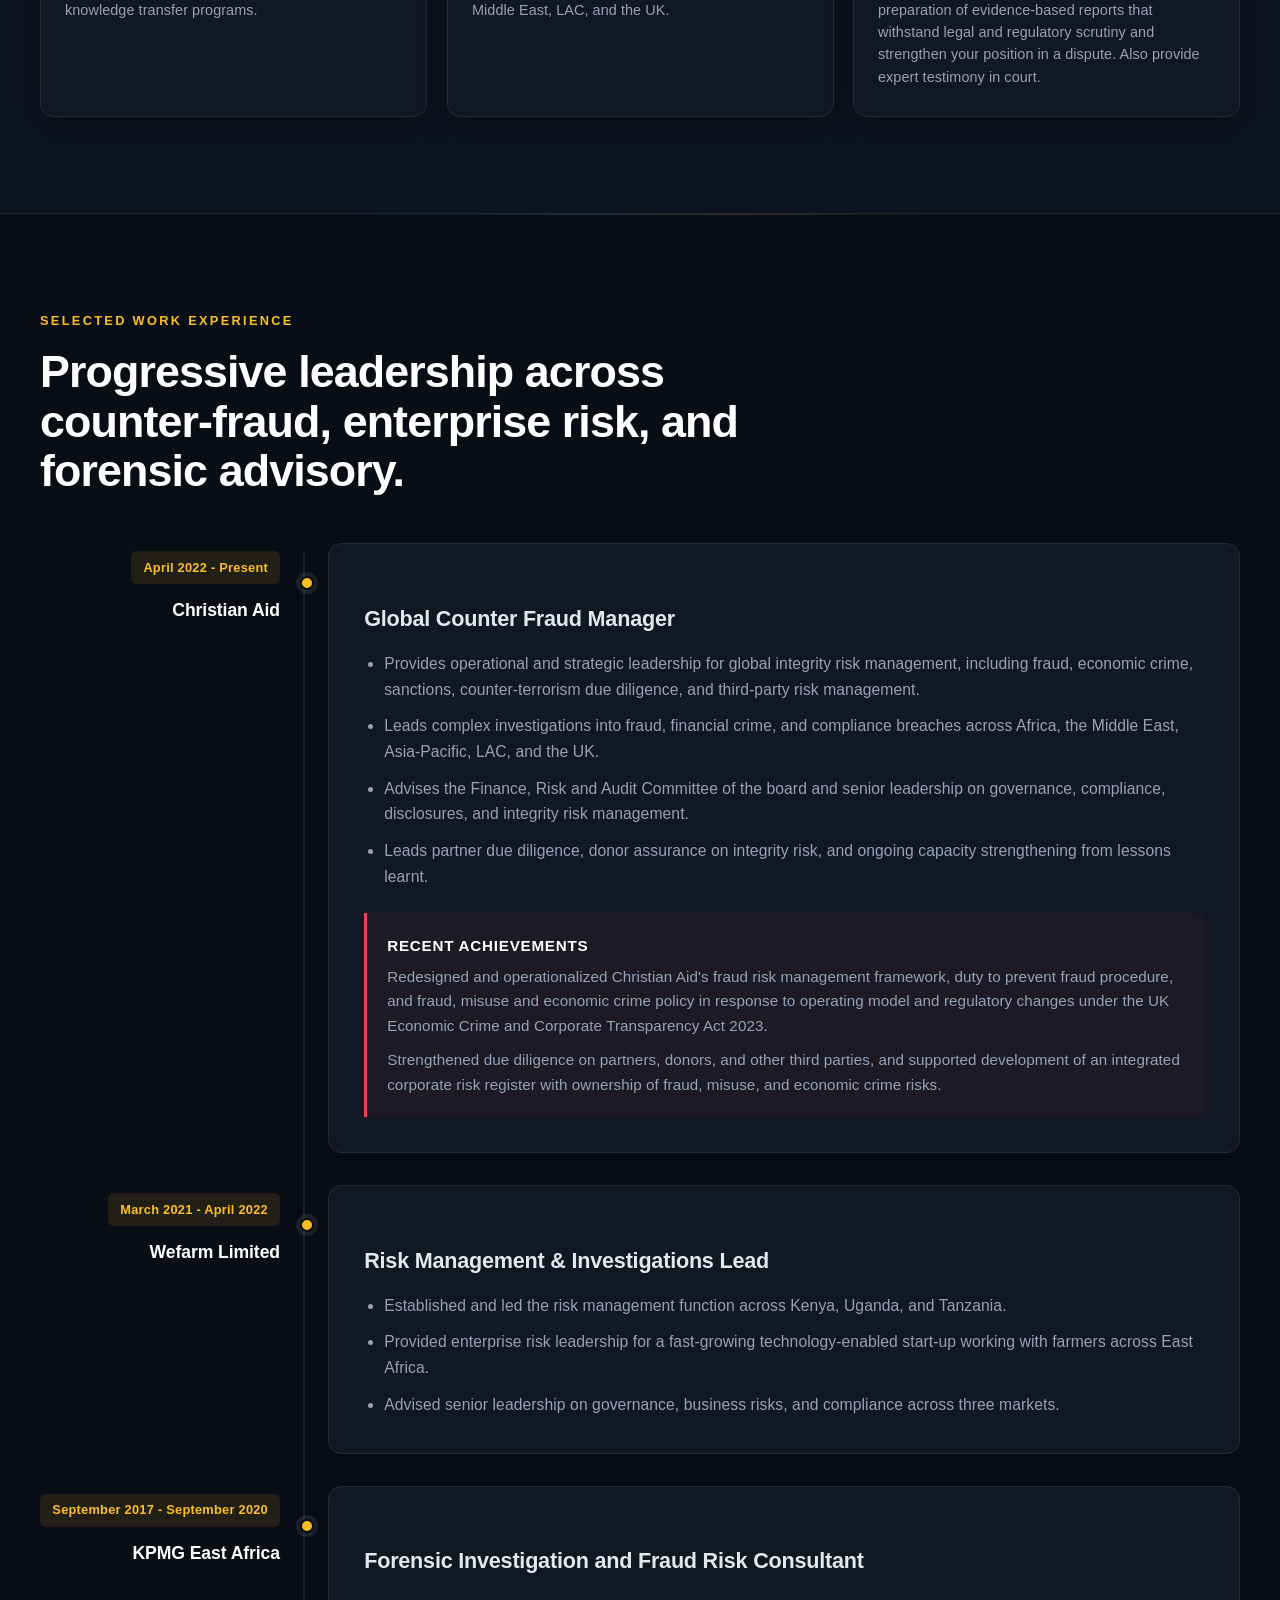
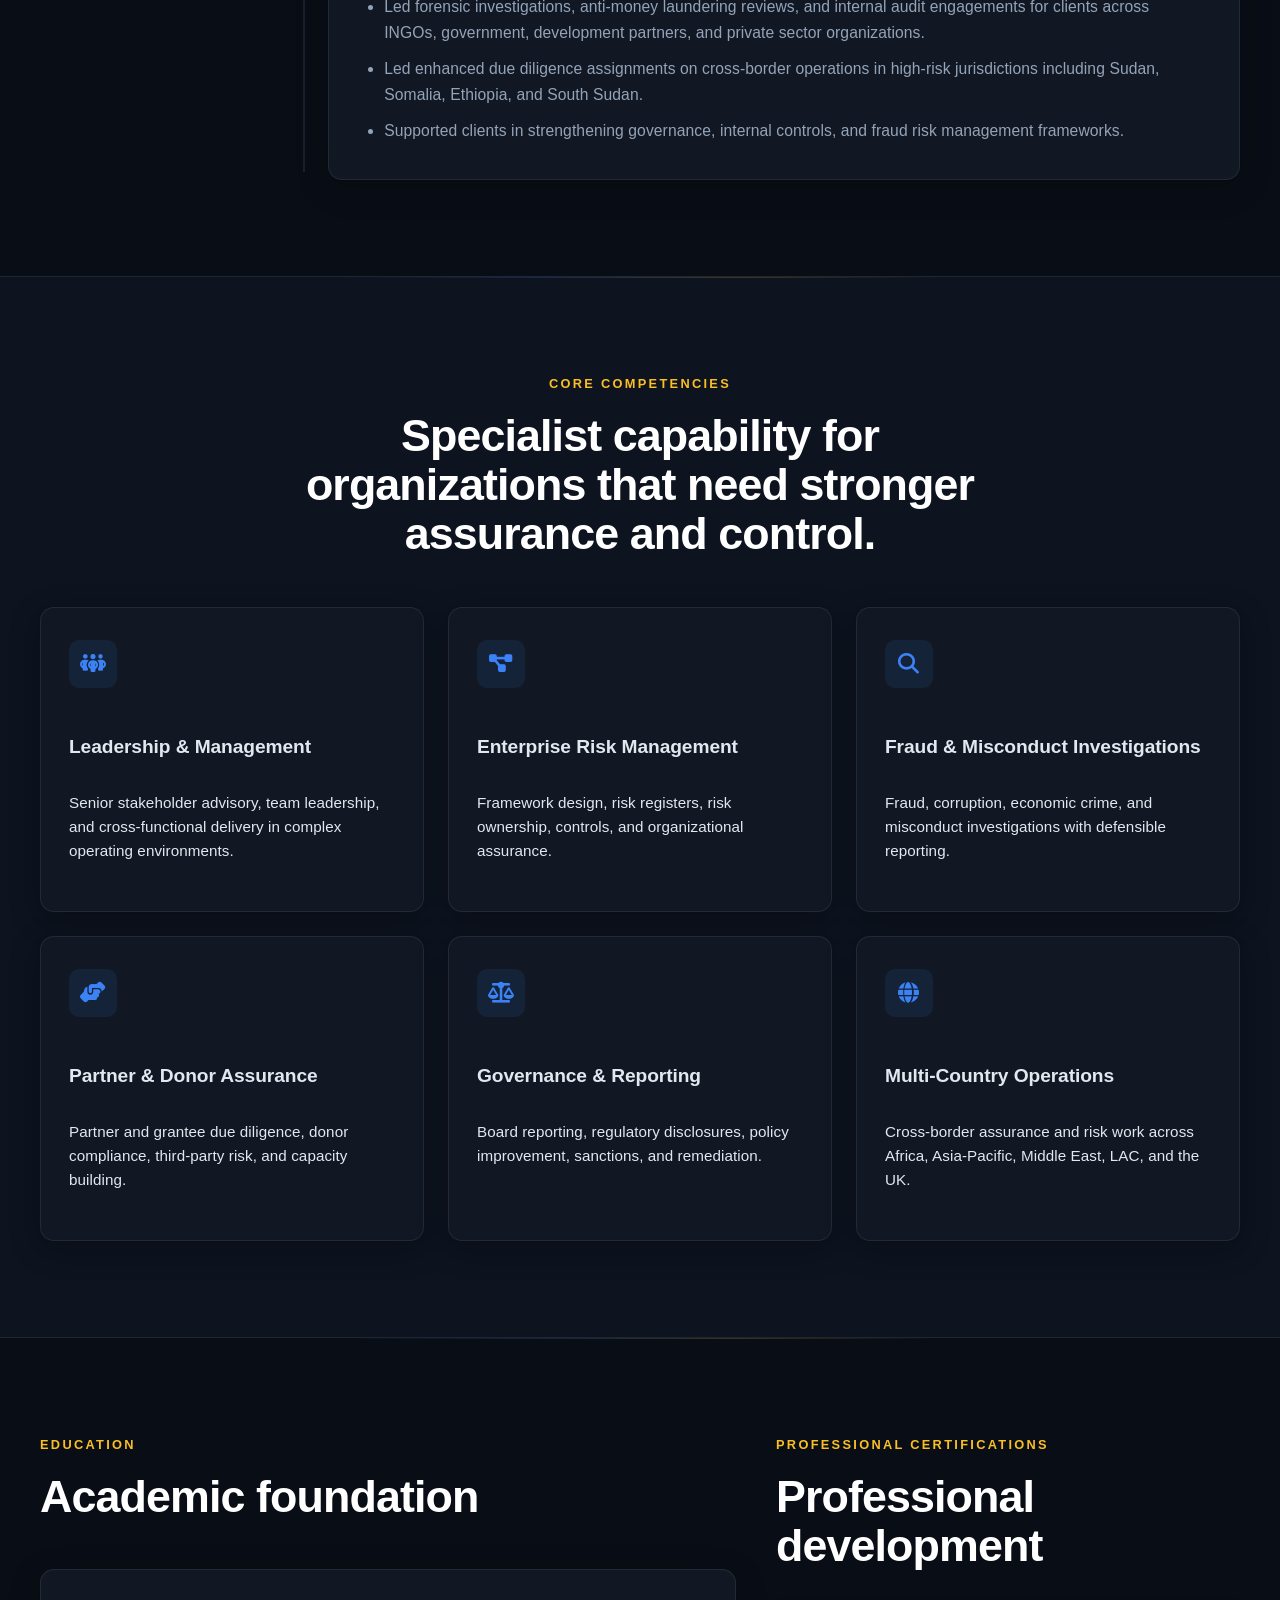
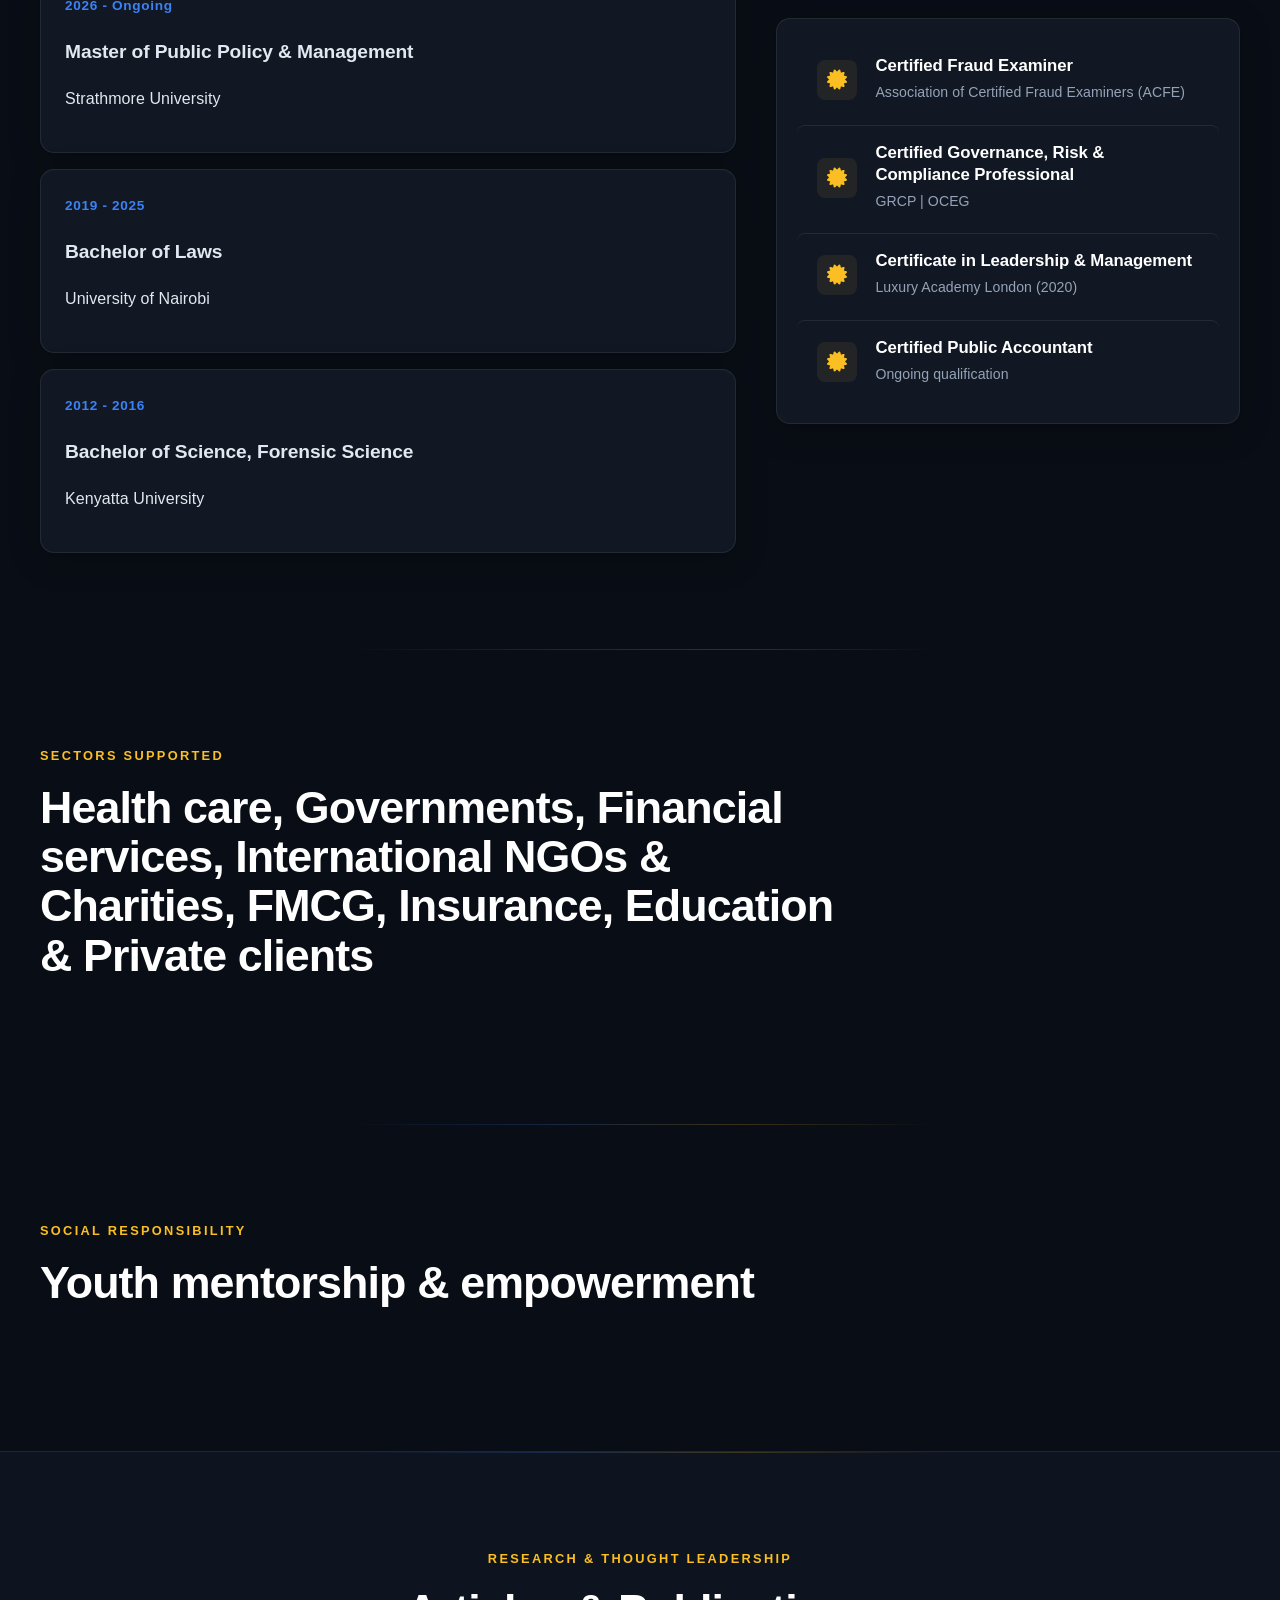
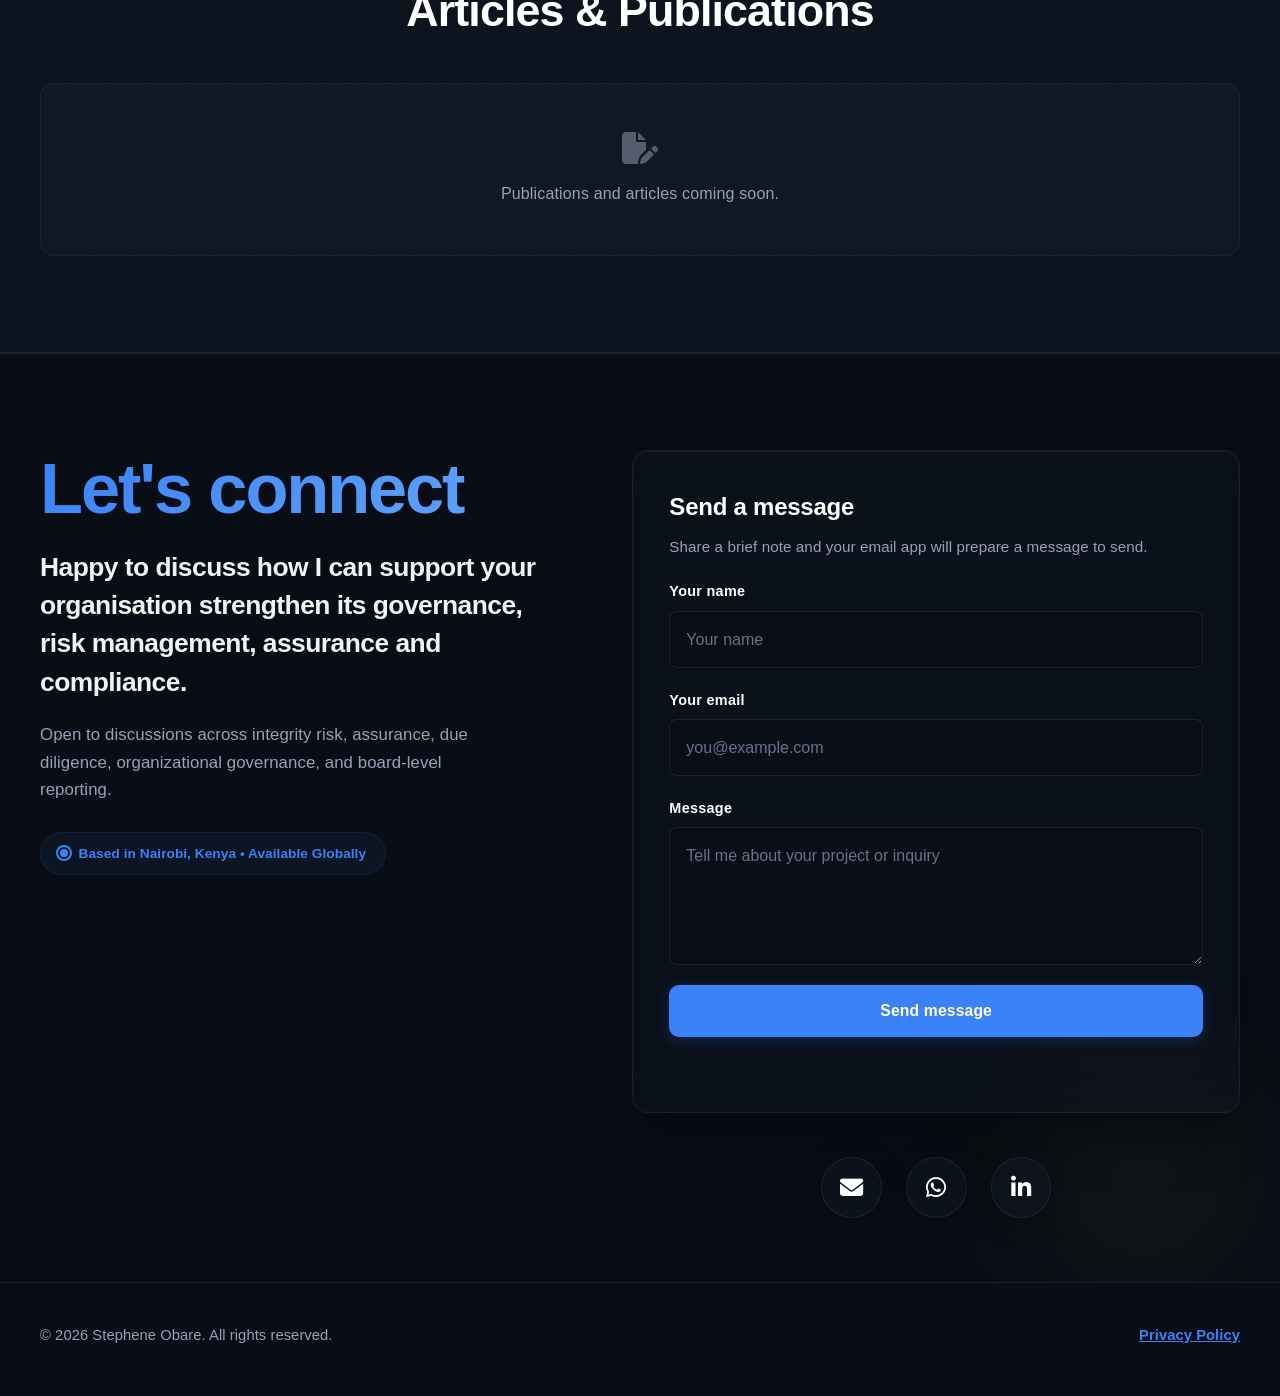
==== commit 864ceae3: "new changes" ====
--- a/index.html
+++ b/index.html
@@ -108,7 +108,7 @@
             <p class="eyebrow">Global Enterprise Risk/ Governance / Compliance</p>
             <h1>Strengthening integrity, assurance, and risk governance across complex organizations.</h1>
             <p class="hero-text">
-              Iam a legal, policy, enterprise risk, governance & compliance executive with extensive experience in strengthening governance, integrity, accountability and operational efficieny across multi-national context.
+              I am a legal, policy, enterprise risk, governance & compliance executive with extensive experience in strengthening governance, integrity, accountability and operational efficiency across multi-national context.
             </p>
             <div class="hero-actions">
               <a href="#contact" class="btn btn-primary"><i class="fa-solid fa-paper-plane" aria-hidden="true"></i>Start a conversation</a>
@@ -133,7 +133,7 @@
           <div><strong>10+ years</strong><span>Governance, risk, audit, compliance, and investigations experience</span></div>
           <div><strong>5 regions</strong><span>Africa, Asia-Pacific, Middle East, LAC, and the UK</span></div>
           <div><strong>100+ Assignments Completed</strong><span>Enterprise risk leadership across Kenya, Uganda, and Tanzania</span></div>
-                <div class="strong"><strong>$4M</strong><span>Value of loss recovered</span></div>
+          <div><strong>$4M+</strong><span>Value of loss recovered</span></div>
         </div>
       </section>
 
@@ -364,15 +364,19 @@
       </div>
     </section>
 
-    <section id="research-thoughts" class="section" data-reveal>
+    <section id="research-thoughts" class="section section-alt" data-reveal>
       <div class="container">
-        <div class="section-heading">
+        <div class="section-heading section-heading--center">
           <p class="eyebrow">Research & Thought Leadership</p>
           <h2>Articles & Publications</h2>
         </div>
-        <!-- Add your links here -->
+        <div class="research-empty">
+          <i class="fa-solid fa-file-pen" aria-hidden="true"></i>
+          <p>Publications and articles coming soon.</p>
+        </div>
       </div>
     </section>
+
     <section id="contact" class="section contact-section" data-reveal>
           <div class="container contact-shell">
             <div class="contact-overview">
--- a/styles.css
+++ b/styles.css
@@ -40,18 +40,7 @@
   text-rendering: optimizeLegibility;
 }
 
-body::before {
-  content: '';
-  position: fixed;
-  inset: 0;
-  z-index: -1;
-  pointer-events: none;
-  background:
-    linear-gradient(rgba(255, 255, 255, 0.015) 1px, transparent 1px),
-    linear-gradient(90deg, rgba(255, 255, 255, 0.015) 1px, transparent 1px);
-  background-size: 48px 48px;
-  mask-image: linear-gradient(180deg, rgba(0, 0, 0, 1), transparent 90%);
-}
+
 
 a {
   color: inherit;
@@ -245,6 +234,9 @@
   font-weight: 800;
   letter-spacing: 0.18em;
   text-transform: uppercase;
+}
+.hero .eyebrow {
+  margin-top: -2rem;
 }
 
 .hero h1,
@@ -458,7 +450,7 @@
 
 .impact-grid {
   display: grid;
-  grid-template-columns: repeat(3, minmax(0, 1fr));
+  grid-template-columns: repeat(4, minmax(0, 1fr));
   gap: 1.5rem;
   background: transparent;
 }
@@ -955,10 +947,42 @@
   font-size: 0.88rem;
 }
 
+/* ── Research Empty State ── */
+
+.research-empty {
+  display: flex;
+  flex-direction: column;
+  align-items: center;
+  justify-content: center;
+  gap: 1rem;
+  padding: 3rem 1.5rem;
+  border: 1px dashed var(--line);
+  border-radius: 14px;
+  background: rgba(255, 255, 255, 0.02);
+  text-align: center;
+}
+
+.research-empty i {
+  font-size: 2rem;
+  color: var(--muted);
+  opacity: 0.5;
+}
+
+.research-empty p {
+  margin: 0;
+  color: var(--muted);
+  font-size: 1rem;
+  font-weight: 500;
+  letter-spacing: 0.01em;
+}
+
+/* ── Contact Section ── */
+
 .contact-section {
   position: relative;
   overflow: hidden;
   padding-bottom: clamp(2.5rem, 5vw, 4rem);
+  border-top: 1px solid var(--line);
 }
 
 .contact-section::before {
@@ -1388,6 +1412,10 @@
     text-align: right;
   }
 
+  .impact-grid {
+    grid-template-columns: repeat(2, minmax(0, 1fr));
+  }
+
   .competency-grid,
   .skills-grid {
     grid-template-columns: repeat(2, minmax(0, 1fr));
@@ -1435,9 +1463,12 @@
   }
 
   .hero-actions,
-  .impact-grid,
   .competency-grid {
     grid-template-columns: 1fr;
+  }
+
+  .impact-grid {
+    grid-template-columns: repeat(2, minmax(0, 1fr));
   }
 
   .skills-grid {
